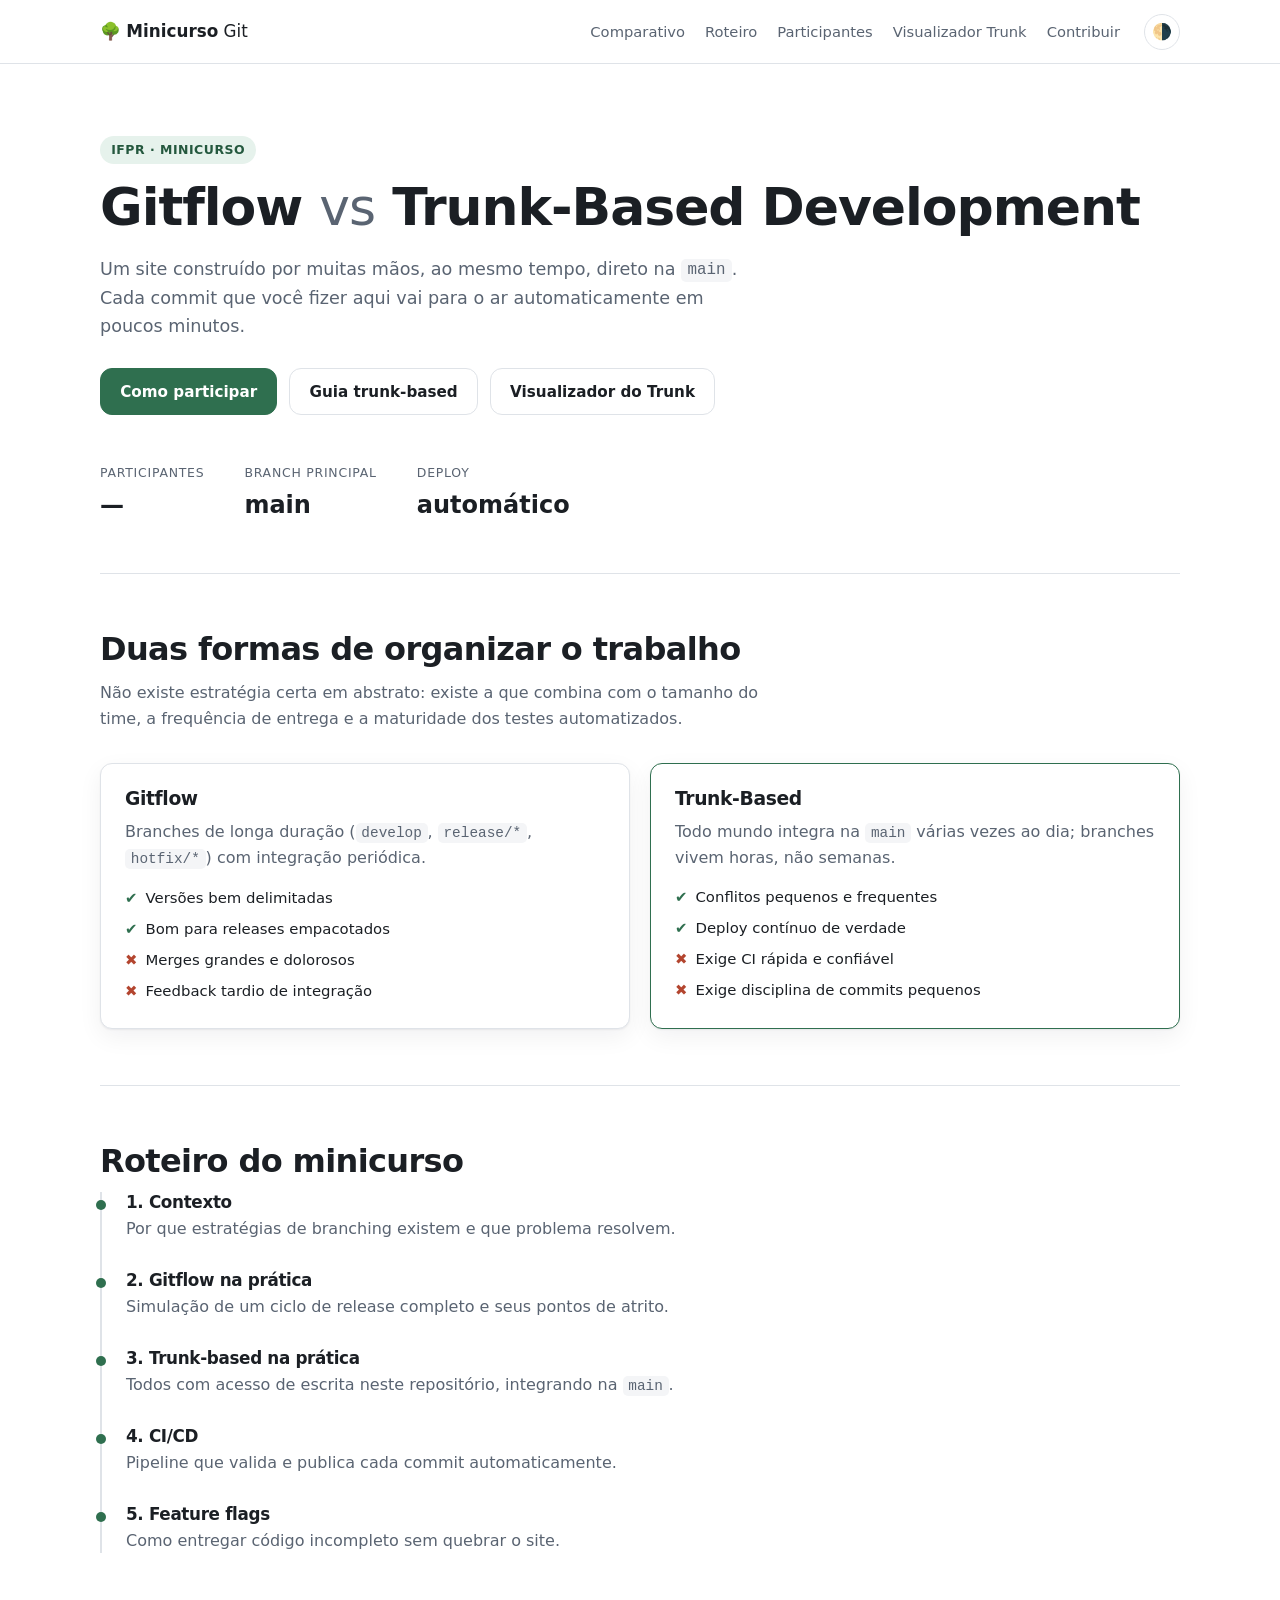
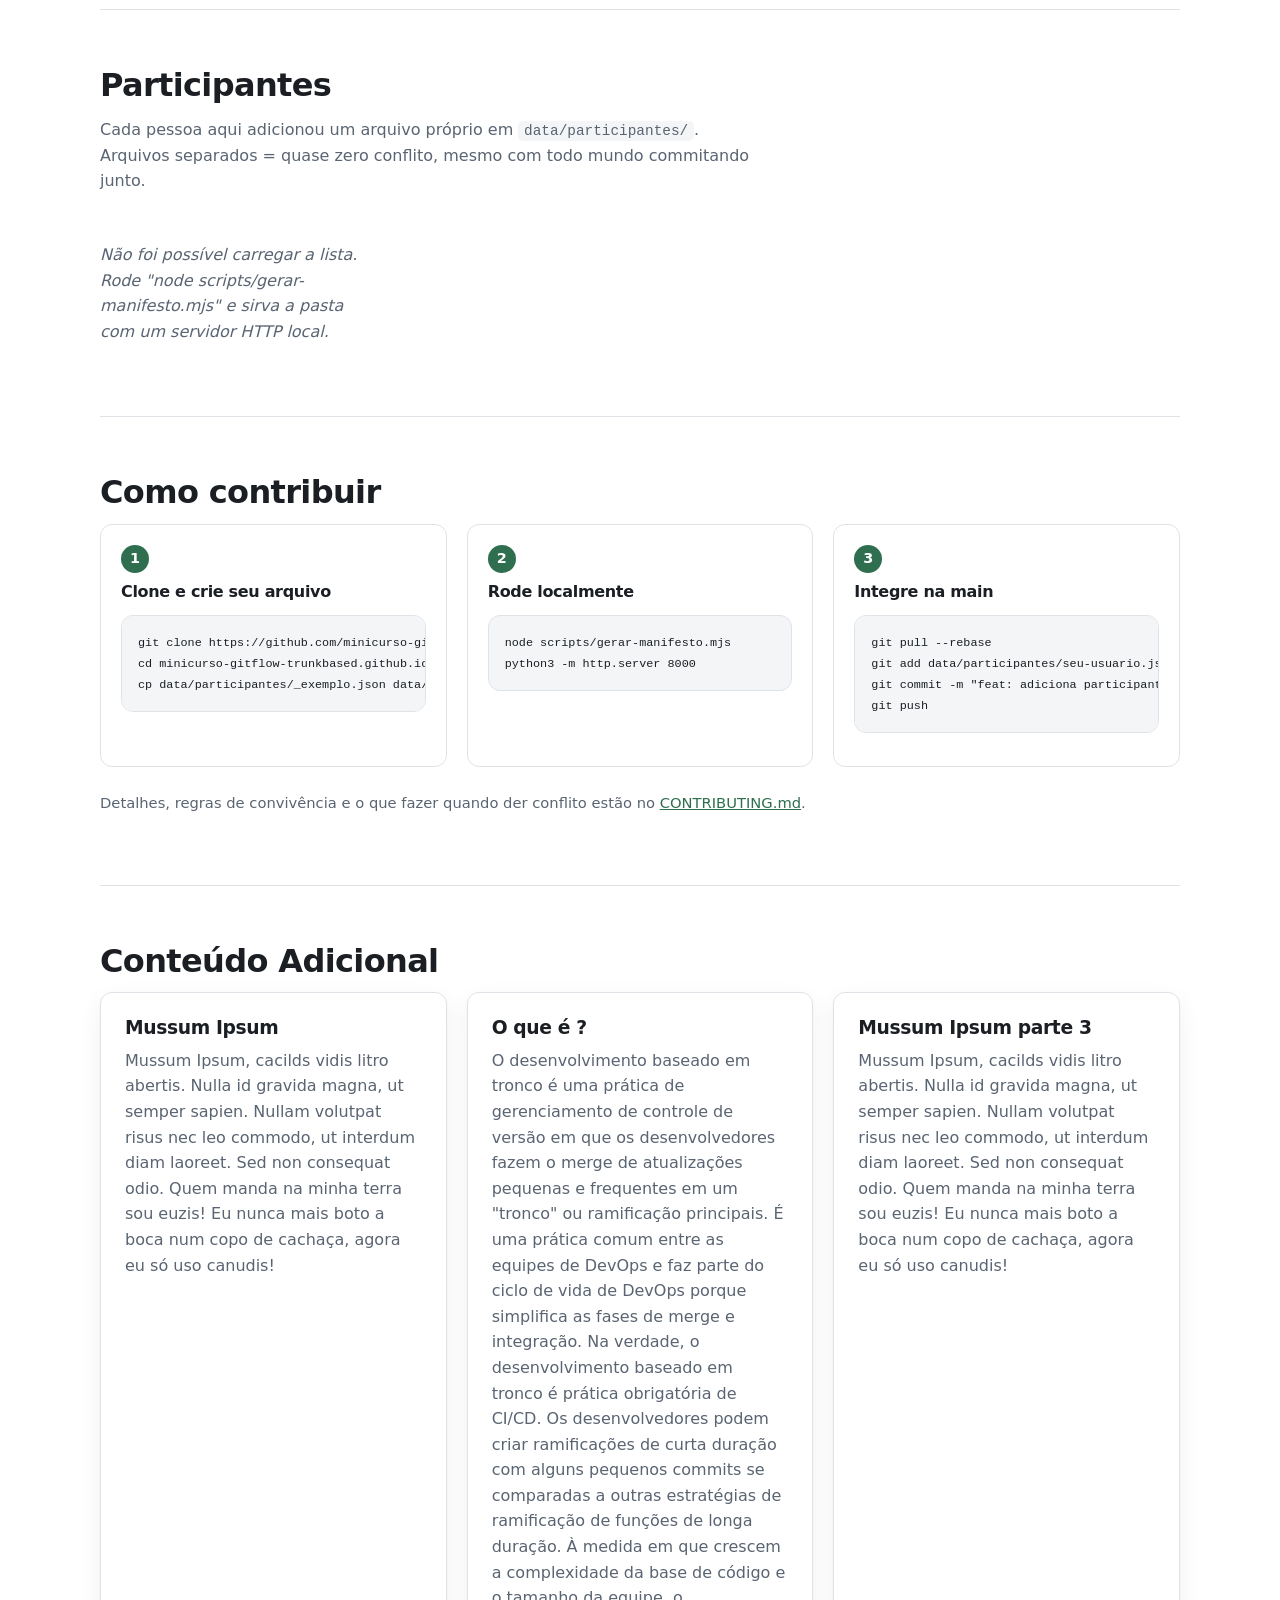
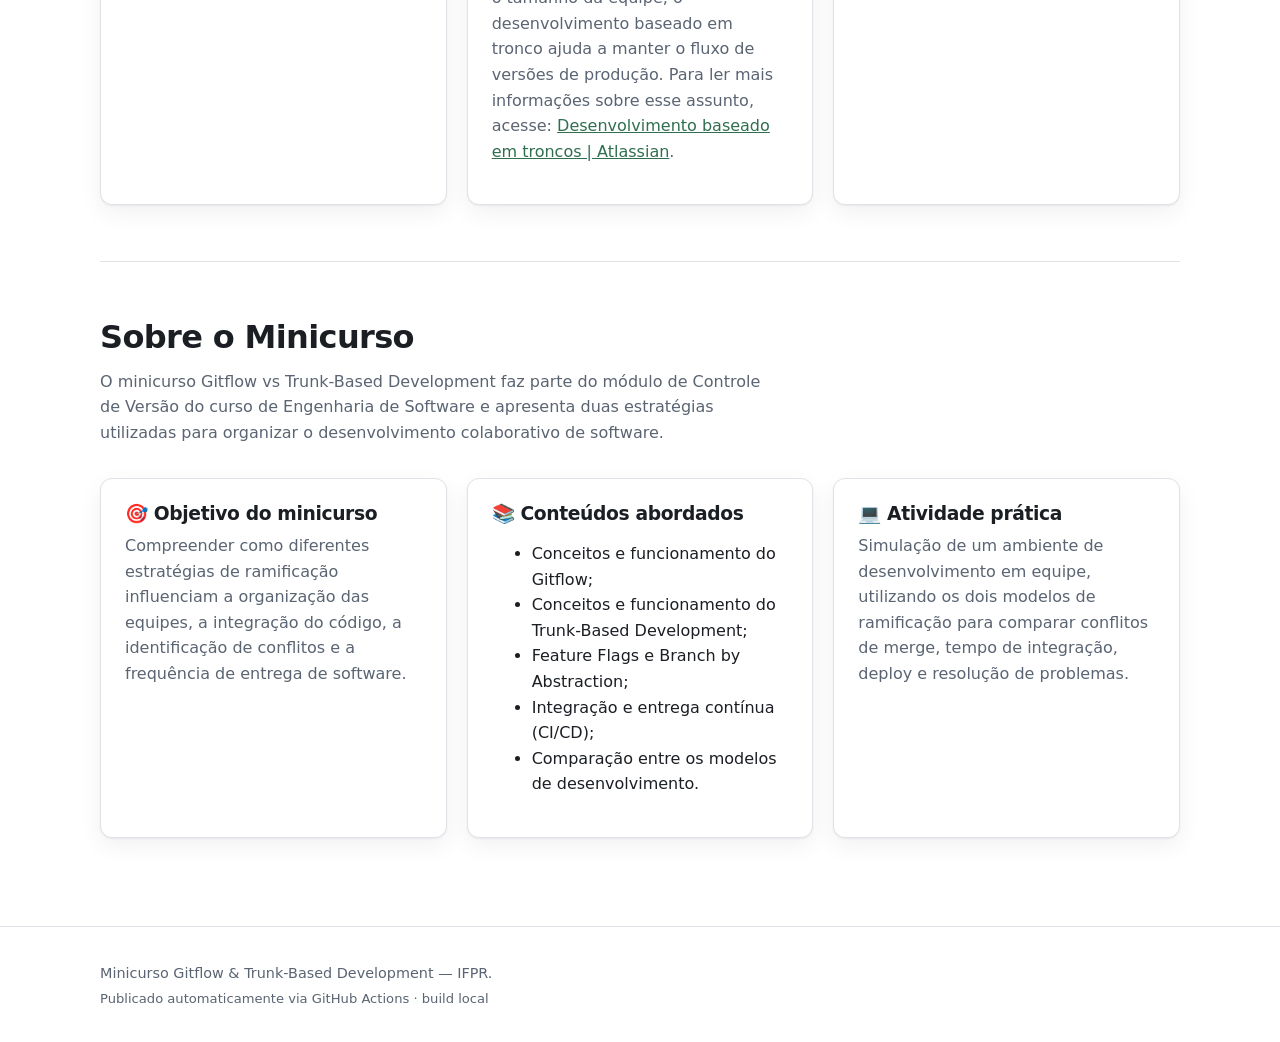
==== index.html @ 4f908fcd "Merge pull request #4 from minicurso-gitflow-trunkbased/feat/visualizador-trunk Feat/visualizador tr" ====
<!DOCTYPE html>
<html lang="pt-BR">
<head>
  <meta charset="UTF-8">
  <meta name="viewport" content="width=device-width, initial-scale=1.0">
  <title>Minicurso: Gitflow vs Trunk-Based Development</title>
  <meta name="description" content="Minicurso prático sobre estratégias de branching: Gitflow e Trunk-Based Development. Este site é construído colaborativamente pelos participantes.">
  <link rel="icon" href="data:image/svg+xml,<svg xmlns='http://www.w3.org/2000/svg' viewBox='0 0 100 100'><text y='.9em' font-size='90'>🌳</text></svg>">
  <link rel="stylesheet" href="assets/css/style.css">
</head>
<body>
  <a class="skip-link" href="#conteudo">Pular para o conteúdo</a>

  <header class="topo">
    <nav class="nav container" aria-label="Navegação principal">
      <a class="marca" href="#inicio">🌳 <strong>Minicurso</strong> Git</a>
      <ul class="nav-links">
        <li><a href="#comparativo">Comparativo</a></li>
        <li><a href="#roteiro">Roteiro</a></li>
        <li><a href="#participantes">Participantes</a></li>
        <li><a href="visualizador.html">Visualizador Trunk</a></li>
        <li><a href="#contribuir">Contribuir</a></li>
      </ul>
      <button id="alternar-tema" class="botao-tema" type="button" aria-label="Alternar tema claro/escuro">🌗</button>
    </nav>
  </header>

  <main id="conteudo">
    <section id="inicio" class="hero container">
      <p class="etiqueta">IFPR · Minicurso</p>
      <h1>Gitflow <span class="versus">vs</span> Trunk-Based Development</h1>
      <p class="subtitulo">
        Um site construído por muitas mãos, ao mesmo tempo, direto na <code>main</code>.
        Cada commit que você fizer aqui vai para o ar automaticamente em poucos minutos.
      </p>
      <div class="acoes">
        <a class="botao botao-primario" href="#contribuir">Como participar</a>
        <a class="botao" href="docs/trunk-based.html">Guia trunk-based</a>
        <a class="botao" href="visualizador.html">Visualizador do Trunk</a>
      </div>
      <dl class="metricas" id="metricas">
        <div><dt>Participantes</dt><dd data-metrica="participantes">—</dd></div>
        <div><dt>Branch principal</dt><dd>main</dd></div>
        <div><dt>Deploy</dt><dd>automático</dd></div>
      </dl>
    </section>

    <section id="comparativo" class="container secao">
      <h2>Duas formas de organizar o trabalho</h2>
      <p class="secao-intro">
        Não existe estratégia certa em abstrato: existe a que combina com o tamanho do time,
        a frequência de entrega e a maturidade dos testes automatizados.
      </p>
      <div class="cartoes">
        <article class="cartao">
          <h3>Gitflow</h3>
          <p>Branches de longa duração (<code>develop</code>, <code>release/*</code>, <code>hotfix/*</code>) com integração periódica.</p>
          <ul class="lista-marcada">
            <li class="ok">Versões bem delimitadas</li>
            <li class="ok">Bom para releases empacotados</li>
            <li class="nao">Merges grandes e dolorosos</li>
            <li class="nao">Feedback tardio de integração</li>
          </ul>
        </article>
        <article class="cartao destaque">
          <h3>Trunk-Based</h3>
          <p>Todo mundo integra na <code>main</code> várias vezes ao dia; branches vivem horas, não semanas.</p>
          <ul class="lista-marcada">
            <li class="ok">Conflitos pequenos e frequentes</li>
            <li class="ok">Deploy contínuo de verdade</li>
            <li class="nao">Exige CI rápida e confiável</li>
            <li class="nao">Exige disciplina de commits pequenos</li>
          </ul>
        </article>
      </div>
    </section>

    <section id="roteiro" class="container secao">
      <h2>Roteiro do minicurso</h2>
      <ol class="linha-tempo" id="roteiro-lista">
        <li><h3>1. Contexto</h3><p>Por que estratégias de branching existem e que problema resolvem.</p></li>
        <li><h3>2. Gitflow na prática</h3><p>Simulação de um ciclo de release completo e seus pontos de atrito.</p></li>
        <li><h3>3. Trunk-based na prática</h3><p>Todos com acesso de escrita neste repositório, integrando na <code>main</code>.</p></li>
        <li><h3>4. CI/CD</h3><p>Pipeline que valida e publica cada commit automaticamente.</p></li>
        <li><h3>5. Feature flags</h3><p>Como entregar código incompleto sem quebrar o site.</p></li>
      </ol>
    </section>

    <section id="participantes" class="container secao">
      <h2>Participantes</h2>
      <p class="secao-intro">
        Cada pessoa aqui adicionou um arquivo próprio em <code>data/participantes/</code>.
        Arquivos separados = quase zero conflito, mesmo com todo mundo commitando junto.
      </p>
      <div id="grade-participantes" class="grade-participantes" aria-live="polite">
        <p class="carregando">Carregando participantes…</p>
      </div>
    </section>

    <section id="contribuir" class="container secao">
      <h2>Como contribuir</h2>
      <div class="passos">
        <div class="passo">
          <span class="passo-num">1</span>
          <h3>Clone e crie seu arquivo</h3>
          <pre><code>git clone https://github.com/minicurso-gitflow-trunkbased/minicurso-gitflow-trunkbased.github.io.git
cd minicurso-gitflow-trunkbased.github.io
cp data/participantes/_exemplo.json data/participantes/seu-usuario.json</code></pre>
        </div>
        <div class="passo">
          <span class="passo-num">2</span>
          <h3>Rode localmente</h3>
          <pre><code>node scripts/gerar-manifesto.mjs
python3 -m http.server 8000</code></pre>
        </div>
        <div class="passo">
          <span class="passo-num">3</span>
          <h3>Integre na main</h3>
          <pre><code>git pull --rebase
git add data/participantes/seu-usuario.json
git commit -m "feat: adiciona participante seu-usuario"
git push</code></pre>
        </div>
      </div>
      <p class="nota">
        Detalhes, regras de convivência e o que fazer quando der conflito estão no
        <a href="https://github.com/minicurso-gitflow-trunkbased/minicurso-gitflow-trunkbased.github.io/blob/main/CONTRIBUTING.md">CONTRIBUTING.md</a>.
      </p>
    </section>

    <section id="cards-lorem" class="container secao">
      <h2>Conteúdo Adicional</h2>
      <div class="cartoes">
        <article class="cartao">
          <h3>Mussum Ipsum</h3>
          <p>
            Mussum Ipsum, cacilds vidis litro abertis. Nulla id gravida magna, ut semper sapien. Nullam volutpat risus nec leo
            commodo, ut interdum diam laoreet. Sed non consequat odio. Quem manda na minha terra sou euzis! Eu nunca mais boto a
            boca num copo de cachaça, agora eu só uso canudis!
          </p>
        </article>
        <article class="cartao">
          <h3>O que é ?</h3>
          <p>
            O desenvolvimento baseado em tronco é uma prática de gerenciamento de controle de versão em que os desenvolvedores
            fazem o merge de atualizações pequenas e frequentes em um "tronco" ou ramificação principais. É uma prática comum
            entre as equipes de DevOps e faz parte do ciclo de vida de DevOps porque simplifica as fases de merge e integração.
            Na verdade, o desenvolvimento baseado em tronco é prática obrigatória de CI/CD. Os desenvolvedores podem criar
            ramificações de curta duração com alguns pequenos commits se comparadas a outras estratégias de ramificação de
            funções de longa duração. À medida em que crescem a complexidade da base de código e o tamanho da equipe, o
            desenvolvimento baseado em tronco ajuda a manter o fluxo de versões de produção. Para ler mais informações sobre
            esse assunto, acesse: <a href="https://www.atlassian.com/br/continuous-delivery/continuous-integration/trunk-based-development" target="_blank" rel="noopener">Desenvolvimento baseado em troncos | Atlassian</a>.
          </p>
        </article>
        <article class="cartao">
          <h3>Mussum Ipsum parte 3</h3>
          <p>
            Mussum Ipsum, cacilds vidis litro abertis. Nulla id gravida magna, ut semper sapien. Nullam volutpat risus nec leo
            commodo, ut interdum diam laoreet. Sed non consequat odio. Quem manda na minha terra sou euzis! Eu nunca mais boto a
            boca num copo de cachaça, agora eu só uso canudis!
          </p>
        </article>
      </div>
    </section>
    
<section id="sobre-curso" class="container secao">
  <h2>Sobre o Minicurso</h2>

  <p class="secao-intro">
    O minicurso Gitflow vs Trunk-Based Development faz parte
    do módulo de Controle de Versão do curso de Engenharia de
    Software e apresenta duas estratégias utilizadas para
    organizar o desenvolvimento colaborativo de software.
  </p>

  <div class="cartoes">
    <article class="cartao">
      <h3>🎯 Objetivo do minicurso</h3>
      <p>
        Compreender como diferentes estratégias de ramificação
        influenciam a organização das equipes, a integração do
        código, a identificação de conflitos e a frequência
        de entrega de software.
      </p>
    </article>

    <article class="cartao">
      <h3>📚 Conteúdos abordados</h3>
      <ul>
        <li>Conceitos e funcionamento do Gitflow;</li>
        <li>Conceitos e funcionamento do Trunk-Based Development;</li>
        <li>Feature Flags e Branch by Abstraction;</li>
        <li>Integração e entrega contínua (CI/CD);</li>
        <li>Comparação entre os modelos de desenvolvimento.</li>
      </ul>
    </article>

    <article class="cartao">
      <h3>💻 Atividade prática</h3>
      <p>
        Simulação de um ambiente de desenvolvimento em equipe,
        utilizando os dois modelos de ramificação para comparar
        conflitos de merge, tempo de integração, deploy e
        resolução de problemas.
      </p>
    </article>
  </div>
</section>



  </main>

  <footer class="rodape">
    <div class="container">
      <p>Minicurso Gitflow &amp; Trunk-Based Development — IFPR.</p>
      <p class="rodape-meta">Publicado automaticamente via GitHub Actions · <span id="build-info">build local</span></p>
    </div>
  </footer>

  <script src="assets/js/main.js"></script>
</body>
</html>
---- assets/css/style.css ----
/* =========================================================
   Minicurso Gitflow x Trunk-Based — folha de estilo base
   Convenção: variáveis em :root, componentes em blocos
   comentados. Adicione seu componente no FIM do arquivo
   para reduzir conflitos de merge.
   ========================================================= */

:root {
  --fundo: #ffffff;
  --fundo-suave: #f4f5f7;
  --superficie: #ffffff;
  --borda: #dfe3e8;
  --texto: #1b1f24;
  --texto-suave: #5a6472;
  --acento: #2f6f4f;
  --acento-forte: #24583e;
  --acento-suave: #e6f2ec;
  --alerta: #b3452f;
  --raio: 12px;
  --sombra: 0 1px 2px rgba(16, 24, 40, .06), 0 8px 24px rgba(16, 24, 40, .06);
  --largura: 1080px;
}

[data-tema="escuro"] {
  --fundo: #0f1419;
  --fundo-suave: #151b22;
  --superficie: #161d25;
  --borda: #27313c;
  --texto: #e7edf3;
  --texto-suave: #97a3b2;
  --acento: #6cc79a;
  --acento-forte: #8fdcb4;
  --acento-suave: #16281f;
  --alerta: #e58b74;
  --sombra: 0 1px 2px rgba(0, 0, 0, .4), 0 8px 24px rgba(0, 0, 0, .3);
}

* { box-sizing: border-box; }

body {
  margin: 0;
  background: var(--fundo);
  color: var(--texto);
  font-family: system-ui, -apple-system, "Segoe UI", Roboto, "Helvetica Neue", sans-serif;
  line-height: 1.6;
  -webkit-font-smoothing: antialiased;
}

h1, h2, h3 { line-height: 1.2; letter-spacing: -.02em; }
a { color: var(--acento); }
code, pre { font-family: ui-monospace, SFMono-Regular, "SF Mono", Menlo, Consolas, monospace; }
code { font-size: .9em; background: var(--fundo-suave); padding: .15em .4em; border-radius: 5px; }
pre { background: var(--fundo-suave); border: 1px solid var(--borda); border-radius: var(--raio); padding: 1rem; overflow-x: auto; font-size: .82rem; }
pre code { background: none; padding: 0; }

.container { width: min(100% - 2.5rem, var(--largura)); margin-inline: auto; }

.skip-link {
  position: absolute; left: -9999px;
  background: var(--acento); color: #fff; padding: .6rem 1rem; border-radius: 0 0 var(--raio) 0;
}
.skip-link:focus { left: 0; top: 0; z-index: 10; }

/* ---------- topo / navegação ---------- */
.topo {
  position: sticky; top: 0; z-index: 5;
  background: color-mix(in srgb, var(--fundo) 88%, transparent);
  backdrop-filter: blur(8px);
  border-bottom: 1px solid var(--borda);
}
.nav { display: flex; align-items: center; gap: 1.5rem; padding: .85rem 0; }
.marca { text-decoration: none; color: var(--texto); font-size: 1.05rem; }
.nav-links { display: flex; gap: 1.25rem; list-style: none; margin: 0; padding: 0; margin-left: auto; flex-wrap: wrap; }
.nav-links a { text-decoration: none; color: var(--texto-suave); font-size: .92rem; }
.nav-links a:hover { color: var(--acento); }
.botao-tema {
  background: transparent; border: 1px solid var(--borda); color: inherit;
  border-radius: 999px; width: 2.25rem; height: 2.25rem; cursor: pointer; font-size: 1rem;
}
.botao-tema:hover { border-color: var(--acento); }

/* ---------- hero ---------- */
.hero { padding: 4.5rem 0 3rem; }
.etiqueta {
  display: inline-block; margin: 0 0 .75rem; padding: .25rem .7rem;
  background: var(--acento-suave); color: var(--acento-forte);
  border-radius: 999px; font-size: .78rem; font-weight: 600; letter-spacing: .04em; text-transform: uppercase;
}
.hero h1 { font-size: clamp(2rem, 5vw, 3.25rem); margin: 0 0 1rem; }
.versus { color: var(--texto-suave); font-weight: 400; }
.subtitulo { font-size: 1.1rem; color: var(--texto-suave); max-width: 60ch; margin: 0 0 1.75rem; }

.acoes { display: flex; gap: .75rem; flex-wrap: wrap; }
.botao {
  display: inline-block; padding: .65rem 1.2rem; border-radius: var(--raio);
  border: 1px solid var(--borda); background: var(--superficie);
  color: var(--texto); text-decoration: none; font-weight: 600; font-size: .95rem;
}
.botao:hover { border-color: var(--acento); }
.botao-primario { background: var(--acento); border-color: var(--acento); color: #fff; }
.botao-primario:hover { background: var(--acento-forte); border-color: var(--acento-forte); }

.metricas { display: flex; gap: 2.5rem; margin: 3rem 0 0; flex-wrap: wrap; }
.metricas dt { font-size: .78rem; text-transform: uppercase; letter-spacing: .06em; color: var(--texto-suave); }
.metricas dd { margin: .2rem 0 0; font-size: 1.5rem; font-weight: 700; }

/* ---------- seções ---------- */
.secao { padding: 3.5rem 0; border-top: 1px solid var(--borda); }
.secao h2 { font-size: clamp(1.5rem, 3vw, 2rem); margin: 0 0 .75rem; }
.secao-intro { color: var(--texto-suave); max-width: 65ch; margin: 0 0 2rem; }

/* ---------- cartões de comparação ---------- */
.cartoes { display: grid; gap: 1.25rem; grid-template-columns: repeat(auto-fit, minmax(280px, 1fr)); }
.cartao {
  background: var(--superficie); border: 1px solid var(--borda);
  border-radius: var(--raio); padding: 1.5rem; box-shadow: var(--sombra);
}
.cartao.destaque { border-color: var(--acento); }
.cartao h3 { margin: 0 0 .5rem; }
.cartao p { color: var(--texto-suave); margin: 0 0 1rem; }
.lista-marcada { list-style: none; margin: 0; padding: 0; display: grid; gap: .45rem; font-size: .93rem; }
.lista-marcada li::before { margin-right: .5rem; }
.lista-marcada .ok::before { content: "✔"; color: var(--acento); }
.lista-marcada .nao::before { content: "✖"; color: var(--alerta); }

/* ---------- linha do tempo ---------- */
.linha-tempo { list-style: none; margin: 0; padding: 0 0 0 1.5rem; border-left: 2px solid var(--borda); display: grid; gap: 1.75rem; }
.linha-tempo li { position: relative; }
.linha-tempo li::before {
  content: ""; position: absolute; left: calc(-1.5rem - 6px); top: .5rem;
  width: 10px; height: 10px; border-radius: 50%; background: var(--acento);
}
.linha-tempo h3 { margin: 0 0 .25rem; font-size: 1.05rem; }
.linha-tempo p { margin: 0; color: var(--texto-suave); }

/* ---------- participantes ---------- */
.grade-participantes { display: grid; gap: 1rem; grid-template-columns: repeat(auto-fill, minmax(220px, 1fr)); }
.participante {
  background: var(--superficie); border: 1px solid var(--borda);
  border-radius: var(--raio); padding: 1.1rem; box-shadow: var(--sombra);
}
.participante h3 { margin: 0 0 .15rem; font-size: 1rem; }
.participante .usuario { font-size: .85rem; color: var(--texto-suave); text-decoration: none; }
.participante .usuario:hover { color: var(--acento); }
.participante .curiosidade { margin: .7rem 0 0; font-size: .9rem; color: var(--texto-suave); }
.avatar {
  width: 40px; height: 40px; border-radius: 50%; display: grid; place-items: center;
  background: var(--acento-suave); color: var(--acento-forte); font-weight: 700; margin-bottom: .75rem;
}
.carregando, .vazio { color: var(--texto-suave); font-style: italic; }

/* ---------- passos ---------- */
.passos { display: grid; gap: 1.25rem; grid-template-columns: repeat(auto-fit, minmax(300px, 1fr)); }
.passo { background: var(--superficie); border: 1px solid var(--borda); border-radius: var(--raio); padding: 1.25rem; }
.passo-num {
  display: grid; place-items: center; width: 1.75rem; height: 1.75rem; border-radius: 50%;
  background: var(--acento); color: #fff; font-weight: 700; font-size: .9rem; margin-bottom: .6rem;
}
.passo h3 { margin: 0 0 .75rem; font-size: 1rem; }
.nota { margin-top: 1.5rem; color: var(--texto-suave); font-size: .92rem; }

/* ---------- rodapé ---------- */
.rodape { border-top: 1px solid var(--borda); padding: 2rem 0; margin-top: 2rem; color: var(--texto-suave); font-size: .9rem; }
.rodape p { margin: .2rem 0; }
.rodape-meta { font-size: .82rem; }

@media (prefers-reduced-motion: no-preference) {
  html { scroll-behavior: smooth; }
}

/* =========================================================
   ↓↓↓ ADICIONE SEUS ESTILOS ABAIXO DESTA LINHA ↓↓↓
   ========================================================= */

/* ---------- visualizador do trunk ---------- */
.link-ativo {
  color: var(--acento) !important;
  font-weight: 600;
}

.status-verde {
  color: var(--acento);
}

.secao-visualizador {
  padding-bottom: 3.5rem;
}

/* painel de controles e filtros */
.painel-controles {
  background: var(--superficie);
  border: 1px solid var(--borda);
  border-radius: var(--raio);
  padding: 1.25rem;
  box-shadow: var(--sombra);
  margin-bottom: 2rem;
  display: flex;
  flex-direction: column;
  gap: 1.25rem;
}

.linha-controles {
  display: flex;
  gap: 1rem;
  flex-wrap: wrap;
  align-items: center;
  justify-content: space-between;
}

.grupo-busca {
  flex: 1 1 280px;
}

.rotulo-invisivel {
  position: absolute;
  width: 1px;
  height: 1px;
  padding: 0;
  margin: -1px;
  overflow: hidden;
  clip: rect(0, 0, 0, 0);
  border: 0;
}

.campo-busca {
  width: 100%;
  padding: .65rem 1rem;
  border-radius: var(--raio);
  border: 1px solid var(--borda);
  background: var(--fundo);
  color: var(--texto);
  font-family: inherit;
  font-size: .95rem;
  transition: border-color .15s ease;
}

.campo-busca:focus {
  outline: none;
  border-color: var(--acento);
}

.grupo-filtros {
  display: flex;
  align-items: center;
  gap: .6rem;
  flex-wrap: wrap;
}

.rotulo-filtro {
  font-size: .85rem;
  color: var(--texto-suave);
  font-weight: 600;
}

.seletor-filtro {
  padding: .6rem .8rem;
  border-radius: var(--raio);
  border: 1px solid var(--borda);
  background: var(--fundo);
  color: var(--texto);
  font-family: inherit;
  font-size: .9rem;
  cursor: pointer;
}

.seletor-filtro:focus {
  outline: none;
  border-color: var(--acento);
}

.botao-pequeno {
  padding: .5rem .9rem;
  font-size: .88rem;
  cursor: pointer;
}

/* simulador laboratório trunk */
.simulador-trunk {
  border-top: 1px dashed var(--borda);
  padding-top: 1rem;
  display: flex;
  flex-direction: column;
  gap: .75rem;
}

.simulador-cabecalho {
  display: flex;
  justify-content: space-between;
  align-items: center;
  flex-wrap: wrap;
  gap: .5rem;
}

.simulador-titulo {
  font-size: .92rem;
  color: var(--texto);
}

.simulador-dica {
  font-size: .82rem;
  color: var(--texto-suave);
}

.simulador-botoes {
  display: flex;
  gap: .6rem;
  flex-wrap: wrap;
}

.botao-simulador {
  font-size: .85rem;
  padding: .5rem .85rem;
  cursor: pointer;
}

.botao-simulador:disabled {
  opacity: .5;
  cursor: not-allowed;
  pointer-events: none;
}

.botao-alerta-suave {
  border-color: var(--alerta);
  color: var(--alerta);
}
.botao-alerta-suave:hover {
  background: color-mix(in srgb, var(--alerta) 12%, transparent);
  border-color: var(--alerta);
}

.botao-neutro {
  color: var(--texto-suave);
}

.simulador-feedback {
  font-size: .88rem;
  min-height: 1.4rem;
  transition: all .2s ease;
  font-weight: 500;
}
.simulador-feedback.sucesso { color: var(--acento); }
.simulador-feedback.alerta { color: var(--alerta); }
.simulador-feedback.info { color: var(--texto-suave); }

/* layout de duas colunas (timeline + detalhes) */
.layout-visualizador {
  display: grid;
  grid-template-columns: 1fr 340px;
  gap: 1.5rem;
  align-items: start;
}

@media (max-width: 900px) {
  .layout-visualizador {
    grid-template-columns: 1fr;
  }
}

/* cabeçalho da área de grafo */
.cabecalho-grafo {
  display: flex;
  justify-content: space-between;
  align-items: center;
  flex-wrap: wrap;
  gap: 1rem;
  margin-bottom: 1rem;
  padding: 0 .5rem;
}

.legenda-trilhas {
  display: flex;
  gap: 1.25rem;
  flex-wrap: wrap;
  font-size: .85rem;
  color: var(--texto-suave);
}

.legenda-item {
  display: flex;
  align-items: center;
  gap: .45rem;
}

.ponto-legenda {
  width: 12px;
  height: 12px;
  border-radius: 50%;
  display: inline-block;
}

.contador-exibidos {
  font-size: .85rem;
  color: var(--texto-suave);
}

/* timeline e grafo visual */
.area-timeline-trunk {
  display: flex;
  flex-direction: column;
}

.timeline-grafo {
  display: flex;
  flex-direction: column;
  gap: .75rem;
}

.timeline-item {
  display: grid;
  grid-template-columns: 50px 1fr;
  gap: .75rem;
  background: var(--superficie);
  border: 1px solid var(--borda);
  border-radius: var(--raio);
  padding: .9rem 1rem;
  cursor: pointer;
  transition: transform .15s ease, border-color .15s ease, box-shadow .15s ease;
  position: relative;
}

.timeline-item:hover {
  border-color: var(--acento);
  box-shadow: var(--sombra);
}

.timeline-item.selecionado {
  border-color: var(--acento);
  outline: 2px solid var(--acento-suave);
  background: color-mix(in srgb, var(--acento-suave) 30%, var(--superficie));
}

.timeline-item:focus-visible {
  outline: 2px solid var(--acento);
  outline-offset: 2px;
}

/* trilha visual com os trilhos paralelos */
.trilha-visual {
  position: relative;
  width: 50px;
  min-height: 100%;
  display: flex;
  justify-content: center;
}

.linha-rail {
  position: absolute;
  top: -1rem;
  bottom: -1rem;
  width: 3px;
  opacity: .4;
}

.linha-trunk {
  left: 12px;
  background: var(--acento);
  opacity: .8;
}

.linha-branch {
  left: 36px;
  background: #3b82f6;
  border-left: 2px dashed #3b82f6;
  opacity: .5;
}

.ponto-commit {
  position: relative;
  z-index: 2;
  width: 26px;
  height: 26px;
  border-radius: 50%;
  display: grid;
  place-items: center;
  font-size: .75rem;
  font-weight: 700;
  box-shadow: 0 0 0 3px var(--superficie);
  align-self: center;
}

.ponto-trunk {
  background: var(--acento);
  color: #fff;
  transform: translateX(-12px);
}

.ponto-branch {
  background: #3b82f6;
  color: #fff;
  transform: translateX(12px);
}

.ponto-merge {
  background: #8b5cf6;
  color: #fff;
  transform: translateX(-12px);
}

.conector-svg {
  position: absolute;
  width: 24px;
  height: 36px;
  left: 12px;
  top: 50%;
  transform: translateY(-50%);
  color: #8b5cf6;
  pointer-events: none;
  z-index: 1;
}

.conector-saida {
  color: #3b82f6;
}

/* corpo informativo do item */
.timeline-corpo {
  display: flex;
  flex-direction: column;
  gap: .4rem;
  min-width: 0;
}

.timeline-topo-card {
  display: flex;
  align-items: center;
  gap: .6rem;
  flex-wrap: wrap;
}

.hash-commit {
  font-family: ui-monospace, monospace;
  font-size: .8rem;
  color: var(--texto-suave);
}

.badge-head {
  background: var(--acento-suave);
  color: var(--acento-forte);
  border-radius: 999px;
  font-size: .72rem;
  font-weight: 700;
  padding: .15rem .5rem;
  letter-spacing: .02em;
}

.timeline-mensagem {
  font-size: .95rem;
  font-weight: 600;
  color: var(--texto);
  overflow: hidden;
  text-overflow: ellipsis;
  white-space: nowrap;
}

.timeline-rodape-card {
  display: flex;
  align-items: center;
  gap: 1rem;
  flex-wrap: wrap;
  font-size: .8rem;
  color: var(--texto-suave);
}

.timeline-trilha-tag {
  font-family: ui-monospace, monospace;
  font-size: .75rem;
  padding: .1rem .4rem;
  border-radius: 4px;
}

.tag-trunk {
  background: var(--acento-suave);
  color: var(--acento-forte);
}

.tag-branch {
  background: rgba(59, 130, 246, .12);
  color: #2563eb;
}

[data-tema="escuro"] .tag-branch {
  color: #60a5fa;
  background: rgba(59, 130, 246, .2);
}

/* badges de tipo de commit (conventional commits) */
.badge-tipo {
  display: inline-block;
  padding: .15rem .5rem;
  border-radius: 6px;
  font-size: .75rem;
  font-weight: 700;
  text-transform: uppercase;
  letter-spacing: .03em;
}

.badge-feat {
  background: rgba(16, 185, 129, .15);
  color: #059669;
}
[data-tema="escuro"] .badge-feat {
  background: rgba(16, 185, 129, .25);
  color: #34d399;
}

.badge-fix {
  background: rgba(239, 68, 68, .15);
  color: #dc2626;
}
[data-tema="escuro"] .badge-fix {
  background: rgba(239, 68, 68, .25);
  color: #f87171;
}

.badge-chore {
  background: rgba(107, 114, 128, .15);
  color: #4b5563;
}
[data-tema="escuro"] .badge-chore {
  background: rgba(156, 163, 175, .2);
  color: #9ca3af;
}

.badge-merge {
  background: rgba(139, 92, 246, .15);
  color: #7c3aed;
}
[data-tema="escuro"] .badge-merge {
  background: rgba(139, 92, 246, .25);
  color: #a78bfa;
}

.badge-docs {
  background: rgba(245, 158, 11, .15);
  color: #d97706;
}
[data-tema="escuro"] .badge-docs {
  background: rgba(245, 158, 11, .25);
  color: #fbbf24;
}

.badge-outro {
  background: var(--fundo-suave);
  color: var(--texto-suave);
}

/* coluna e painel de detalhes fixo */
.cartao-detalhe-fixo {
  position: sticky;
  top: 5rem;
  padding: 1.4rem;
}

.detalhe-placeholder {
  text-align: center;
  padding: 2.5rem 1rem;
  color: var(--texto-suave);
}

.detalhe-placeholder .icone-destaque {
  font-size: 2.5rem;
  display: block;
  margin-bottom: .8rem;
}

.detalhe-placeholder h3 {
  margin: 0 0 .5rem;
  color: var(--texto);
}

.detalhe-ativo {
  display: flex;
  flex-direction: column;
  gap: 1rem;
}

.detalhe-cabecalho {
  display: flex;
  align-items: center;
  justify-content: space-between;
  gap: .5rem;
}

.detalhe-sha {
  font-family: ui-monospace, monospace;
  font-size: .88rem;
  color: var(--texto-suave);
}

.botao-copiar {
  background: var(--fundo-suave);
  border: 1px solid var(--borda);
  color: var(--texto);
  border-radius: 6px;
  padding: .25rem .55rem;
  font-size: .78rem;
  cursor: pointer;
}
.botao-copiar:hover {
  border-color: var(--acento);
}

.detalhe-titulo {
  font-size: 1.05rem;
  margin: 0;
  word-break: break-word;
  line-height: 1.4;
}

.detalhe-autor {
  display: flex;
  align-items: center;
  gap: .75rem;
  border-top: 1px solid var(--borda);
  border-bottom: 1px solid var(--borda);
  padding: .75rem 0;
}

.avatar-pequeno {
  width: 34px;
  height: 34px;
  font-size: .85rem;
  margin-bottom: 0;
}

.detalhe-autor-info {
  display: flex;
  flex-direction: column;
  font-size: .85rem;
}

.detalhe-data {
  font-size: .78rem;
  color: var(--texto-suave);
}

.detalhe-meta {
  display: grid;
  gap: .4rem;
  font-size: .85rem;
}

.detalhe-rotulo {
  color: var(--texto-suave);
  margin-right: .3rem;
}

.tag-status {
  display: inline-block;
  padding: .1rem .45rem;
  border-radius: 4px;
  font-size: .78rem;
  font-weight: 600;
  background: var(--fundo-suave);
}

.tag-sucesso {
  background: var(--acento-suave);
  color: var(--acento-forte);
}

.tag-deploy {
  background: rgba(59, 130, 246, .15);
  color: #2563eb;
}
[data-tema="escuro"] .tag-deploy {
  color: #60a5fa;
  background: rgba(59, 130, 246, .25);
}

.detalhe-caixa-principio {
  background: var(--fundo-suave);
  border-left: 3px solid var(--acento);
  border-radius: 0 var(--raio) var(--raio) 0;
  padding: .85rem;
  font-size: .86rem;
  line-height: 1.5;
}

.detalhe-secao {
  font-size: .85rem;
}

.lista-arquivos {
  list-style: none;
  padding: 0;
  margin: .4rem 0 0;
  display: flex;
  flex-direction: column;
  gap: .3rem;
  max-height: 140px;
  overflow-y: auto;
}

.lista-arquivos li {
  font-size: .82rem;
  color: var(--texto-suave);
}

.lista-arquivos code {
  font-size: .8rem;
}

.vazio-timeline {
  padding: 2.5rem 1rem;
  text-align: center;
  color: var(--texto-suave);
  font-style: italic;
  background: var(--superficie);
  border: 1px dashed var(--borda);
  border-radius: var(--raio);
}
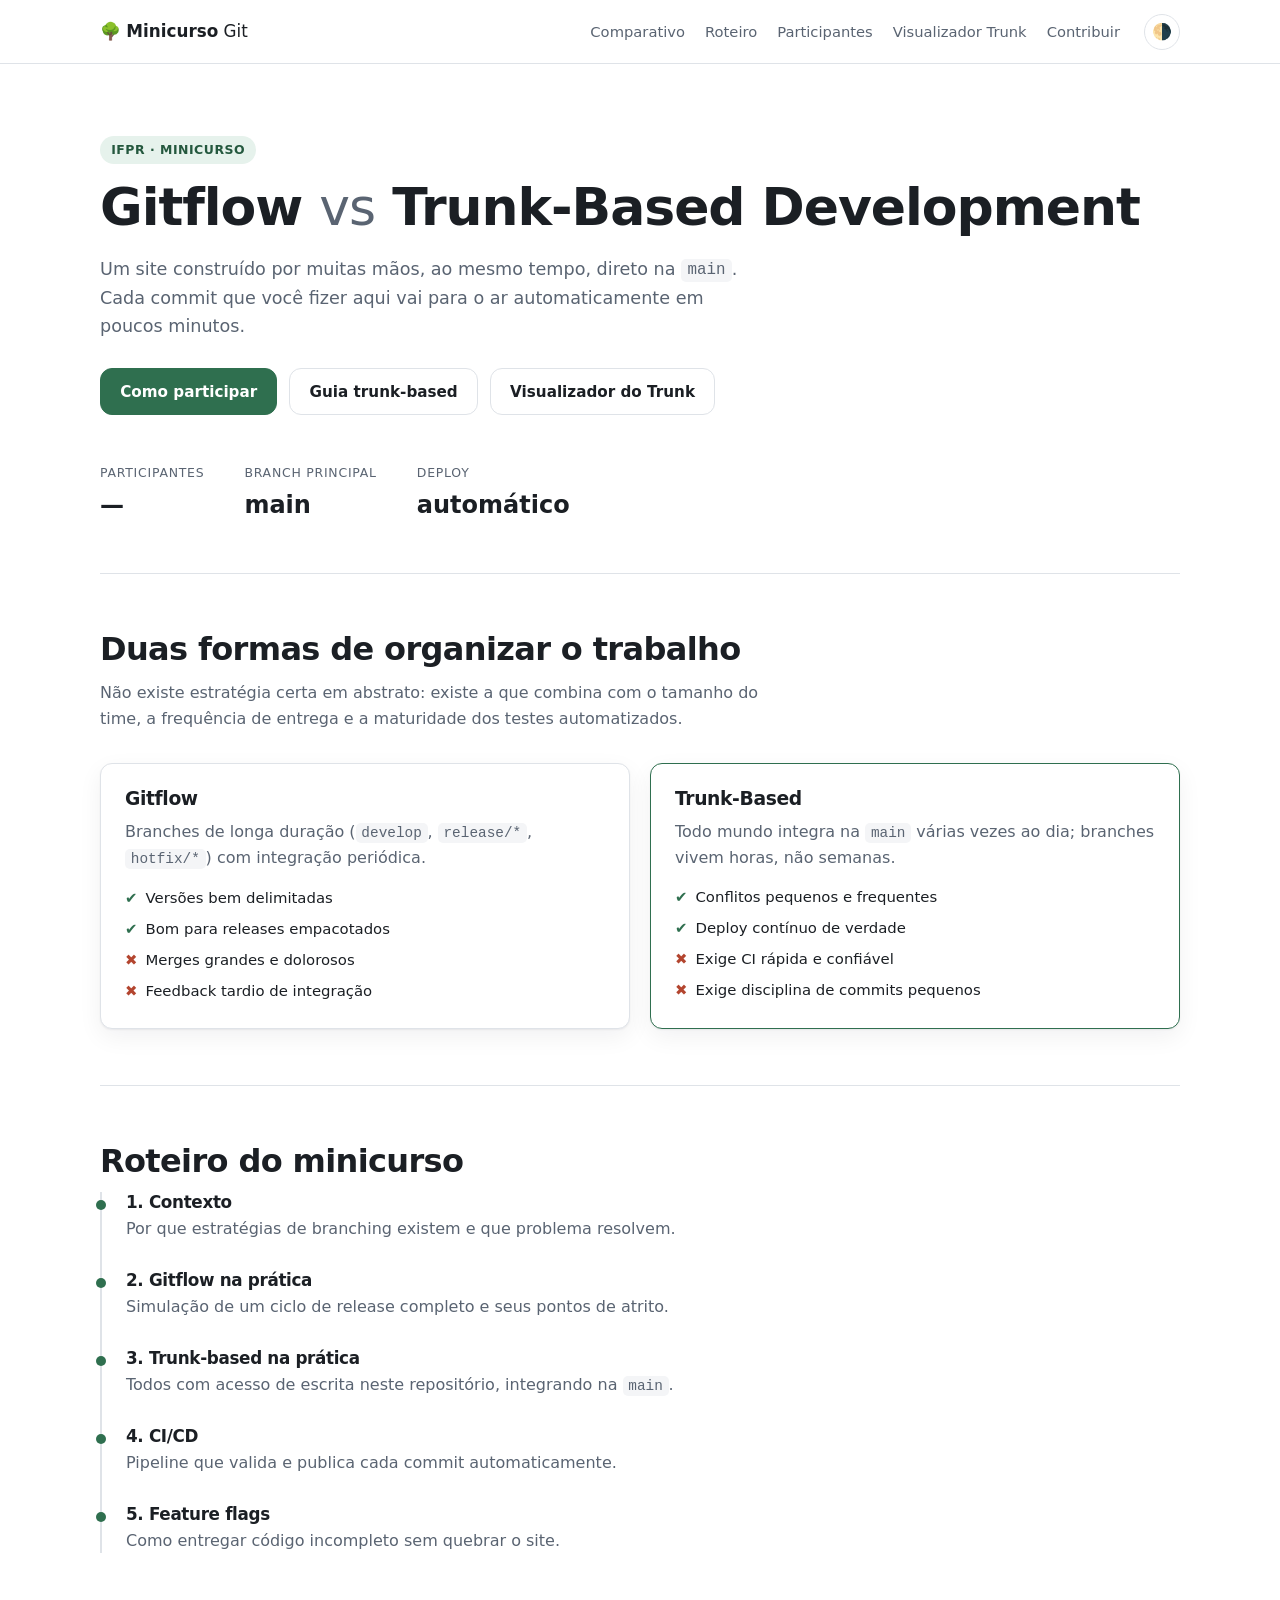
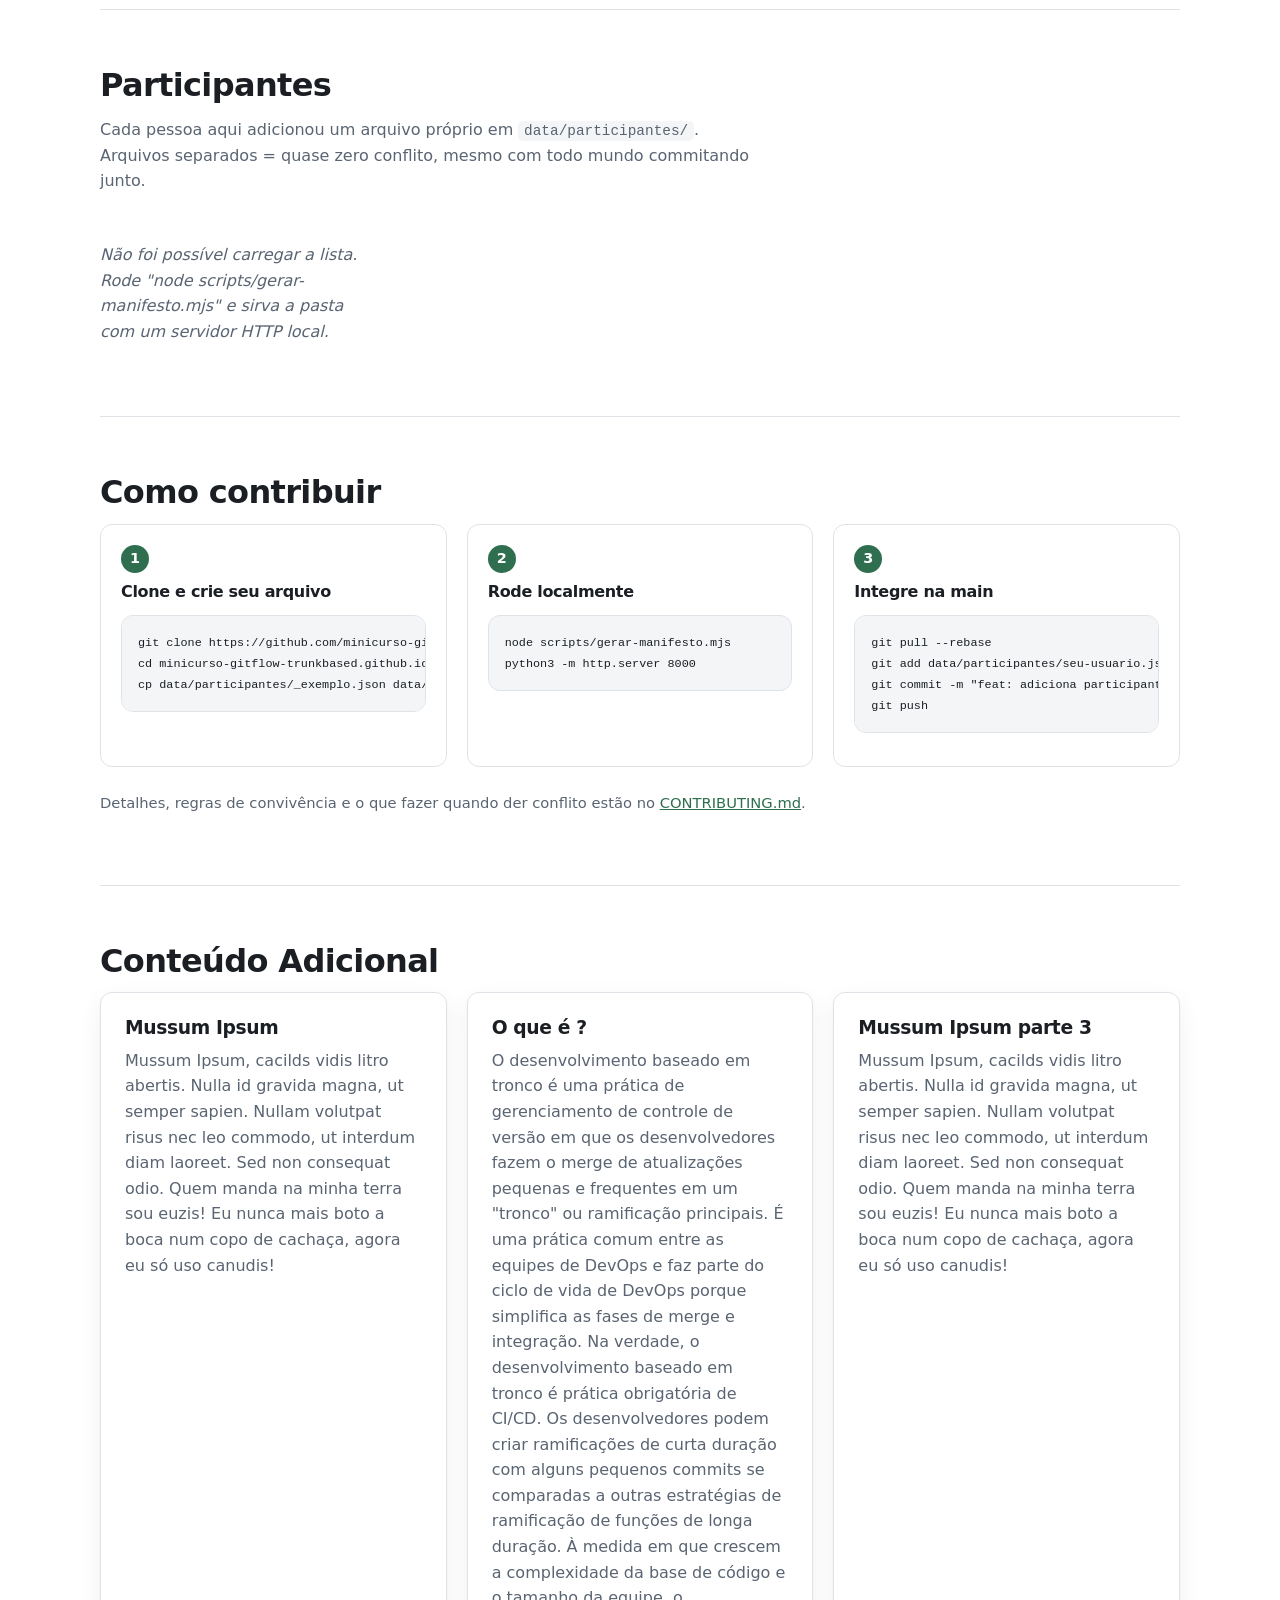
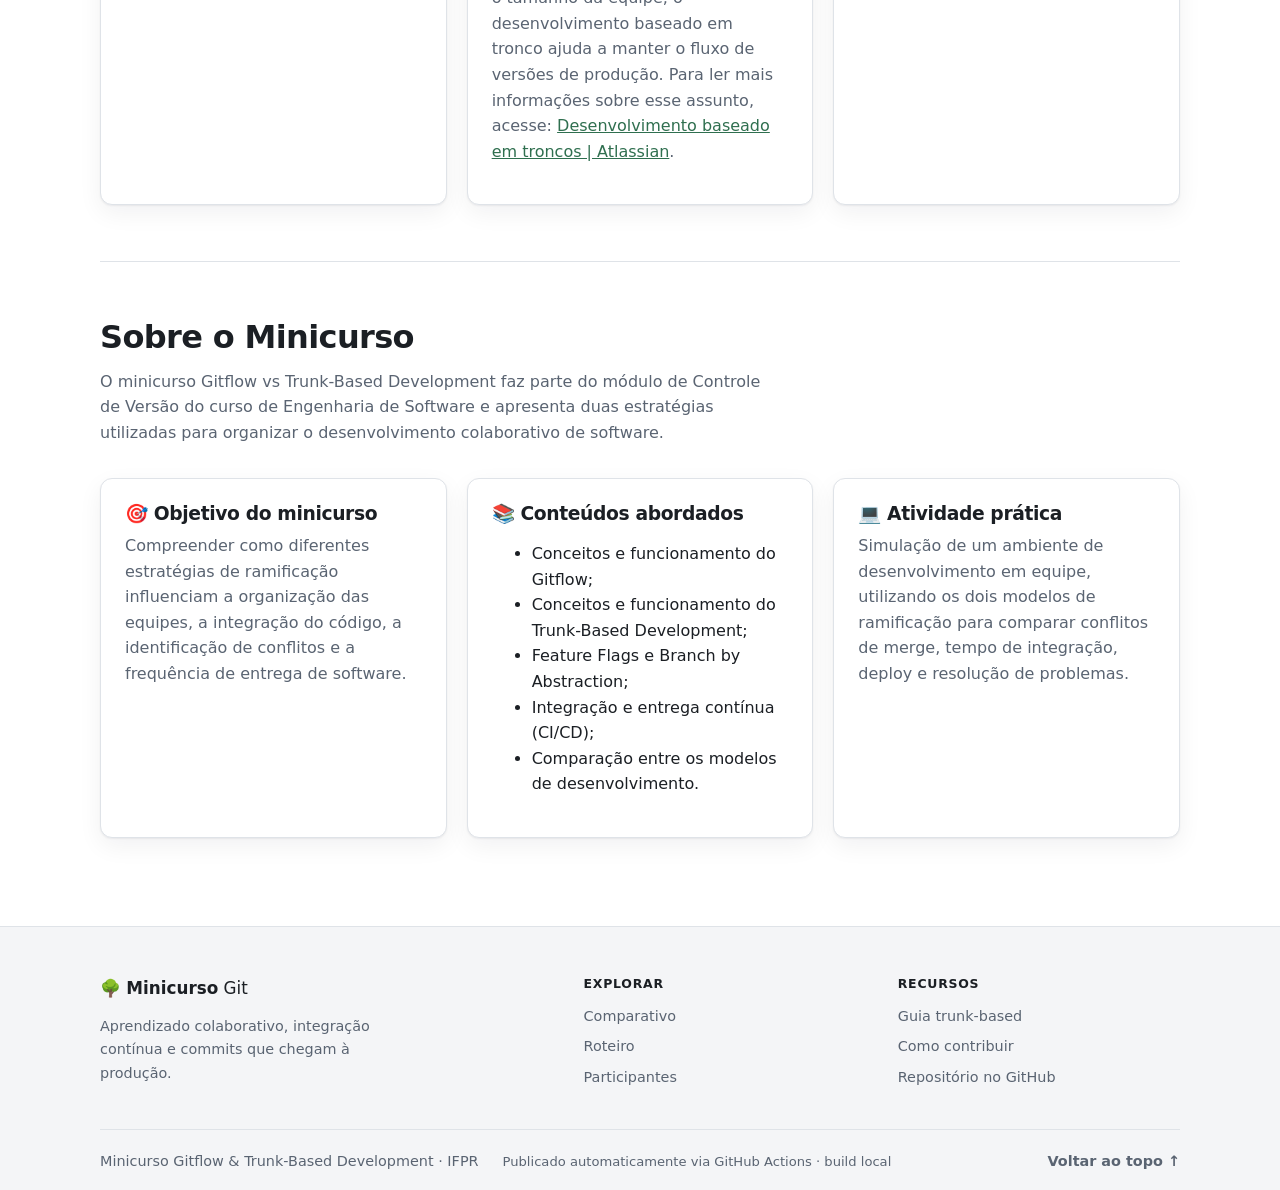
==== commit 96f7121b: "Merge branch 'main' of https://github.com/minicurso-gitflow-trunkbased/trunk" ====
--- a/index.html
+++ b/index.html
@@ -212,9 +212,28 @@
   </main>
 
   <footer class="rodape">
-    <div class="container">
-      <p>Minicurso Gitflow &amp; Trunk-Based Development — IFPR.</p>
+    <div class="container rodape-grid">
+      <div class="rodape-identidade">
+        <a class="rodape-marca" href="#inicio">🌳 <strong>Minicurso</strong> Git</a>
+        <p>Aprendizado colaborativo, integração contínua e commits que chegam à produção.</p>
+      </div>
+      <nav class="rodape-nav" aria-label="Navegação do rodapé">
+        <h2>Explorar</h2>
+        <a href="#comparativo">Comparativo</a>
+        <a href="#roteiro">Roteiro</a>
+        <a href="#participantes">Participantes</a>
+      </nav>
+      <nav class="rodape-nav" aria-label="Links úteis">
+        <h2>Recursos</h2>
+        <a href="docs/trunk-based.html">Guia trunk-based</a>
+        <a href="#contribuir">Como contribuir</a>
+        <a href="https://github.com/minicurso-gitflow-trunkbased/minicurso-gitflow-trunkbased.github.io" rel="noopener">Repositório no GitHub</a>
+      </nav>
+    </div>
+    <div class="container rodape-base">
+      <p>Minicurso Gitflow &amp; Trunk-Based Development · IFPR</p>
       <p class="rodape-meta">Publicado automaticamente via GitHub Actions · <span id="build-info">build local</span></p>
+      <a class="voltar-topo" href="#inicio">Voltar ao topo <span aria-hidden="true">↑</span></a>
     </div>
   </footer>
 
--- a/assets/css/style.css
+++ b/assets/css/style.css
@@ -160,9 +160,28 @@
 .nota { margin-top: 1.5rem; color: var(--texto-suave); font-size: .92rem; }
 
 /* ---------- rodapé ---------- */
-.rodape { border-top: 1px solid var(--borda); padding: 2rem 0; margin-top: 2rem; color: var(--texto-suave); font-size: .9rem; }
-.rodape p { margin: .2rem 0; }
+.rodape {
+  border-top: 1px solid var(--borda); margin-top: 2rem; padding: 3rem 0 1.25rem;
+  background: var(--fundo-suave); color: var(--texto-suave); font-size: .9rem;
+}
+.rodape-grid { display: grid; grid-template-columns: minmax(240px, 1.6fr) repeat(2, minmax(140px, 1fr)); gap: 2rem; padding-bottom: 2.5rem; }
+.rodape-identidade { max-width: 32ch; }
+.rodape-marca { color: var(--texto); text-decoration: none; font-size: 1.05rem; }
+.rodape-identidade p { margin: .85rem 0 0; }
+.rodape-nav { display: grid; align-content: start; gap: .45rem; }
+.rodape-nav h2 { color: var(--texto); font-size: .78rem; letter-spacing: .06em; margin: .15rem 0 .35rem; text-transform: uppercase; }
+.rodape-nav a { color: var(--texto-suave); text-decoration: none; }
+.rodape-nav a:hover, .voltar-topo:hover { color: var(--acento); }
+.rodape-base { display: flex; align-items: center; gap: .75rem 1.5rem; flex-wrap: wrap; border-top: 1px solid var(--borda); padding-top: 1.25rem; }
+.rodape-base p { margin: 0; }
 .rodape-meta { font-size: .82rem; }
+.voltar-topo { margin-left: auto; color: var(--texto-suave); text-decoration: none; font-weight: 600; }
+
+@media (max-width: 620px) {
+  .rodape-grid { grid-template-columns: 1fr 1fr; gap: 1.75rem 1.25rem; }
+  .rodape-identidade { grid-column: 1 / -1; }
+  .voltar-topo { margin-left: 0; width: 100%; }
+}
 
 @media (prefers-reduced-motion: no-preference) {
   html { scroll-behavior: smooth; }
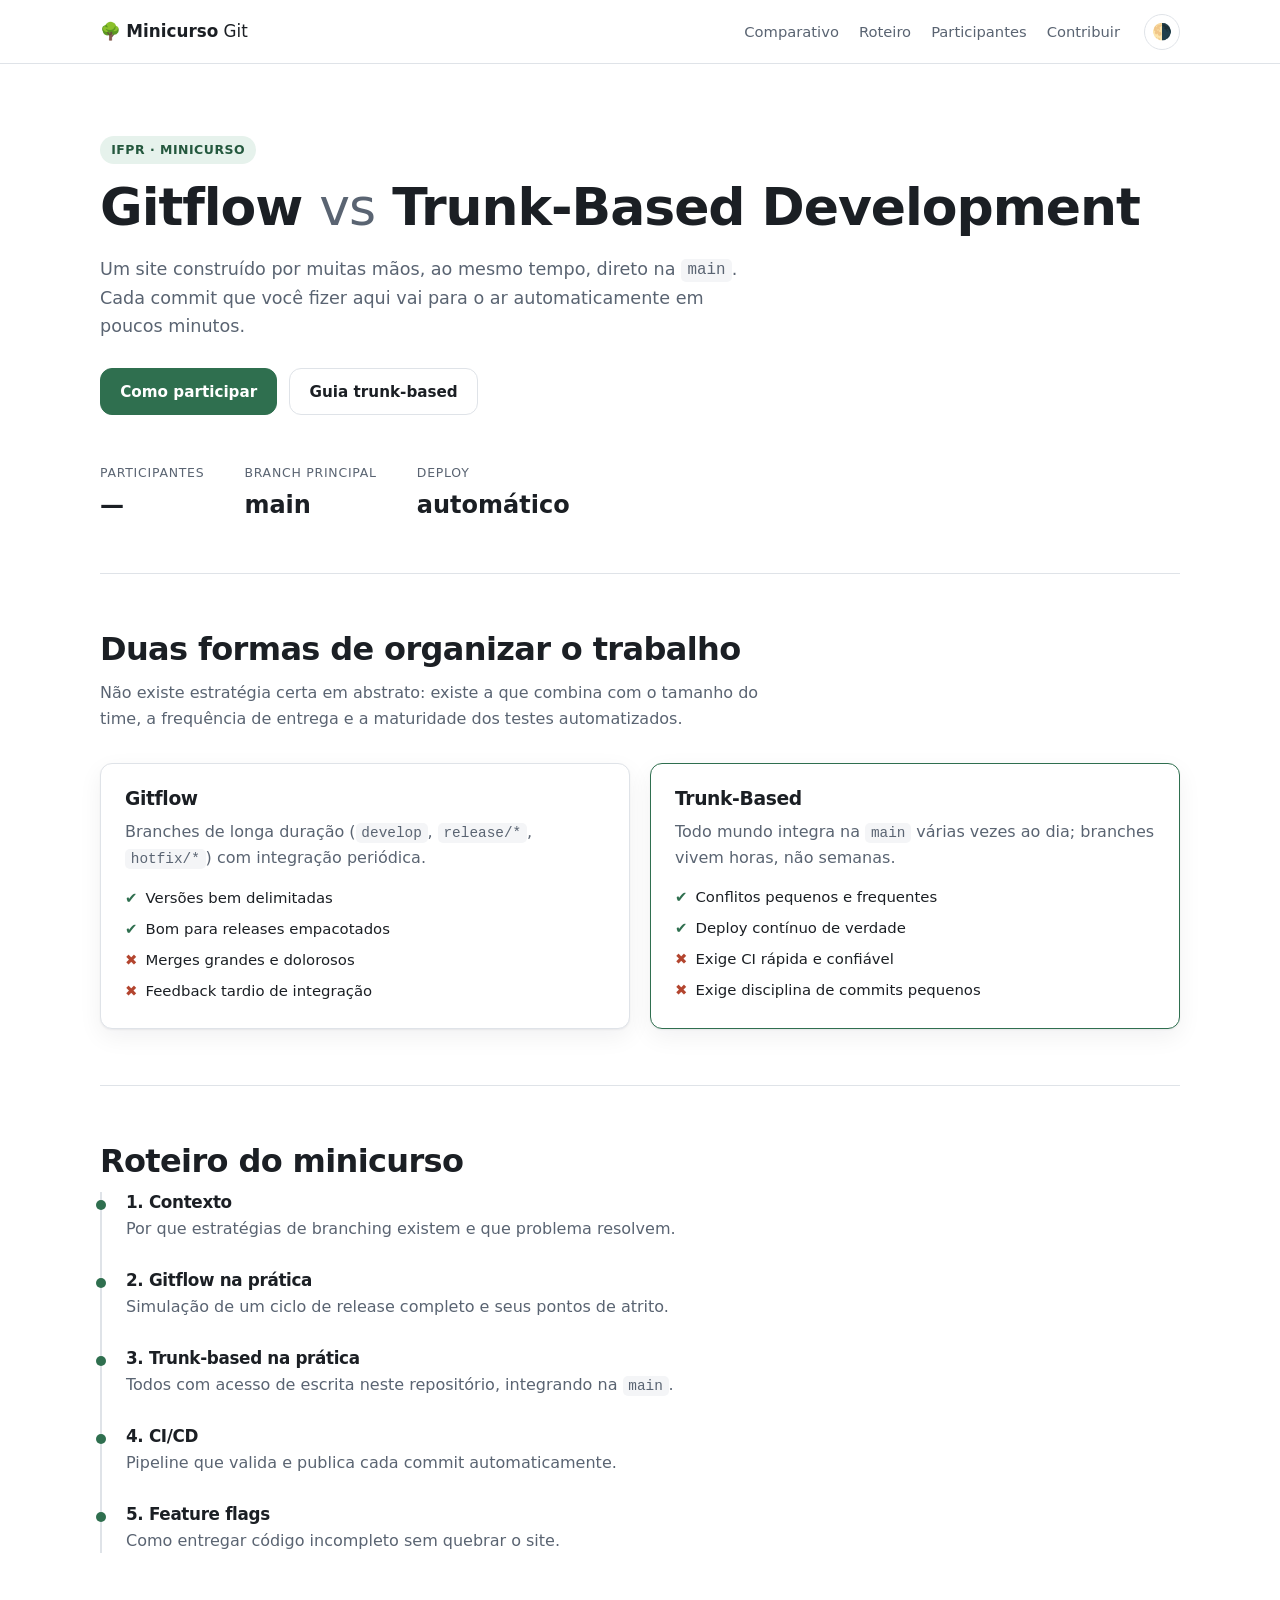
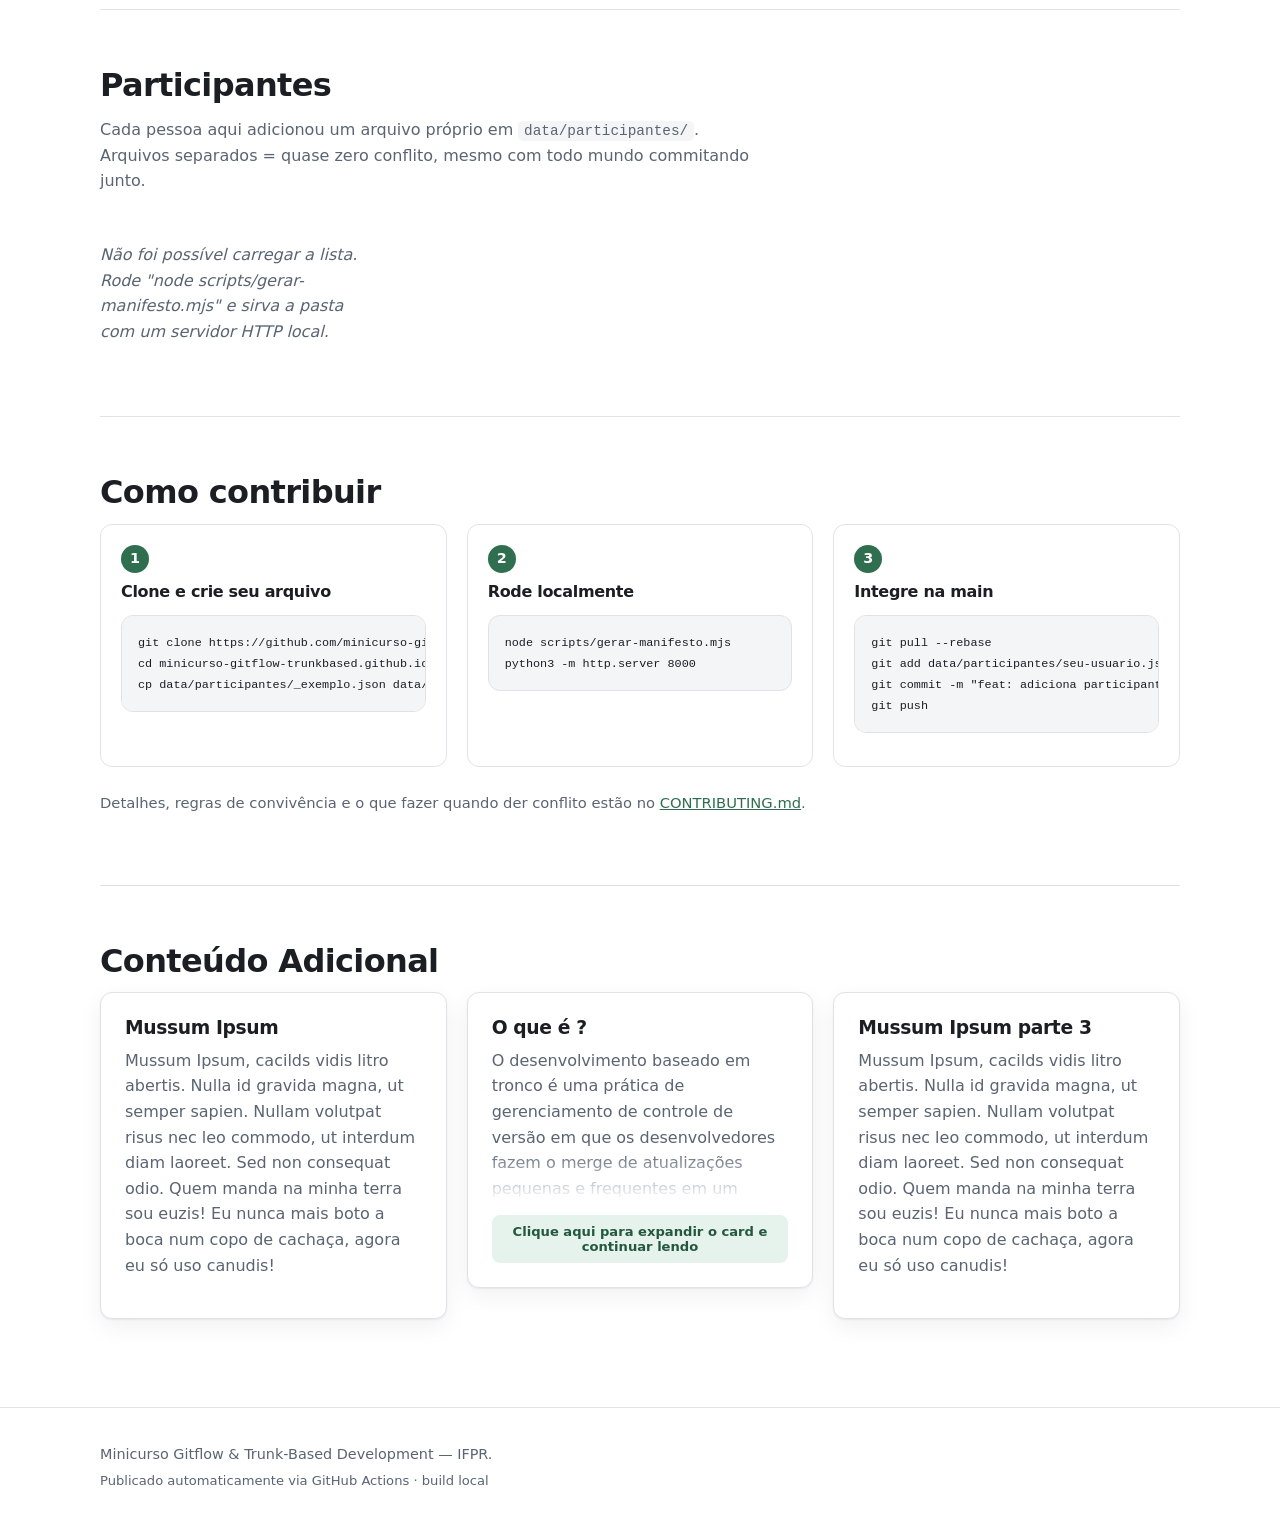
==== commit 6a7a3330: "fix: adicionado estilização de dropbox para os cards;" ====
--- a/index.html
+++ b/index.html
@@ -18,7 +18,6 @@
         <li><a href="#comparativo">Comparativo</a></li>
         <li><a href="#roteiro">Roteiro</a></li>
         <li><a href="#participantes">Participantes</a></li>
-        <li><a href="visualizador.html">Visualizador Trunk</a></li>
         <li><a href="#contribuir">Contribuir</a></li>
       </ul>
       <button id="alternar-tema" class="botao-tema" type="button" aria-label="Alternar tema claro/escuro">🌗</button>
@@ -36,7 +35,6 @@
       <div class="acoes">
         <a class="botao botao-primario" href="#contribuir">Como participar</a>
         <a class="botao" href="docs/trunk-based.html">Guia trunk-based</a>
-        <a class="botao" href="visualizador.html">Visualizador do Trunk</a>
       </div>
       <dl class="metricas" id="metricas">
         <div><dt>Participantes</dt><dd data-metrica="participantes">—</dd></div>
@@ -139,18 +137,23 @@
             boca num copo de cachaça, agora eu só uso canudis!
           </p>
         </article>
-        <article class="cartao">
+        <article class="cartao cartao-expansivel">
           <h3>O que é ?</h3>
-          <p>
-            O desenvolvimento baseado em tronco é uma prática de gerenciamento de controle de versão em que os desenvolvedores
-            fazem o merge de atualizações pequenas e frequentes em um "tronco" ou ramificação principais. É uma prática comum
-            entre as equipes de DevOps e faz parte do ciclo de vida de DevOps porque simplifica as fases de merge e integração.
-            Na verdade, o desenvolvimento baseado em tronco é prática obrigatória de CI/CD. Os desenvolvedores podem criar
-            ramificações de curta duração com alguns pequenos commits se comparadas a outras estratégias de ramificação de
-            funções de longa duração. À medida em que crescem a complexidade da base de código e o tamanho da equipe, o
-            desenvolvimento baseado em tronco ajuda a manter o fluxo de versões de produção. Para ler mais informações sobre
-            esse assunto, acesse: <a href="https://www.atlassian.com/br/continuous-delivery/continuous-integration/trunk-based-development" target="_blank" rel="noopener">Desenvolvimento baseado em troncos | Atlassian</a>.
-          </p>
+          <div class="cartao-conteudo">
+            <p>
+              O desenvolvimento baseado em tronco é uma prática de gerenciamento de controle de versão em que os desenvolvedores
+              fazem o merge de atualizações pequenas e frequentes em um "tronco" ou ramificação principais. É uma prática comum
+              entre as equipes de DevOps e faz parte do ciclo de vida de DevOps porque simplifica as fases de merge e integração.
+              Na verdade, o desenvolvimento baseado em tronco é prática obrigatória de CI/CD. Os desenvolvedores podem criar
+              ramificações de curta duração com alguns pequenos commits se comparadas a outras estratégias de ramificação de
+              funções de longa duração. À medida em que crescem a complexidade da base de código e o tamanho da equipe, o
+              desenvolvimento baseado em tronco ajuda a manter o fluxo de versões de produção. Para ler mais informações sobre
+              esse assunto, acesse: <a href="https://www.atlassian.com/br/continuous-delivery/continuous-integration/trunk-based-development" target="_blank" rel="noopener">Desenvolvimento baseado em troncos | Atlassian</a>.
+            </p>
+          </div>
+          <button type="button" class="botao-expandir" aria-expanded="false">
+            Clique aqui para expandir o card e continuar lendo
+          </button>
         </article>
         <article class="cartao">
           <h3>Mussum Ipsum parte 3</h3>
@@ -162,78 +165,12 @@
         </article>
       </div>
     </section>
-    
-<section id="sobre-curso" class="container secao">
-  <h2>Sobre o Minicurso</h2>
-
-  <p class="secao-intro">
-    O minicurso Gitflow vs Trunk-Based Development faz parte
-    do módulo de Controle de Versão do curso de Engenharia de
-    Software e apresenta duas estratégias utilizadas para
-    organizar o desenvolvimento colaborativo de software.
-  </p>
-
-  <div class="cartoes">
-    <article class="cartao">
-      <h3>🎯 Objetivo do minicurso</h3>
-      <p>
-        Compreender como diferentes estratégias de ramificação
-        influenciam a organização das equipes, a integração do
-        código, a identificação de conflitos e a frequência
-        de entrega de software.
-      </p>
-    </article>
-
-    <article class="cartao">
-      <h3>📚 Conteúdos abordados</h3>
-      <ul>
-        <li>Conceitos e funcionamento do Gitflow;</li>
-        <li>Conceitos e funcionamento do Trunk-Based Development;</li>
-        <li>Feature Flags e Branch by Abstraction;</li>
-        <li>Integração e entrega contínua (CI/CD);</li>
-        <li>Comparação entre os modelos de desenvolvimento.</li>
-      </ul>
-    </article>
-
-    <article class="cartao">
-      <h3>💻 Atividade prática</h3>
-      <p>
-        Simulação de um ambiente de desenvolvimento em equipe,
-        utilizando os dois modelos de ramificação para comparar
-        conflitos de merge, tempo de integração, deploy e
-        resolução de problemas.
-      </p>
-    </article>
-  </div>
-</section>
-
-
-
   </main>
 
   <footer class="rodape">
-    <div class="container rodape-grid">
-      <div class="rodape-identidade">
-        <a class="rodape-marca" href="#inicio">🌳 <strong>Minicurso</strong> Git</a>
-        <p>Aprendizado colaborativo, integração contínua e commits que chegam à produção.</p>
-      </div>
-      <nav class="rodape-nav" aria-label="Navegação do rodapé">
-        <h2>Explorar</h2>
-        <a href="#comparativo">Comparativo</a>
-        <a href="#roteiro">Roteiro</a>
-        <a href="#participantes">Participantes</a>
-      </nav>
-      <nav class="rodape-nav" aria-label="Links úteis">
-        <h2>Recursos</h2>
-        <a href="docs/trunk-based.html">Guia trunk-based</a>
-        <a href="#contribuir">Como contribuir</a>
-        <a href="https://github.com/minicurso-gitflow-trunkbased/minicurso-gitflow-trunkbased.github.io" rel="noopener">Repositório no GitHub</a>
-      </nav>
-    </div>
-    <div class="container rodape-base">
-      <p>Minicurso Gitflow &amp; Trunk-Based Development · IFPR</p>
+    <div class="container">
+      <p>Minicurso Gitflow &amp; Trunk-Based Development — IFPR.</p>
       <p class="rodape-meta">Publicado automaticamente via GitHub Actions · <span id="build-info">build local</span></p>
-      <a class="voltar-topo" href="#inicio">Voltar ao topo <span aria-hidden="true">↑</span></a>
     </div>
   </footer>
 
--- a/assets/css/style.css
+++ b/assets/css/style.css
@@ -160,28 +160,9 @@
 .nota { margin-top: 1.5rem; color: var(--texto-suave); font-size: .92rem; }
 
 /* ---------- rodapé ---------- */
-.rodape {
-  border-top: 1px solid var(--borda); margin-top: 2rem; padding: 3rem 0 1.25rem;
-  background: var(--fundo-suave); color: var(--texto-suave); font-size: .9rem;
-}
-.rodape-grid { display: grid; grid-template-columns: minmax(240px, 1.6fr) repeat(2, minmax(140px, 1fr)); gap: 2rem; padding-bottom: 2.5rem; }
-.rodape-identidade { max-width: 32ch; }
-.rodape-marca { color: var(--texto); text-decoration: none; font-size: 1.05rem; }
-.rodape-identidade p { margin: .85rem 0 0; }
-.rodape-nav { display: grid; align-content: start; gap: .45rem; }
-.rodape-nav h2 { color: var(--texto); font-size: .78rem; letter-spacing: .06em; margin: .15rem 0 .35rem; text-transform: uppercase; }
-.rodape-nav a { color: var(--texto-suave); text-decoration: none; }
-.rodape-nav a:hover, .voltar-topo:hover { color: var(--acento); }
-.rodape-base { display: flex; align-items: center; gap: .75rem 1.5rem; flex-wrap: wrap; border-top: 1px solid var(--borda); padding-top: 1.25rem; }
-.rodape-base p { margin: 0; }
+.rodape { border-top: 1px solid var(--borda); padding: 2rem 0; margin-top: 2rem; color: var(--texto-suave); font-size: .9rem; }
+.rodape p { margin: .2rem 0; }
 .rodape-meta { font-size: .82rem; }
-.voltar-topo { margin-left: auto; color: var(--texto-suave); text-decoration: none; font-weight: 600; }
-
-@media (max-width: 620px) {
-  .rodape-grid { grid-template-columns: 1fr 1fr; gap: 1.75rem 1.25rem; }
-  .rodape-identidade { grid-column: 1 / -1; }
-  .voltar-topo { margin-left: 0; width: 100%; }
-}
 
 @media (prefers-reduced-motion: no-preference) {
   html { scroll-behavior: smooth; }
@@ -191,641 +172,62 @@
    ↓↓↓ ADICIONE SEUS ESTILOS ABAIXO DESTA LINHA ↓↓↓
    ========================================================= */
 
-/* ---------- visualizador do trunk ---------- */
-.link-ativo {
-  color: var(--acento) !important;
-  font-weight: 600;
-}
-
-.status-verde {
-  color: var(--acento);
-}
-
-.secao-visualizador {
-  padding-bottom: 3.5rem;
-}
-
-/* painel de controles e filtros */
-.painel-controles {
-  background: var(--superficie);
-  border: 1px solid var(--borda);
-  border-radius: var(--raio);
-  padding: 1.25rem;
-  box-shadow: var(--sombra);
-  margin-bottom: 2rem;
+/* ---------- seção cards-lorem (cards expansíveis) ---------- */
+#cards-lorem .cartoes {
+  align-items: start;
+}
+
+#cards-lorem .cartao {
   display: flex;
   flex-direction: column;
-  gap: 1.25rem;
-}
-
-.linha-controles {
-  display: flex;
-  gap: 1rem;
-  flex-wrap: wrap;
-  align-items: center;
-  justify-content: space-between;
-}
-
-.grupo-busca {
-  flex: 1 1 280px;
-}
-
-.rotulo-invisivel {
+  transition: border-color .2s ease, box-shadow .2s ease;
+}
+
+#cards-lorem .cartao:hover {
+  border-color: var(--acento);
+}
+
+#cards-lorem .cartao-conteudo {
+  position: relative;
+  max-height: 9.6rem; /* equivale a ~6 linhas, alinhado aos cards vizinhos */
+  overflow: hidden;
+  transition: max-height .35s ease;
+}
+
+#cards-lorem .cartao-conteudo p {
+  margin-bottom: 0;
+}
+
+#cards-lorem .cartao-expansivel:not(.expandido) .cartao-conteudo::after {
+  content: "";
   position: absolute;
-  width: 1px;
-  height: 1px;
-  padding: 0;
-  margin: -1px;
-  overflow: hidden;
-  clip: rect(0, 0, 0, 0);
-  border: 0;
-}
-
-.campo-busca {
-  width: 100%;
-  padding: .65rem 1rem;
-  border-radius: var(--raio);
-  border: 1px solid var(--borda);
-  background: var(--fundo);
-  color: var(--texto);
-  font-family: inherit;
-  font-size: .95rem;
-  transition: border-color .15s ease;
-}
-
-.campo-busca:focus {
-  outline: none;
-  border-color: var(--acento);
-}
-
-.grupo-filtros {
-  display: flex;
-  align-items: center;
-  gap: .6rem;
-  flex-wrap: wrap;
-}
-
-.rotulo-filtro {
-  font-size: .85rem;
-  color: var(--texto-suave);
-  font-weight: 600;
-}
-
-.seletor-filtro {
-  padding: .6rem .8rem;
-  border-radius: var(--raio);
-  border: 1px solid var(--borda);
-  background: var(--fundo);
-  color: var(--texto);
-  font-family: inherit;
-  font-size: .9rem;
-  cursor: pointer;
-}
-
-.seletor-filtro:focus {
-  outline: none;
-  border-color: var(--acento);
-}
-
-.botao-pequeno {
-  padding: .5rem .9rem;
-  font-size: .88rem;
-  cursor: pointer;
-}
-
-/* simulador laboratório trunk */
-.simulador-trunk {
-  border-top: 1px dashed var(--borda);
-  padding-top: 1rem;
-  display: flex;
-  flex-direction: column;
-  gap: .75rem;
-}
-
-.simulador-cabecalho {
-  display: flex;
-  justify-content: space-between;
-  align-items: center;
-  flex-wrap: wrap;
-  gap: .5rem;
-}
-
-.simulador-titulo {
-  font-size: .92rem;
-  color: var(--texto);
-}
-
-.simulador-dica {
-  font-size: .82rem;
-  color: var(--texto-suave);
-}
-
-.simulador-botoes {
-  display: flex;
-  gap: .6rem;
-  flex-wrap: wrap;
-}
-
-.botao-simulador {
-  font-size: .85rem;
+  bottom: 0;
+  left: 0;
+  right: 0;
+  height: 3.2rem;
+  background: linear-gradient(to bottom, transparent, var(--superficie));
+  pointer-events: none;
+}
+
+#cards-lorem .cartao-expansivel.expandido .cartao-conteudo {
+  max-height: 40rem;
+}
+
+#cards-lorem .botao-expandir {
+  margin-top: .85rem;
   padding: .5rem .85rem;
-  cursor: pointer;
-}
-
-.botao-simulador:disabled {
-  opacity: .5;
-  cursor: not-allowed;
-  pointer-events: none;
-}
-
-.botao-alerta-suave {
-  border-color: var(--alerta);
-  color: var(--alerta);
-}
-.botao-alerta-suave:hover {
-  background: color-mix(in srgb, var(--alerta) 12%, transparent);
-  border-color: var(--alerta);
-}
-
-.botao-neutro {
-  color: var(--texto-suave);
-}
-
-.simulador-feedback {
-  font-size: .88rem;
-  min-height: 1.4rem;
-  transition: all .2s ease;
-  font-weight: 500;
-}
-.simulador-feedback.sucesso { color: var(--acento); }
-.simulador-feedback.alerta { color: var(--alerta); }
-.simulador-feedback.info { color: var(--texto-suave); }
-
-/* layout de duas colunas (timeline + detalhes) */
-.layout-visualizador {
-  display: grid;
-  grid-template-columns: 1fr 340px;
-  gap: 1.5rem;
-  align-items: start;
-}
-
-@media (max-width: 900px) {
-  .layout-visualizador {
-    grid-template-columns: 1fr;
-  }
-}
-
-/* cabeçalho da área de grafo */
-.cabecalho-grafo {
-  display: flex;
-  justify-content: space-between;
-  align-items: center;
-  flex-wrap: wrap;
-  gap: 1rem;
-  margin-bottom: 1rem;
-  padding: 0 .5rem;
-}
-
-.legenda-trilhas {
-  display: flex;
-  gap: 1.25rem;
-  flex-wrap: wrap;
-  font-size: .85rem;
-  color: var(--texto-suave);
-}
-
-.legenda-item {
-  display: flex;
-  align-items: center;
-  gap: .45rem;
-}
-
-.ponto-legenda {
-  width: 12px;
-  height: 12px;
-  border-radius: 50%;
-  display: inline-block;
-}
-
-.contador-exibidos {
-  font-size: .85rem;
-  color: var(--texto-suave);
-}
-
-/* timeline e grafo visual */
-.area-timeline-trunk {
-  display: flex;
-  flex-direction: column;
-}
-
-.timeline-grafo {
-  display: flex;
-  flex-direction: column;
-  gap: .75rem;
-}
-
-.timeline-item {
-  display: grid;
-  grid-template-columns: 50px 1fr;
-  gap: .75rem;
-  background: var(--superficie);
-  border: 1px solid var(--borda);
-  border-radius: var(--raio);
-  padding: .9rem 1rem;
-  cursor: pointer;
-  transition: transform .15s ease, border-color .15s ease, box-shadow .15s ease;
-  position: relative;
-}
-
-.timeline-item:hover {
-  border-color: var(--acento);
-  box-shadow: var(--sombra);
-}
-
-.timeline-item.selecionado {
-  border-color: var(--acento);
-  outline: 2px solid var(--acento-suave);
-  background: color-mix(in srgb, var(--acento-suave) 30%, var(--superficie));
-}
-
-.timeline-item:focus-visible {
-  outline: 2px solid var(--acento);
-  outline-offset: 2px;
-}
-
-/* trilha visual com os trilhos paralelos */
-.trilha-visual {
-  position: relative;
-  width: 50px;
-  min-height: 100%;
-  display: flex;
-  justify-content: center;
-}
-
-.linha-rail {
-  position: absolute;
-  top: -1rem;
-  bottom: -1rem;
-  width: 3px;
-  opacity: .4;
-}
-
-.linha-trunk {
-  left: 12px;
-  background: var(--acento);
-  opacity: .8;
-}
-
-.linha-branch {
-  left: 36px;
-  background: #3b82f6;
-  border-left: 2px dashed #3b82f6;
-  opacity: .5;
-}
-
-.ponto-commit {
-  position: relative;
-  z-index: 2;
-  width: 26px;
-  height: 26px;
-  border-radius: 50%;
-  display: grid;
-  place-items: center;
-  font-size: .75rem;
-  font-weight: 700;
-  box-shadow: 0 0 0 3px var(--superficie);
-  align-self: center;
-}
-
-.ponto-trunk {
-  background: var(--acento);
-  color: #fff;
-  transform: translateX(-12px);
-}
-
-.ponto-branch {
-  background: #3b82f6;
-  color: #fff;
-  transform: translateX(12px);
-}
-
-.ponto-merge {
-  background: #8b5cf6;
-  color: #fff;
-  transform: translateX(-12px);
-}
-
-.conector-svg {
-  position: absolute;
-  width: 24px;
-  height: 36px;
-  left: 12px;
-  top: 50%;
-  transform: translateY(-50%);
-  color: #8b5cf6;
-  pointer-events: none;
-  z-index: 1;
-}
-
-.conector-saida {
-  color: #3b82f6;
-}
-
-/* corpo informativo do item */
-.timeline-corpo {
-  display: flex;
-  flex-direction: column;
-  gap: .4rem;
-  min-width: 0;
-}
-
-.timeline-topo-card {
-  display: flex;
-  align-items: center;
-  gap: .6rem;
-  flex-wrap: wrap;
-}
-
-.hash-commit {
-  font-family: ui-monospace, monospace;
-  font-size: .8rem;
-  color: var(--texto-suave);
-}
-
-.badge-head {
   background: var(--acento-suave);
   color: var(--acento-forte);
-  border-radius: 999px;
-  font-size: .72rem;
-  font-weight: 700;
-  padding: .15rem .5rem;
-  letter-spacing: .02em;
-}
-
-.timeline-mensagem {
-  font-size: .95rem;
+  border: 1px solid transparent;
+  border-radius: calc(var(--raio) - 4px);
+  font-family: inherit;
+  font-size: .82rem;
   font-weight: 600;
-  color: var(--texto);
-  overflow: hidden;
-  text-overflow: ellipsis;
-  white-space: nowrap;
-}
-
-.timeline-rodape-card {
-  display: flex;
-  align-items: center;
-  gap: 1rem;
-  flex-wrap: wrap;
-  font-size: .8rem;
-  color: var(--texto-suave);
-}
-
-.timeline-trilha-tag {
-  font-family: ui-monospace, monospace;
-  font-size: .75rem;
-  padding: .1rem .4rem;
-  border-radius: 4px;
-}
-
-.tag-trunk {
-  background: var(--acento-suave);
-  color: var(--acento-forte);
-}
-
-.tag-branch {
-  background: rgba(59, 130, 246, .12);
-  color: #2563eb;
-}
-
-[data-tema="escuro"] .tag-branch {
-  color: #60a5fa;
-  background: rgba(59, 130, 246, .2);
-}
-
-/* badges de tipo de commit (conventional commits) */
-.badge-tipo {
-  display: inline-block;
-  padding: .15rem .5rem;
-  border-radius: 6px;
-  font-size: .75rem;
-  font-weight: 700;
-  text-transform: uppercase;
-  letter-spacing: .03em;
-}
-
-.badge-feat {
-  background: rgba(16, 185, 129, .15);
-  color: #059669;
-}
-[data-tema="escuro"] .badge-feat {
-  background: rgba(16, 185, 129, .25);
-  color: #34d399;
-}
-
-.badge-fix {
-  background: rgba(239, 68, 68, .15);
-  color: #dc2626;
-}
-[data-tema="escuro"] .badge-fix {
-  background: rgba(239, 68, 68, .25);
-  color: #f87171;
-}
-
-.badge-chore {
-  background: rgba(107, 114, 128, .15);
-  color: #4b5563;
-}
-[data-tema="escuro"] .badge-chore {
-  background: rgba(156, 163, 175, .2);
-  color: #9ca3af;
-}
-
-.badge-merge {
-  background: rgba(139, 92, 246, .15);
-  color: #7c3aed;
-}
-[data-tema="escuro"] .badge-merge {
-  background: rgba(139, 92, 246, .25);
-  color: #a78bfa;
-}
-
-.badge-docs {
-  background: rgba(245, 158, 11, .15);
-  color: #d97706;
-}
-[data-tema="escuro"] .badge-docs {
-  background: rgba(245, 158, 11, .25);
-  color: #fbbf24;
-}
-
-.badge-outro {
-  background: var(--fundo-suave);
-  color: var(--texto-suave);
-}
-
-/* coluna e painel de detalhes fixo */
-.cartao-detalhe-fixo {
-  position: sticky;
-  top: 5rem;
-  padding: 1.4rem;
-}
-
-.detalhe-placeholder {
   text-align: center;
-  padding: 2.5rem 1rem;
-  color: var(--texto-suave);
-}
-
-.detalhe-placeholder .icone-destaque {
-  font-size: 2.5rem;
-  display: block;
-  margin-bottom: .8rem;
-}
-
-.detalhe-placeholder h3 {
-  margin: 0 0 .5rem;
-  color: var(--texto);
-}
-
-.detalhe-ativo {
-  display: flex;
-  flex-direction: column;
-  gap: 1rem;
-}
-
-.detalhe-cabecalho {
-  display: flex;
-  align-items: center;
-  justify-content: space-between;
-  gap: .5rem;
-}
-
-.detalhe-sha {
-  font-family: ui-monospace, monospace;
-  font-size: .88rem;
-  color: var(--texto-suave);
-}
-
-.botao-copiar {
-  background: var(--fundo-suave);
-  border: 1px solid var(--borda);
-  color: var(--texto);
-  border-radius: 6px;
-  padding: .25rem .55rem;
-  font-size: .78rem;
   cursor: pointer;
-}
-.botao-copiar:hover {
+  transition: background .2s ease, border-color .2s ease;
+}
+
+#cards-lorem .botao-expandir:hover {
   border-color: var(--acento);
 }
-
-.detalhe-titulo {
-  font-size: 1.05rem;
-  margin: 0;
-  word-break: break-word;
-  line-height: 1.4;
-}
-
-.detalhe-autor {
-  display: flex;
-  align-items: center;
-  gap: .75rem;
-  border-top: 1px solid var(--borda);
-  border-bottom: 1px solid var(--borda);
-  padding: .75rem 0;
-}
-
-.avatar-pequeno {
-  width: 34px;
-  height: 34px;
-  font-size: .85rem;
-  margin-bottom: 0;
-}
-
-.detalhe-autor-info {
-  display: flex;
-  flex-direction: column;
-  font-size: .85rem;
-}
-
-.detalhe-data {
-  font-size: .78rem;
-  color: var(--texto-suave);
-}
-
-.detalhe-meta {
-  display: grid;
-  gap: .4rem;
-  font-size: .85rem;
-}
-
-.detalhe-rotulo {
-  color: var(--texto-suave);
-  margin-right: .3rem;
-}
-
-.tag-status {
-  display: inline-block;
-  padding: .1rem .45rem;
-  border-radius: 4px;
-  font-size: .78rem;
-  font-weight: 600;
-  background: var(--fundo-suave);
-}
-
-.tag-sucesso {
-  background: var(--acento-suave);
-  color: var(--acento-forte);
-}
-
-.tag-deploy {
-  background: rgba(59, 130, 246, .15);
-  color: #2563eb;
-}
-[data-tema="escuro"] .tag-deploy {
-  color: #60a5fa;
-  background: rgba(59, 130, 246, .25);
-}
-
-.detalhe-caixa-principio {
-  background: var(--fundo-suave);
-  border-left: 3px solid var(--acento);
-  border-radius: 0 var(--raio) var(--raio) 0;
-  padding: .85rem;
-  font-size: .86rem;
-  line-height: 1.5;
-}
-
-.detalhe-secao {
-  font-size: .85rem;
-}
-
-.lista-arquivos {
-  list-style: none;
-  padding: 0;
-  margin: .4rem 0 0;
-  display: flex;
-  flex-direction: column;
-  gap: .3rem;
-  max-height: 140px;
-  overflow-y: auto;
-}
-
-.lista-arquivos li {
-  font-size: .82rem;
-  color: var(--texto-suave);
-}
-
-.lista-arquivos code {
-  font-size: .8rem;
-}
-
-.vazio-timeline {
-  padding: 2.5rem 1rem;
-  text-align: center;
-  color: var(--texto-suave);
-  font-style: italic;
-  background: var(--superficie);
-  border: 1px dashed var(--borda);
-  border-radius: var(--raio);
-}
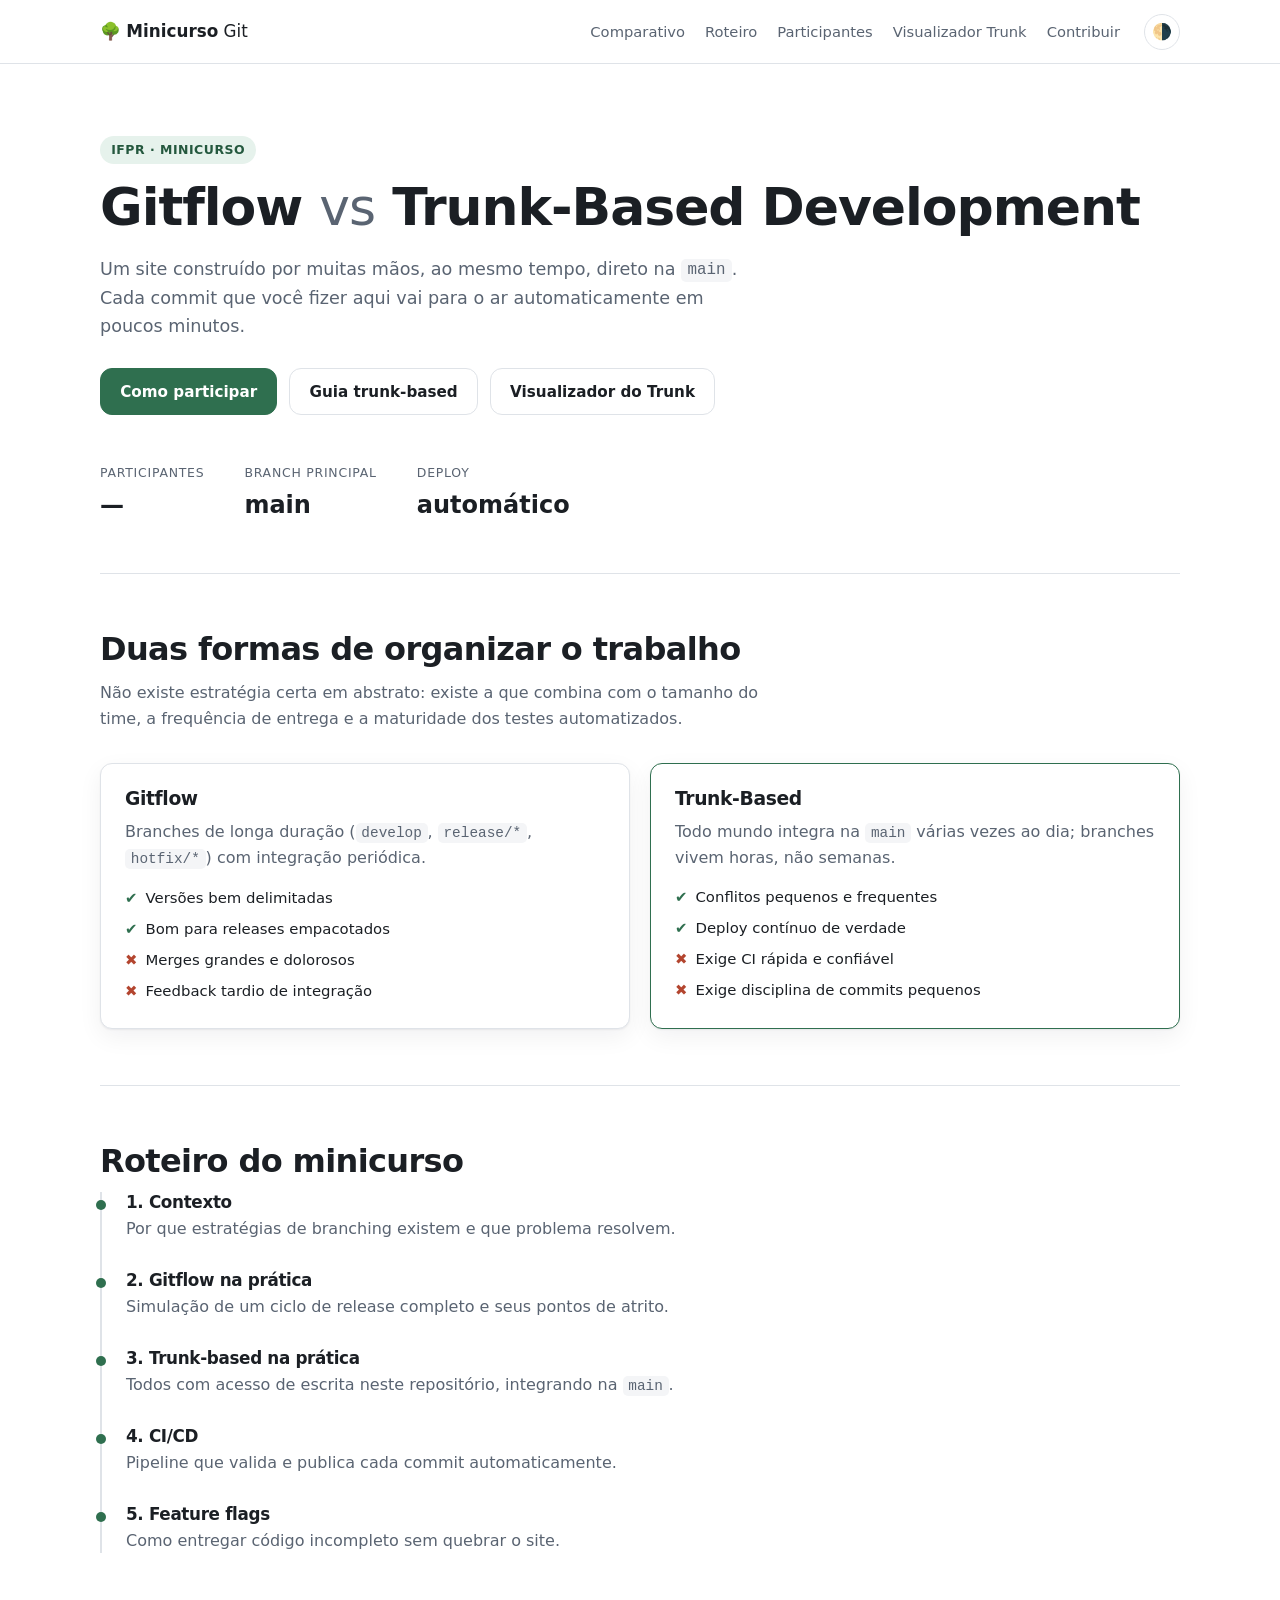
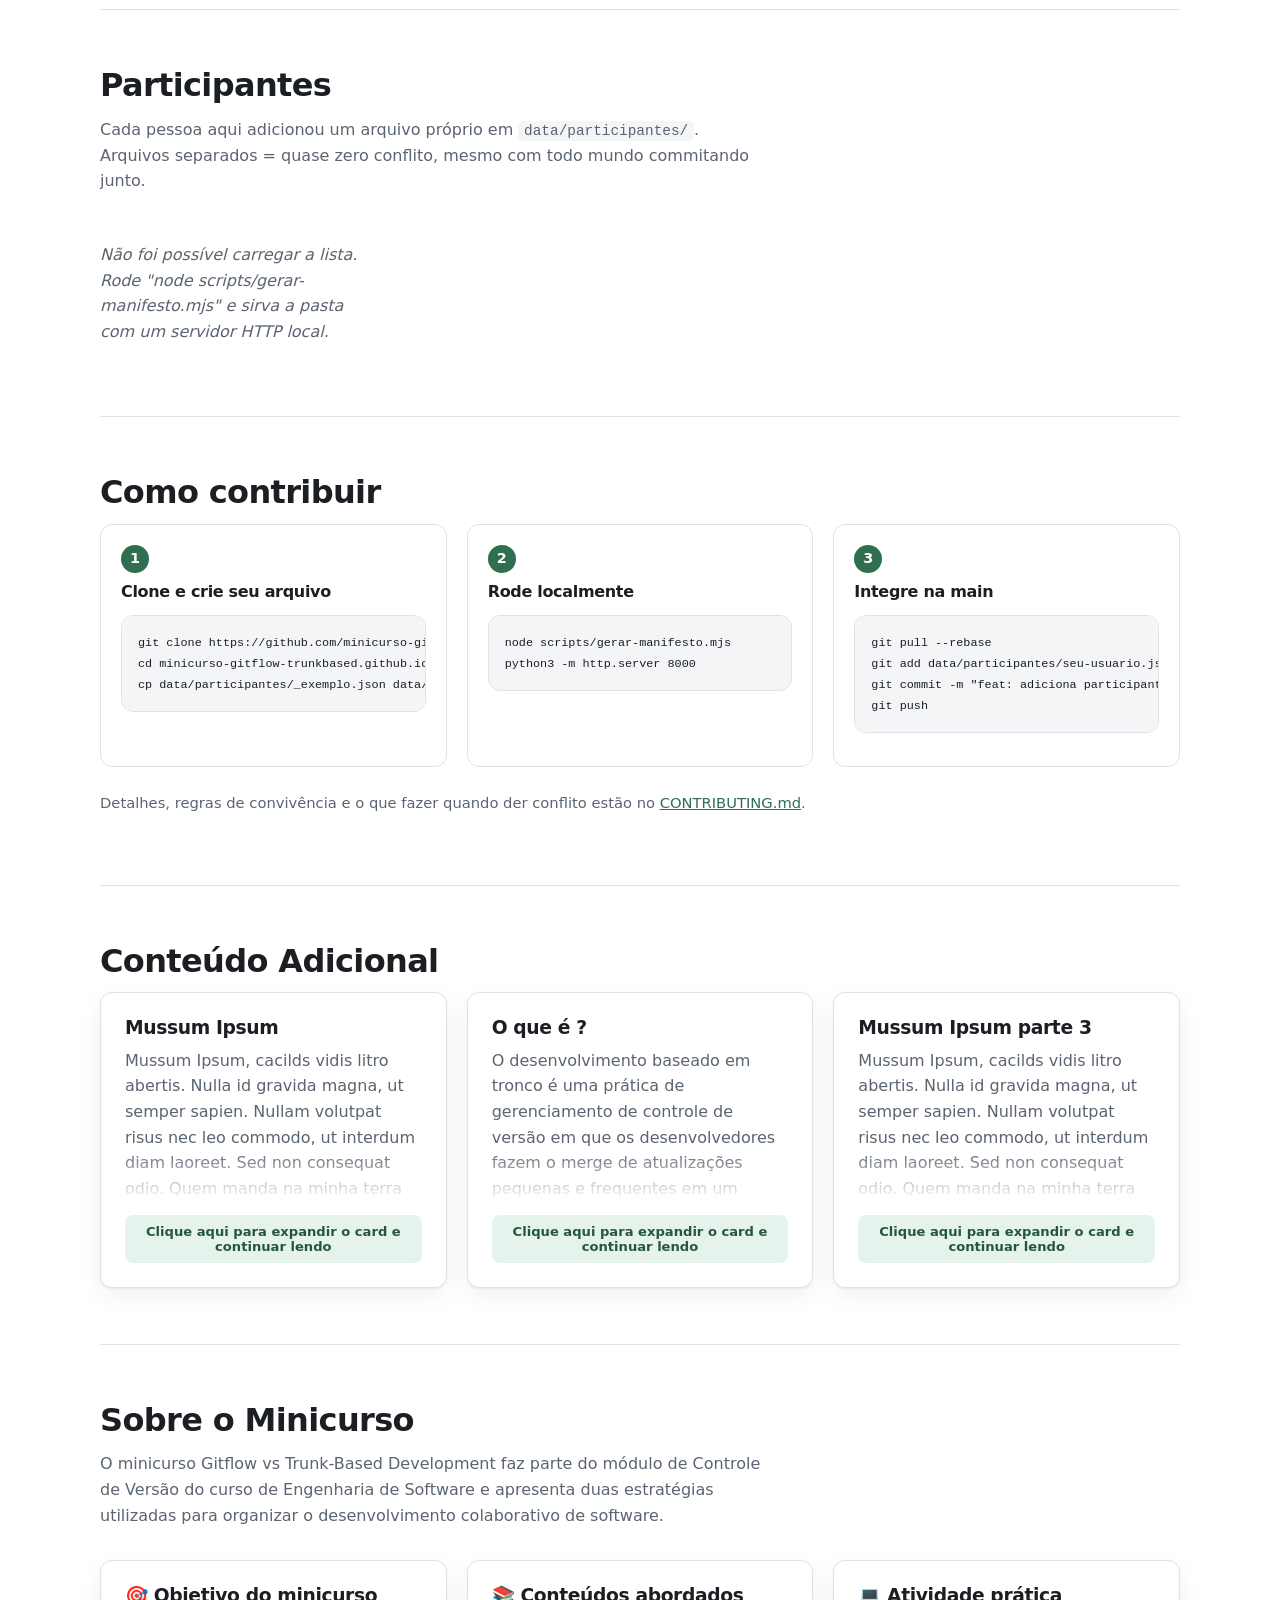
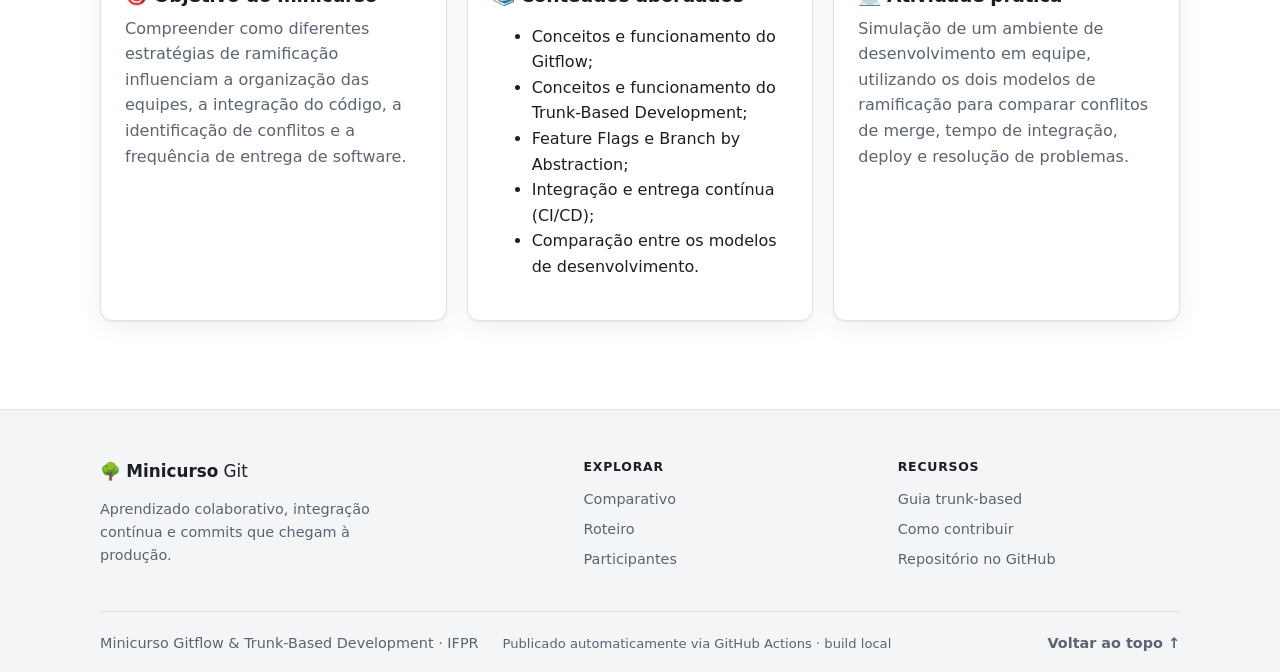
==== commit 3d0b7c7f: "Merge branch 'main' into fix/editar-estilizacao-segundo-card" ====
--- a/index.html
+++ b/index.html
@@ -18,6 +18,7 @@
         <li><a href="#comparativo">Comparativo</a></li>
         <li><a href="#roteiro">Roteiro</a></li>
         <li><a href="#participantes">Participantes</a></li>
+        <li><a href="visualizador.html">Visualizador Trunk</a></li>
         <li><a href="#contribuir">Contribuir</a></li>
       </ul>
       <button id="alternar-tema" class="botao-tema" type="button" aria-label="Alternar tema claro/escuro">🌗</button>
@@ -35,6 +36,7 @@
       <div class="acoes">
         <a class="botao botao-primario" href="#contribuir">Como participar</a>
         <a class="botao" href="docs/trunk-based.html">Guia trunk-based</a>
+        <a class="botao" href="visualizador.html">Visualizador do Trunk</a>
       </div>
       <dl class="metricas" id="metricas">
         <div><dt>Participantes</dt><dd data-metrica="participantes">—</dd></div>
@@ -165,12 +167,78 @@
         </article>
       </div>
     </section>
+    
+<section id="sobre-curso" class="container secao">
+  <h2>Sobre o Minicurso</h2>
+
+  <p class="secao-intro">
+    O minicurso Gitflow vs Trunk-Based Development faz parte
+    do módulo de Controle de Versão do curso de Engenharia de
+    Software e apresenta duas estratégias utilizadas para
+    organizar o desenvolvimento colaborativo de software.
+  </p>
+
+  <div class="cartoes">
+    <article class="cartao">
+      <h3>🎯 Objetivo do minicurso</h3>
+      <p>
+        Compreender como diferentes estratégias de ramificação
+        influenciam a organização das equipes, a integração do
+        código, a identificação de conflitos e a frequência
+        de entrega de software.
+      </p>
+    </article>
+
+    <article class="cartao">
+      <h3>📚 Conteúdos abordados</h3>
+      <ul>
+        <li>Conceitos e funcionamento do Gitflow;</li>
+        <li>Conceitos e funcionamento do Trunk-Based Development;</li>
+        <li>Feature Flags e Branch by Abstraction;</li>
+        <li>Integração e entrega contínua (CI/CD);</li>
+        <li>Comparação entre os modelos de desenvolvimento.</li>
+      </ul>
+    </article>
+
+    <article class="cartao">
+      <h3>💻 Atividade prática</h3>
+      <p>
+        Simulação de um ambiente de desenvolvimento em equipe,
+        utilizando os dois modelos de ramificação para comparar
+        conflitos de merge, tempo de integração, deploy e
+        resolução de problemas.
+      </p>
+    </article>
+  </div>
+</section>
+
+
+
   </main>
 
   <footer class="rodape">
-    <div class="container">
-      <p>Minicurso Gitflow &amp; Trunk-Based Development — IFPR.</p>
+    <div class="container rodape-grid">
+      <div class="rodape-identidade">
+        <a class="rodape-marca" href="#inicio">🌳 <strong>Minicurso</strong> Git</a>
+        <p>Aprendizado colaborativo, integração contínua e commits que chegam à produção.</p>
+      </div>
+      <nav class="rodape-nav" aria-label="Navegação do rodapé">
+        <h2>Explorar</h2>
+        <a href="#comparativo">Comparativo</a>
+        <a href="#roteiro">Roteiro</a>
+        <a href="#participantes">Participantes</a>
+      </nav>
+      <nav class="rodape-nav" aria-label="Links úteis">
+        <h2>Recursos</h2>
+        <a href="docs/trunk-based.html">Guia trunk-based</a>
+        <a href="#contribuir">Como contribuir</a>
+        <a href="https://github.com/minicurso-gitflow-trunkbased/minicurso-gitflow-trunkbased.github.io" rel="noopener">Repositório no GitHub</a>
+      </nav>
+    </div>
+    <div class="container rodape-base">
+      <p>Minicurso Gitflow &amp; Trunk-Based Development · IFPR</p>
       <p class="rodape-meta">Publicado automaticamente via GitHub Actions · <span id="build-info">build local</span></p>
+      <a class="voltar-topo" href="#inicio">Voltar ao topo <span aria-hidden="true">↑</span></a>
     </div>
   </footer>
 
--- a/assets/css/style.css
+++ b/assets/css/style.css
@@ -160,9 +160,28 @@
 .nota { margin-top: 1.5rem; color: var(--texto-suave); font-size: .92rem; }
 
 /* ---------- rodapé ---------- */
-.rodape { border-top: 1px solid var(--borda); padding: 2rem 0; margin-top: 2rem; color: var(--texto-suave); font-size: .9rem; }
-.rodape p { margin: .2rem 0; }
+.rodape {
+  border-top: 1px solid var(--borda); margin-top: 2rem; padding: 3rem 0 1.25rem;
+  background: var(--fundo-suave); color: var(--texto-suave); font-size: .9rem;
+}
+.rodape-grid { display: grid; grid-template-columns: minmax(240px, 1.6fr) repeat(2, minmax(140px, 1fr)); gap: 2rem; padding-bottom: 2.5rem; }
+.rodape-identidade { max-width: 32ch; }
+.rodape-marca { color: var(--texto); text-decoration: none; font-size: 1.05rem; }
+.rodape-identidade p { margin: .85rem 0 0; }
+.rodape-nav { display: grid; align-content: start; gap: .45rem; }
+.rodape-nav h2 { color: var(--texto); font-size: .78rem; letter-spacing: .06em; margin: .15rem 0 .35rem; text-transform: uppercase; }
+.rodape-nav a { color: var(--texto-suave); text-decoration: none; }
+.rodape-nav a:hover, .voltar-topo:hover { color: var(--acento); }
+.rodape-base { display: flex; align-items: center; gap: .75rem 1.5rem; flex-wrap: wrap; border-top: 1px solid var(--borda); padding-top: 1.25rem; }
+.rodape-base p { margin: 0; }
 .rodape-meta { font-size: .82rem; }
+.voltar-topo { margin-left: auto; color: var(--texto-suave); text-decoration: none; font-weight: 600; }
+
+@media (max-width: 620px) {
+  .rodape-grid { grid-template-columns: 1fr 1fr; gap: 1.75rem 1.25rem; }
+  .rodape-identidade { grid-column: 1 / -1; }
+  .voltar-topo { margin-left: 0; width: 100%; }
+}
 
 @media (prefers-reduced-motion: no-preference) {
   html { scroll-behavior: smooth; }
@@ -171,6 +190,645 @@
 /* =========================================================
    ↓↓↓ ADICIONE SEUS ESTILOS ABAIXO DESTA LINHA ↓↓↓
    ========================================================= */
+
+/* ---------- visualizador do trunk ---------- */
+.link-ativo {
+  color: var(--acento) !important;
+  font-weight: 600;
+}
+
+.status-verde {
+  color: var(--acento);
+}
+
+.secao-visualizador {
+  padding-bottom: 3.5rem;
+}
+
+/* painel de controles e filtros */
+.painel-controles {
+  background: var(--superficie);
+  border: 1px solid var(--borda);
+  border-radius: var(--raio);
+  padding: 1.25rem;
+  box-shadow: var(--sombra);
+  margin-bottom: 2rem;
+  display: flex;
+  flex-direction: column;
+  gap: 1.25rem;
+}
+
+.linha-controles {
+  display: flex;
+  gap: 1rem;
+  flex-wrap: wrap;
+  align-items: center;
+  justify-content: space-between;
+}
+
+.grupo-busca {
+  flex: 1 1 280px;
+}
+
+.rotulo-invisivel {
+  position: absolute;
+  width: 1px;
+  height: 1px;
+  padding: 0;
+  margin: -1px;
+  overflow: hidden;
+  clip: rect(0, 0, 0, 0);
+  border: 0;
+}
+
+.campo-busca {
+  width: 100%;
+  padding: .65rem 1rem;
+  border-radius: var(--raio);
+  border: 1px solid var(--borda);
+  background: var(--fundo);
+  color: var(--texto);
+  font-family: inherit;
+  font-size: .95rem;
+  transition: border-color .15s ease;
+}
+
+.campo-busca:focus {
+  outline: none;
+  border-color: var(--acento);
+}
+
+.grupo-filtros {
+  display: flex;
+  align-items: center;
+  gap: .6rem;
+  flex-wrap: wrap;
+}
+
+.rotulo-filtro {
+  font-size: .85rem;
+  color: var(--texto-suave);
+  font-weight: 600;
+}
+
+.seletor-filtro {
+  padding: .6rem .8rem;
+  border-radius: var(--raio);
+  border: 1px solid var(--borda);
+  background: var(--fundo);
+  color: var(--texto);
+  font-family: inherit;
+  font-size: .9rem;
+  cursor: pointer;
+}
+
+.seletor-filtro:focus {
+  outline: none;
+  border-color: var(--acento);
+}
+
+.botao-pequeno {
+  padding: .5rem .9rem;
+  font-size: .88rem;
+  cursor: pointer;
+}
+
+/* simulador laboratório trunk */
+.simulador-trunk {
+  border-top: 1px dashed var(--borda);
+  padding-top: 1rem;
+  display: flex;
+  flex-direction: column;
+  gap: .75rem;
+}
+
+.simulador-cabecalho {
+  display: flex;
+  justify-content: space-between;
+  align-items: center;
+  flex-wrap: wrap;
+  gap: .5rem;
+}
+
+.simulador-titulo {
+  font-size: .92rem;
+  color: var(--texto);
+}
+
+.simulador-dica {
+  font-size: .82rem;
+  color: var(--texto-suave);
+}
+
+.simulador-botoes {
+  display: flex;
+  gap: .6rem;
+  flex-wrap: wrap;
+}
+
+.botao-simulador {
+  font-size: .85rem;
+  padding: .5rem .85rem;
+  cursor: pointer;
+}
+
+.botao-simulador:disabled {
+  opacity: .5;
+  cursor: not-allowed;
+  pointer-events: none;
+}
+
+.botao-alerta-suave {
+  border-color: var(--alerta);
+  color: var(--alerta);
+}
+.botao-alerta-suave:hover {
+  background: color-mix(in srgb, var(--alerta) 12%, transparent);
+  border-color: var(--alerta);
+}
+
+.botao-neutro {
+  color: var(--texto-suave);
+}
+
+.simulador-feedback {
+  font-size: .88rem;
+  min-height: 1.4rem;
+  transition: all .2s ease;
+  font-weight: 500;
+}
+.simulador-feedback.sucesso { color: var(--acento); }
+.simulador-feedback.alerta { color: var(--alerta); }
+.simulador-feedback.info { color: var(--texto-suave); }
+
+/* layout de duas colunas (timeline + detalhes) */
+.layout-visualizador {
+  display: grid;
+  grid-template-columns: 1fr 340px;
+  gap: 1.5rem;
+  align-items: start;
+}
+
+@media (max-width: 900px) {
+  .layout-visualizador {
+    grid-template-columns: 1fr;
+  }
+}
+
+/* cabeçalho da área de grafo */
+.cabecalho-grafo {
+  display: flex;
+  justify-content: space-between;
+  align-items: center;
+  flex-wrap: wrap;
+  gap: 1rem;
+  margin-bottom: 1rem;
+  padding: 0 .5rem;
+}
+
+.legenda-trilhas {
+  display: flex;
+  gap: 1.25rem;
+  flex-wrap: wrap;
+  font-size: .85rem;
+  color: var(--texto-suave);
+}
+
+.legenda-item {
+  display: flex;
+  align-items: center;
+  gap: .45rem;
+}
+
+.ponto-legenda {
+  width: 12px;
+  height: 12px;
+  border-radius: 50%;
+  display: inline-block;
+}
+
+.contador-exibidos {
+  font-size: .85rem;
+  color: var(--texto-suave);
+}
+
+/* timeline e grafo visual */
+.area-timeline-trunk {
+  display: flex;
+  flex-direction: column;
+}
+
+.timeline-grafo {
+  display: flex;
+  flex-direction: column;
+  gap: .75rem;
+}
+
+.timeline-item {
+  display: grid;
+  grid-template-columns: 50px 1fr;
+  gap: .75rem;
+  background: var(--superficie);
+  border: 1px solid var(--borda);
+  border-radius: var(--raio);
+  padding: .9rem 1rem;
+  cursor: pointer;
+  transition: transform .15s ease, border-color .15s ease, box-shadow .15s ease;
+  position: relative;
+}
+
+.timeline-item:hover {
+  border-color: var(--acento);
+  box-shadow: var(--sombra);
+}
+
+.timeline-item.selecionado {
+  border-color: var(--acento);
+  outline: 2px solid var(--acento-suave);
+  background: color-mix(in srgb, var(--acento-suave) 30%, var(--superficie));
+}
+
+.timeline-item:focus-visible {
+  outline: 2px solid var(--acento);
+  outline-offset: 2px;
+}
+
+/* trilha visual com os trilhos paralelos */
+.trilha-visual {
+  position: relative;
+  width: 50px;
+  min-height: 100%;
+  display: flex;
+  justify-content: center;
+}
+
+.linha-rail {
+  position: absolute;
+  top: -1rem;
+  bottom: -1rem;
+  width: 3px;
+  opacity: .4;
+}
+
+.linha-trunk {
+  left: 12px;
+  background: var(--acento);
+  opacity: .8;
+}
+
+.linha-branch {
+  left: 36px;
+  background: #3b82f6;
+  border-left: 2px dashed #3b82f6;
+  opacity: .5;
+}
+
+.ponto-commit {
+  position: relative;
+  z-index: 2;
+  width: 26px;
+  height: 26px;
+  border-radius: 50%;
+  display: grid;
+  place-items: center;
+  font-size: .75rem;
+  font-weight: 700;
+  box-shadow: 0 0 0 3px var(--superficie);
+  align-self: center;
+}
+
+.ponto-trunk {
+  background: var(--acento);
+  color: #fff;
+  transform: translateX(-12px);
+}
+
+.ponto-branch {
+  background: #3b82f6;
+  color: #fff;
+  transform: translateX(12px);
+}
+
+.ponto-merge {
+  background: #8b5cf6;
+  color: #fff;
+  transform: translateX(-12px);
+}
+
+.conector-svg {
+  position: absolute;
+  width: 24px;
+  height: 36px;
+  left: 12px;
+  top: 50%;
+  transform: translateY(-50%);
+  color: #8b5cf6;
+  pointer-events: none;
+  z-index: 1;
+}
+
+.conector-saida {
+  color: #3b82f6;
+}
+
+/* corpo informativo do item */
+.timeline-corpo {
+  display: flex;
+  flex-direction: column;
+  gap: .4rem;
+  min-width: 0;
+}
+
+.timeline-topo-card {
+  display: flex;
+  align-items: center;
+  gap: .6rem;
+  flex-wrap: wrap;
+}
+
+.hash-commit {
+  font-family: ui-monospace, monospace;
+  font-size: .8rem;
+  color: var(--texto-suave);
+}
+
+.badge-head {
+  background: var(--acento-suave);
+  color: var(--acento-forte);
+  border-radius: 999px;
+  font-size: .72rem;
+  font-weight: 700;
+  padding: .15rem .5rem;
+  letter-spacing: .02em;
+}
+
+.timeline-mensagem {
+  font-size: .95rem;
+  font-weight: 600;
+  color: var(--texto);
+  overflow: hidden;
+  text-overflow: ellipsis;
+  white-space: nowrap;
+}
+
+.timeline-rodape-card {
+  display: flex;
+  align-items: center;
+  gap: 1rem;
+  flex-wrap: wrap;
+  font-size: .8rem;
+  color: var(--texto-suave);
+}
+
+.timeline-trilha-tag {
+  font-family: ui-monospace, monospace;
+  font-size: .75rem;
+  padding: .1rem .4rem;
+  border-radius: 4px;
+}
+
+.tag-trunk {
+  background: var(--acento-suave);
+  color: var(--acento-forte);
+}
+
+.tag-branch {
+  background: rgba(59, 130, 246, .12);
+  color: #2563eb;
+}
+
+[data-tema="escuro"] .tag-branch {
+  color: #60a5fa;
+  background: rgba(59, 130, 246, .2);
+}
+
+/* badges de tipo de commit (conventional commits) */
+.badge-tipo {
+  display: inline-block;
+  padding: .15rem .5rem;
+  border-radius: 6px;
+  font-size: .75rem;
+  font-weight: 700;
+  text-transform: uppercase;
+  letter-spacing: .03em;
+}
+
+.badge-feat {
+  background: rgba(16, 185, 129, .15);
+  color: #059669;
+}
+[data-tema="escuro"] .badge-feat {
+  background: rgba(16, 185, 129, .25);
+  color: #34d399;
+}
+
+.badge-fix {
+  background: rgba(239, 68, 68, .15);
+  color: #dc2626;
+}
+[data-tema="escuro"] .badge-fix {
+  background: rgba(239, 68, 68, .25);
+  color: #f87171;
+}
+
+.badge-chore {
+  background: rgba(107, 114, 128, .15);
+  color: #4b5563;
+}
+[data-tema="escuro"] .badge-chore {
+  background: rgba(156, 163, 175, .2);
+  color: #9ca3af;
+}
+
+.badge-merge {
+  background: rgba(139, 92, 246, .15);
+  color: #7c3aed;
+}
+[data-tema="escuro"] .badge-merge {
+  background: rgba(139, 92, 246, .25);
+  color: #a78bfa;
+}
+
+.badge-docs {
+  background: rgba(245, 158, 11, .15);
+  color: #d97706;
+}
+[data-tema="escuro"] .badge-docs {
+  background: rgba(245, 158, 11, .25);
+  color: #fbbf24;
+}
+
+.badge-outro {
+  background: var(--fundo-suave);
+  color: var(--texto-suave);
+}
+
+/* coluna e painel de detalhes fixo */
+.cartao-detalhe-fixo {
+  position: sticky;
+  top: 5rem;
+  padding: 1.4rem;
+}
+
+.detalhe-placeholder {
+  text-align: center;
+  padding: 2.5rem 1rem;
+  color: var(--texto-suave);
+}
+
+.detalhe-placeholder .icone-destaque {
+  font-size: 2.5rem;
+  display: block;
+  margin-bottom: .8rem;
+}
+
+.detalhe-placeholder h3 {
+  margin: 0 0 .5rem;
+  color: var(--texto);
+}
+
+.detalhe-ativo {
+  display: flex;
+  flex-direction: column;
+  gap: 1rem;
+}
+
+.detalhe-cabecalho {
+  display: flex;
+  align-items: center;
+  justify-content: space-between;
+  gap: .5rem;
+}
+
+.detalhe-sha {
+  font-family: ui-monospace, monospace;
+  font-size: .88rem;
+  color: var(--texto-suave);
+}
+
+.botao-copiar {
+  background: var(--fundo-suave);
+  border: 1px solid var(--borda);
+  color: var(--texto);
+  border-radius: 6px;
+  padding: .25rem .55rem;
+  font-size: .78rem;
+  cursor: pointer;
+}
+.botao-copiar:hover {
+  border-color: var(--acento);
+}
+
+.detalhe-titulo {
+  font-size: 1.05rem;
+  margin: 0;
+  word-break: break-word;
+  line-height: 1.4;
+}
+
+.detalhe-autor {
+  display: flex;
+  align-items: center;
+  gap: .75rem;
+  border-top: 1px solid var(--borda);
+  border-bottom: 1px solid var(--borda);
+  padding: .75rem 0;
+}
+
+.avatar-pequeno {
+  width: 34px;
+  height: 34px;
+  font-size: .85rem;
+  margin-bottom: 0;
+}
+
+.detalhe-autor-info {
+  display: flex;
+  flex-direction: column;
+  font-size: .85rem;
+}
+
+.detalhe-data {
+  font-size: .78rem;
+  color: var(--texto-suave);
+}
+
+.detalhe-meta {
+  display: grid;
+  gap: .4rem;
+  font-size: .85rem;
+}
+
+.detalhe-rotulo {
+  color: var(--texto-suave);
+  margin-right: .3rem;
+}
+
+.tag-status {
+  display: inline-block;
+  padding: .1rem .45rem;
+  border-radius: 4px;
+  font-size: .78rem;
+  font-weight: 600;
+  background: var(--fundo-suave);
+}
+
+.tag-sucesso {
+  background: var(--acento-suave);
+  color: var(--acento-forte);
+}
+
+.tag-deploy {
+  background: rgba(59, 130, 246, .15);
+  color: #2563eb;
+}
+[data-tema="escuro"] .tag-deploy {
+  color: #60a5fa;
+  background: rgba(59, 130, 246, .25);
+}
+
+.detalhe-caixa-principio {
+  background: var(--fundo-suave);
+  border-left: 3px solid var(--acento);
+  border-radius: 0 var(--raio) var(--raio) 0;
+  padding: .85rem;
+  font-size: .86rem;
+  line-height: 1.5;
+}
+
+.detalhe-secao {
+  font-size: .85rem;
+}
+
+.lista-arquivos {
+  list-style: none;
+  padding: 0;
+  margin: .4rem 0 0;
+  display: flex;
+  flex-direction: column;
+  gap: .3rem;
+  max-height: 140px;
+  overflow-y: auto;
+}
+
+.lista-arquivos li {
+  font-size: .82rem;
+  color: var(--texto-suave);
+}
+
+.lista-arquivos code {
+  font-size: .8rem;
+}
+
+.vazio-timeline {
+  padding: 2.5rem 1rem;
+  text-align: center;
+  color: var(--texto-suave);
+  font-style: italic;
+  background: var(--superficie);
+  border: 1px dashed var(--borda);
+  border-radius: var(--raio);
+}
 
 /* ---------- seção cards-lorem (cards expansíveis) ---------- */
 #cards-lorem .cartoes {
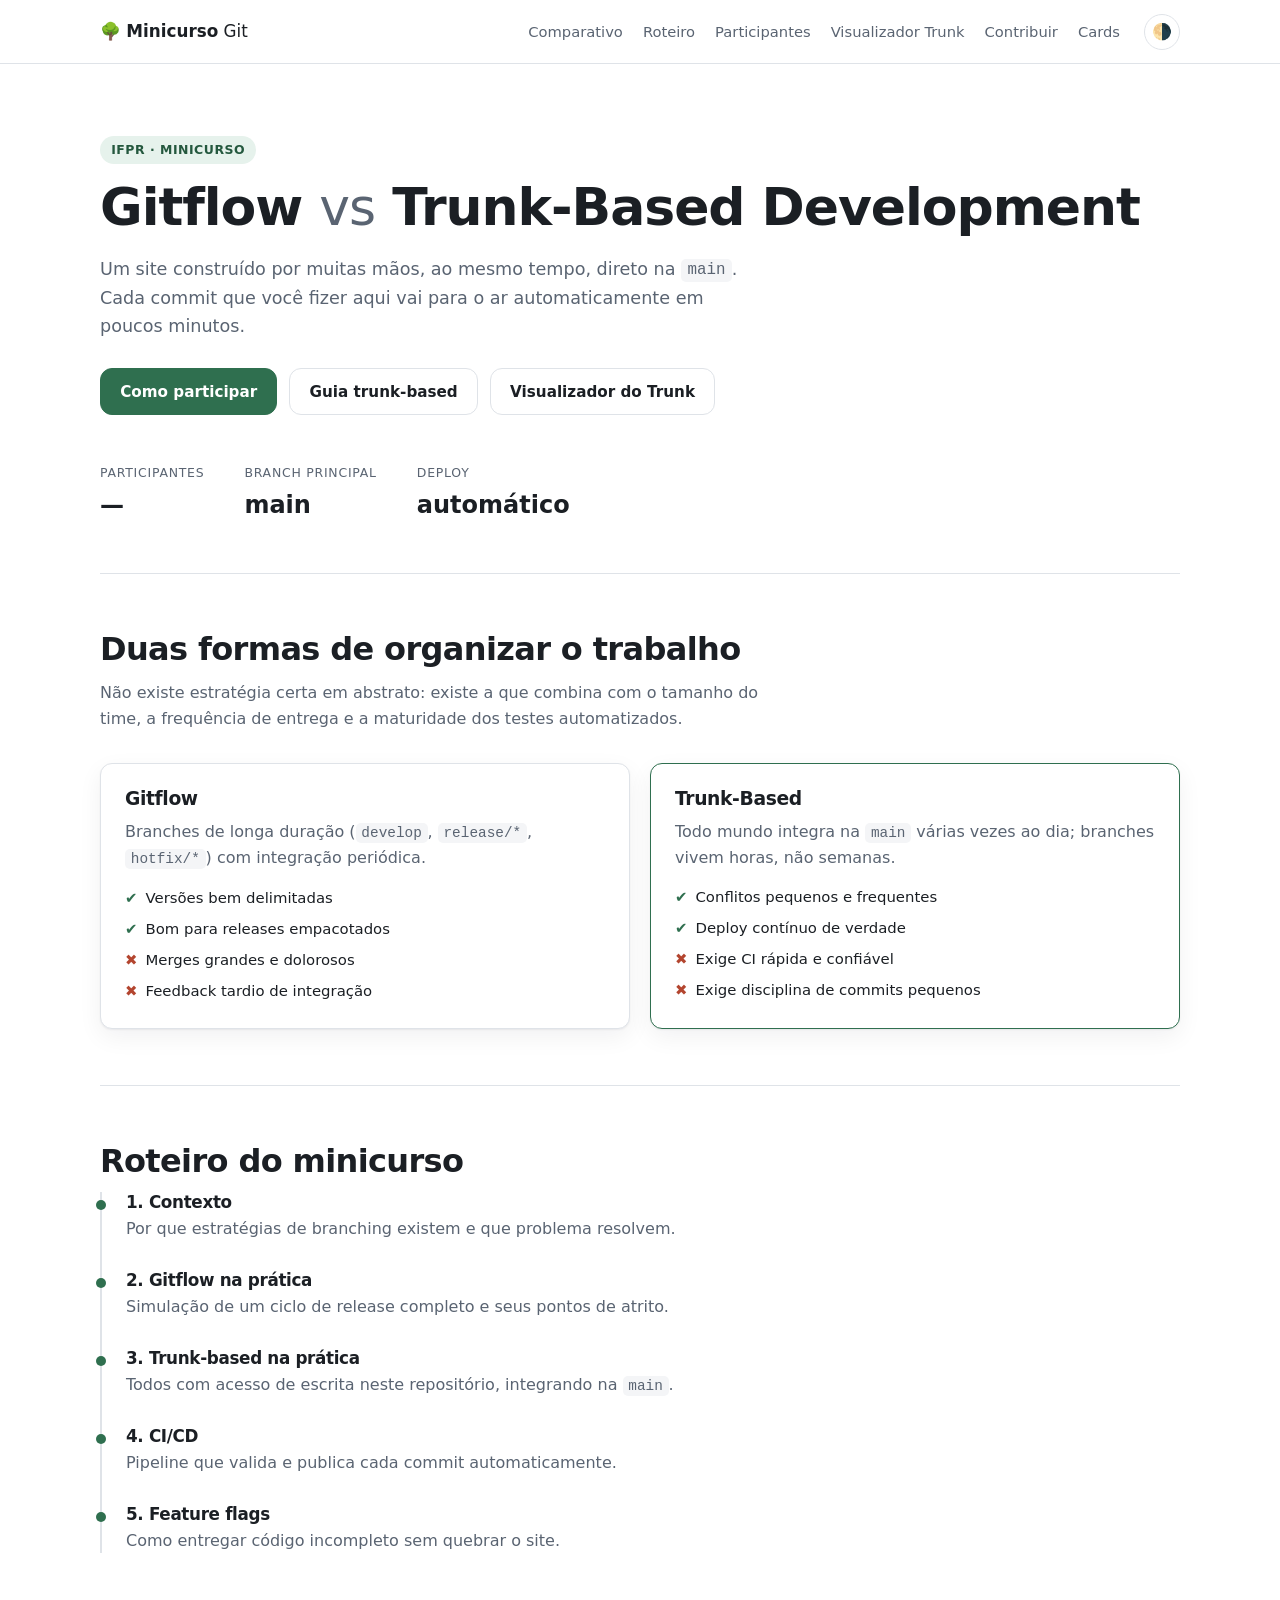
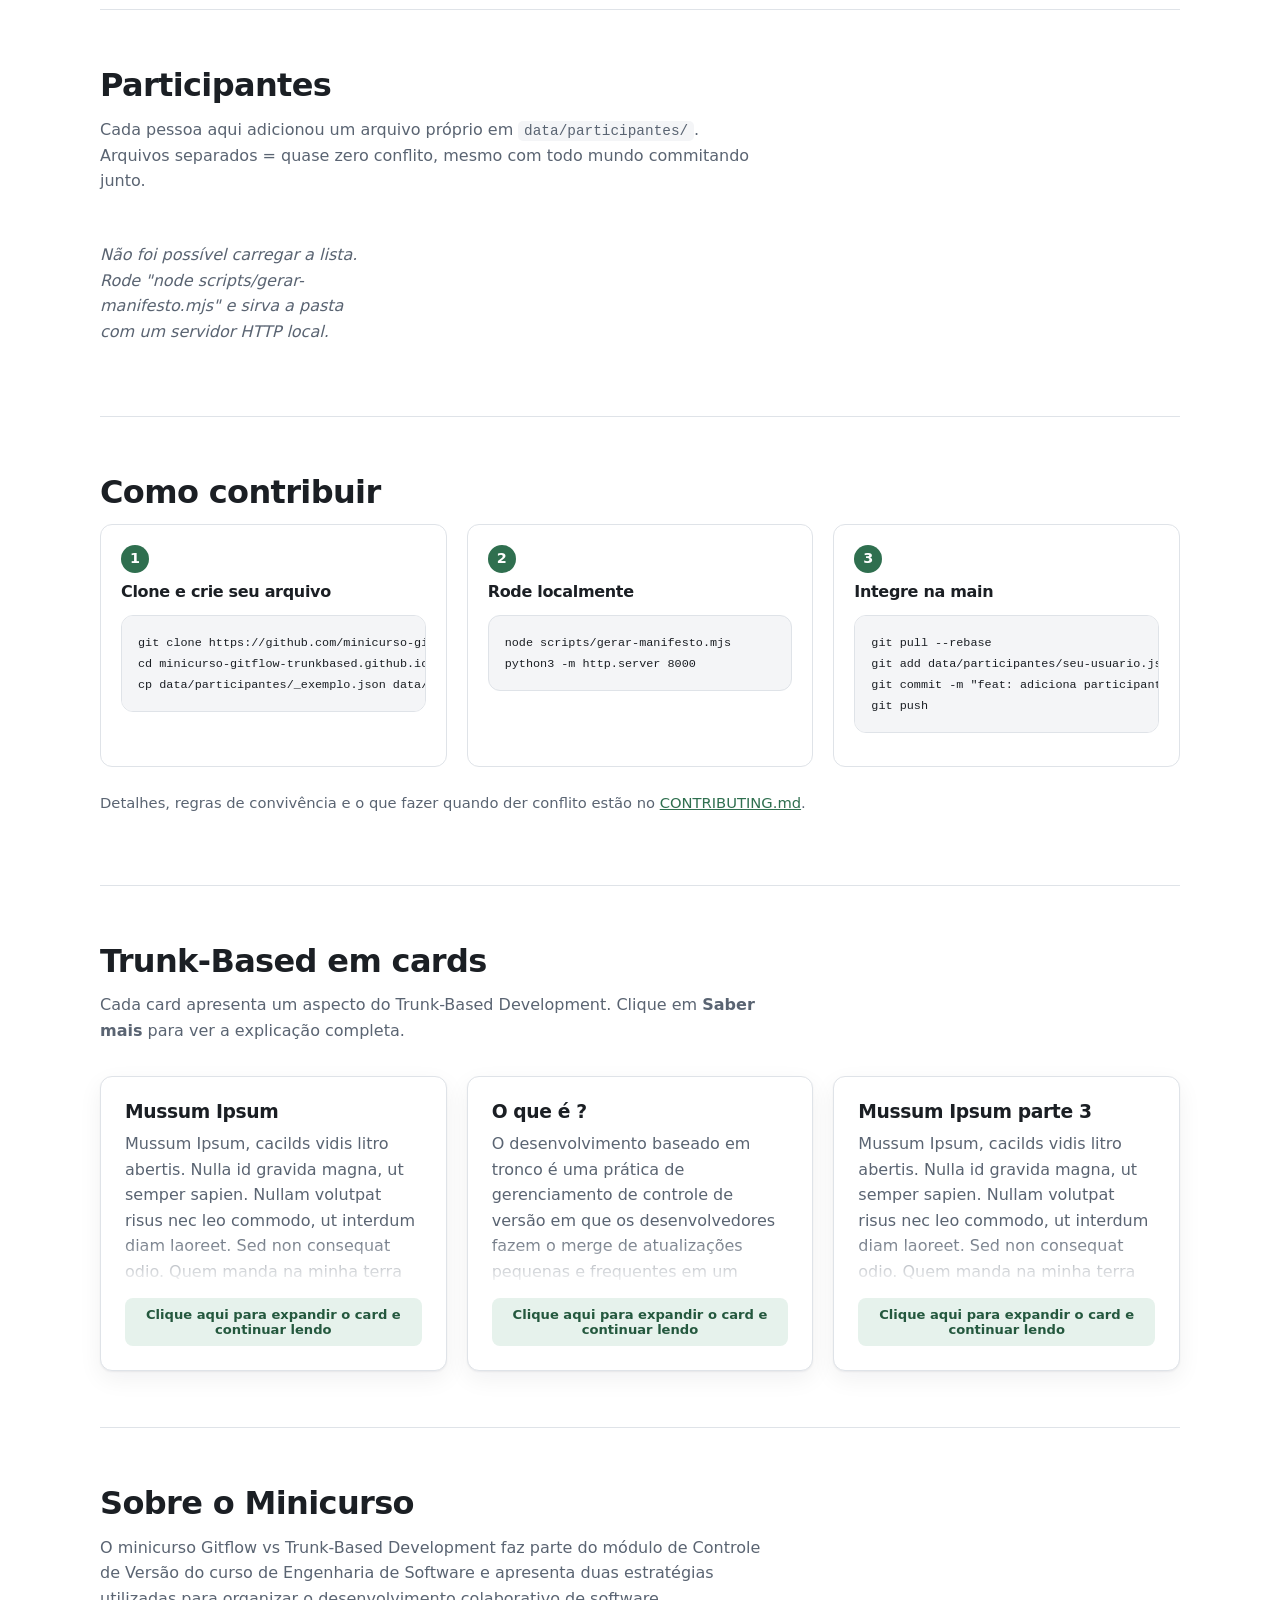
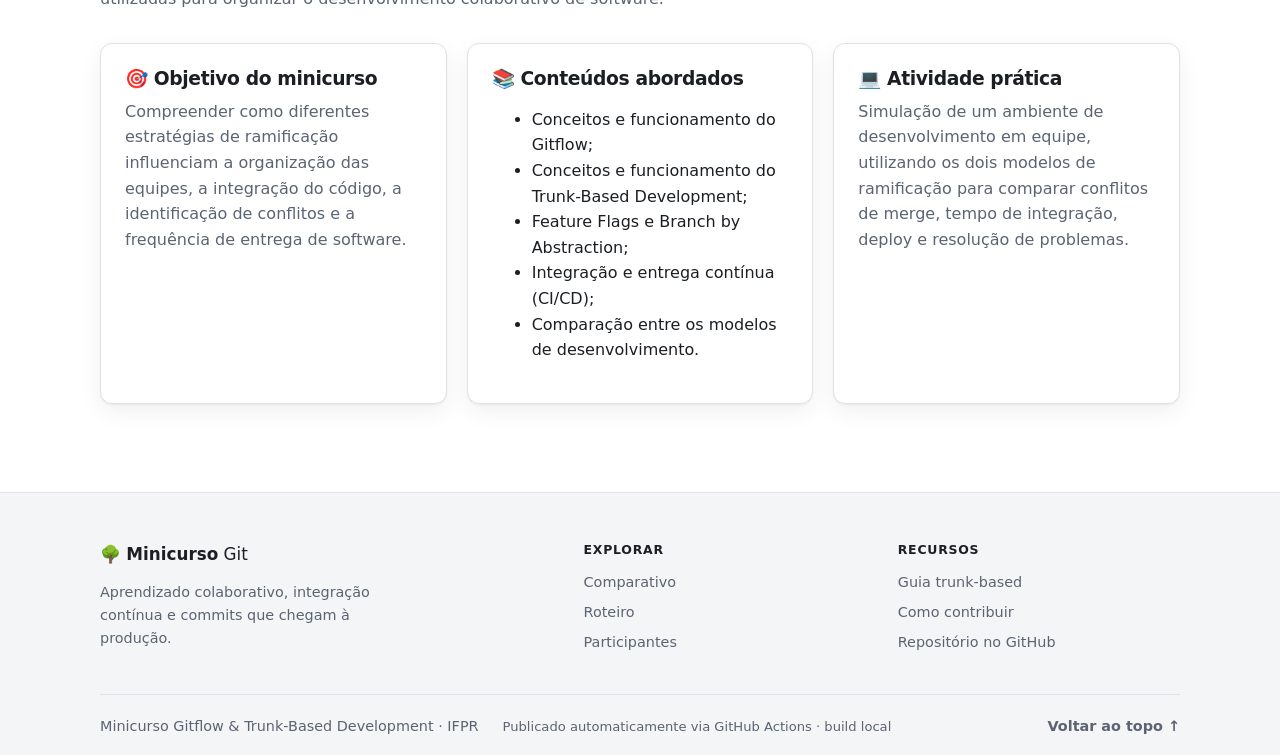
==== commit d24e7f61: "Merge branch 'main' into fix/editar-estilizacao-segundo-card" ====
--- a/index.html
+++ b/index.html
@@ -20,6 +20,7 @@
         <li><a href="#participantes">Participantes</a></li>
         <li><a href="visualizador.html">Visualizador Trunk</a></li>
         <li><a href="#contribuir">Contribuir</a></li>
+        <li><a href="#cards-lorem">Cards</a></li>
       </ul>
       <button id="alternar-tema" class="botao-tema" type="button" aria-label="Alternar tema claro/escuro">🌗</button>
     </nav>
@@ -129,7 +130,11 @@
     </section>
 
     <section id="cards-lorem" class="container secao">
-      <h2>Conteúdo Adicional</h2>
+      <h2>Trunk-Based em cards</h2>
+      <p class="secao-intro">
+        Cada card apresenta um aspecto do Trunk-Based Development. Clique em
+        <strong>Saber mais</strong> para ver a explicação completa.
+      </p>
       <div class="cartoes">
         <article class="cartao">
           <h3>Mussum Ipsum</h3>
--- a/assets/css/style.css
+++ b/assets/css/style.css
@@ -1,4 +1,4 @@
-/* =========================================================
+/* ==================================================
    Minicurso Gitflow x Trunk-Based — folha de estilo base
    Convenção: variáveis em :root, componentes em blocos
    comentados. Adicione seu componente no FIM do arquivo
@@ -889,3 +889,16 @@
 #cards-lorem .botao-expandir:hover {
   border-color: var(--acento);
 }
+/* ---------- cards de conceito (Trunk-Based) ---------- */
+.cartao-conceito { display: flex; flex-direction: column; align-items: flex-start; }
+.cartao-icone { font-size: 1.75rem; line-height: 1; margin-bottom: .75rem; }
+.botao-saber-mais { cursor: pointer; font-family: inherit; }
+.botao-saber-mais[aria-expanded="true"] { border-color: var(--acento); color: var(--acento); }
+.cartao-detalhe {
+  margin-top: 1rem; padding-top: 1rem; border-top: 1px solid var(--borda);
+  animation: aparecer .2s ease-out;
+}
+.cartao-detalhe p { color: var(--texto); font-size: .95rem; }
+.cartao-detalhe p:last-child { margin-bottom: 0; }
+@keyframes aparecer { from { opacity: 0; transform: translateY(-4px); } to { opacity: 1; transform: none; } }
+@media (prefers-reduced-motion: reduce) { .cartao-detalhe { animation: none; } }
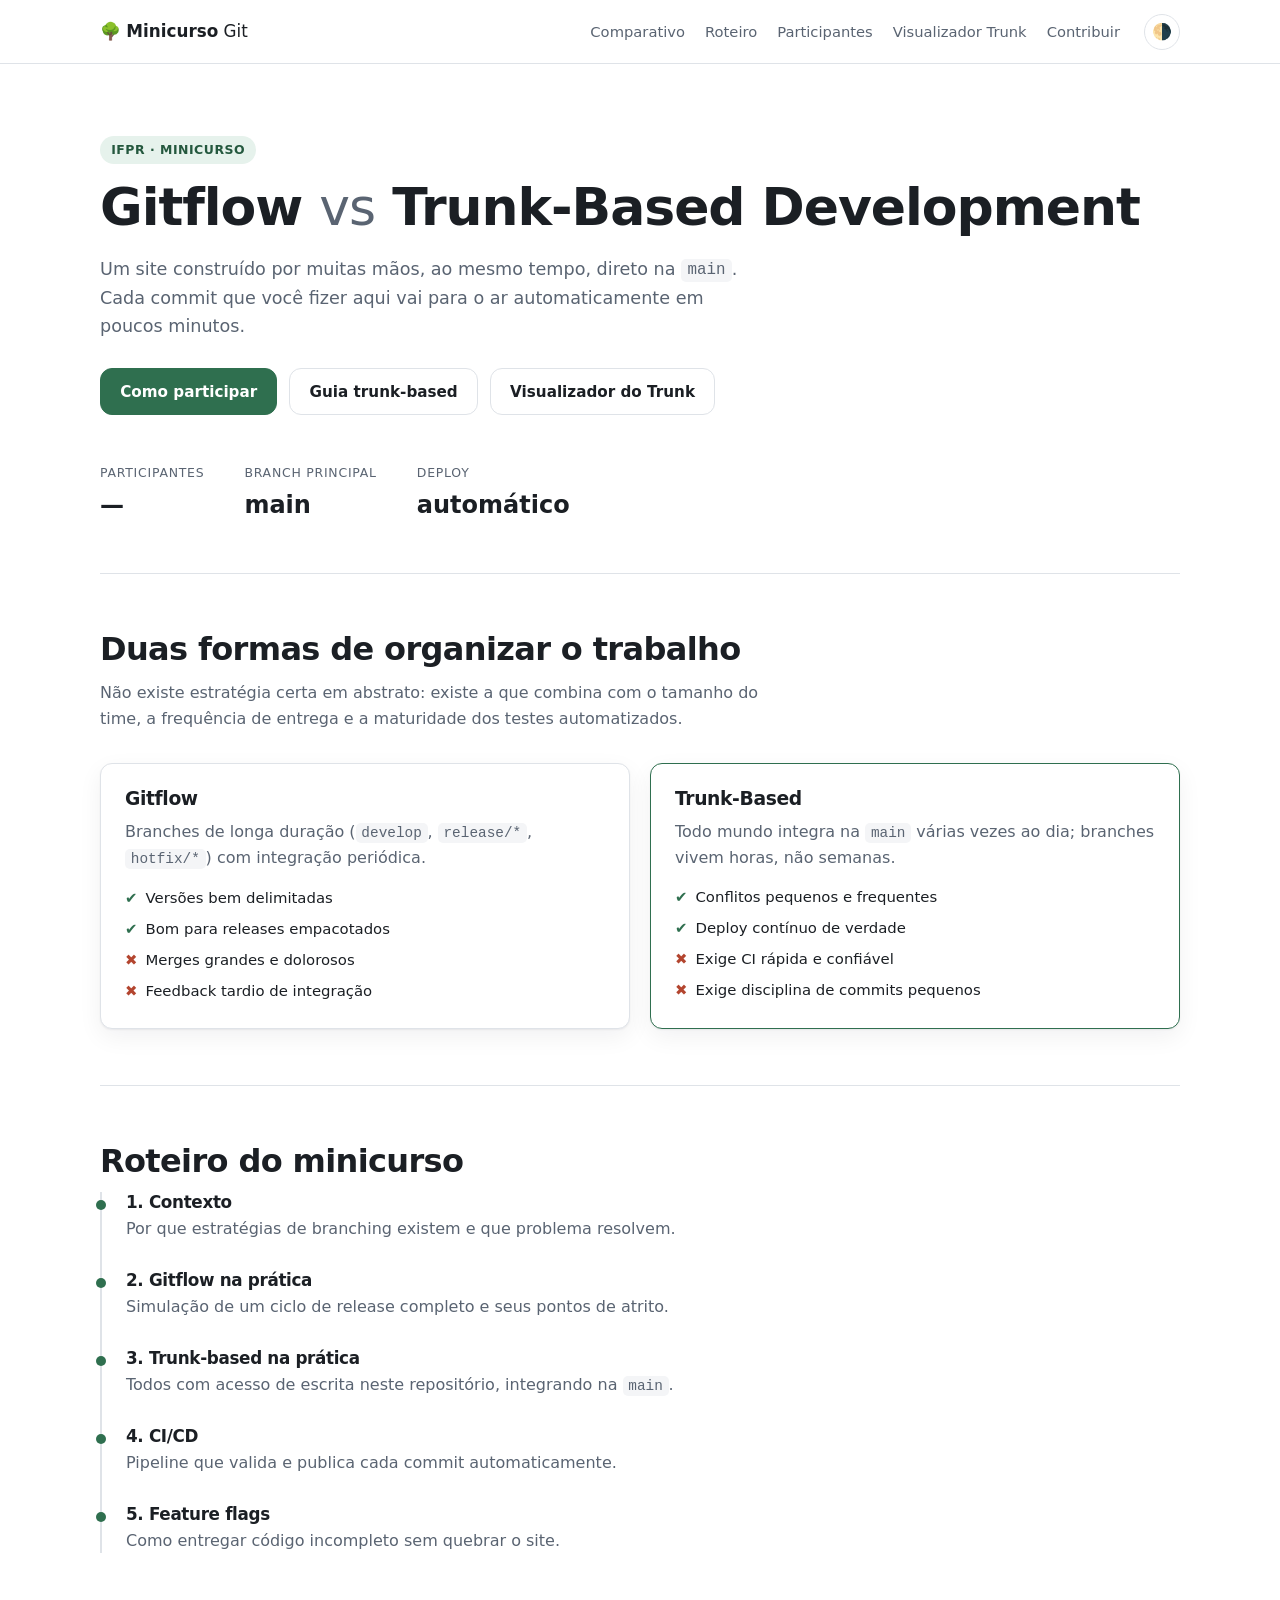
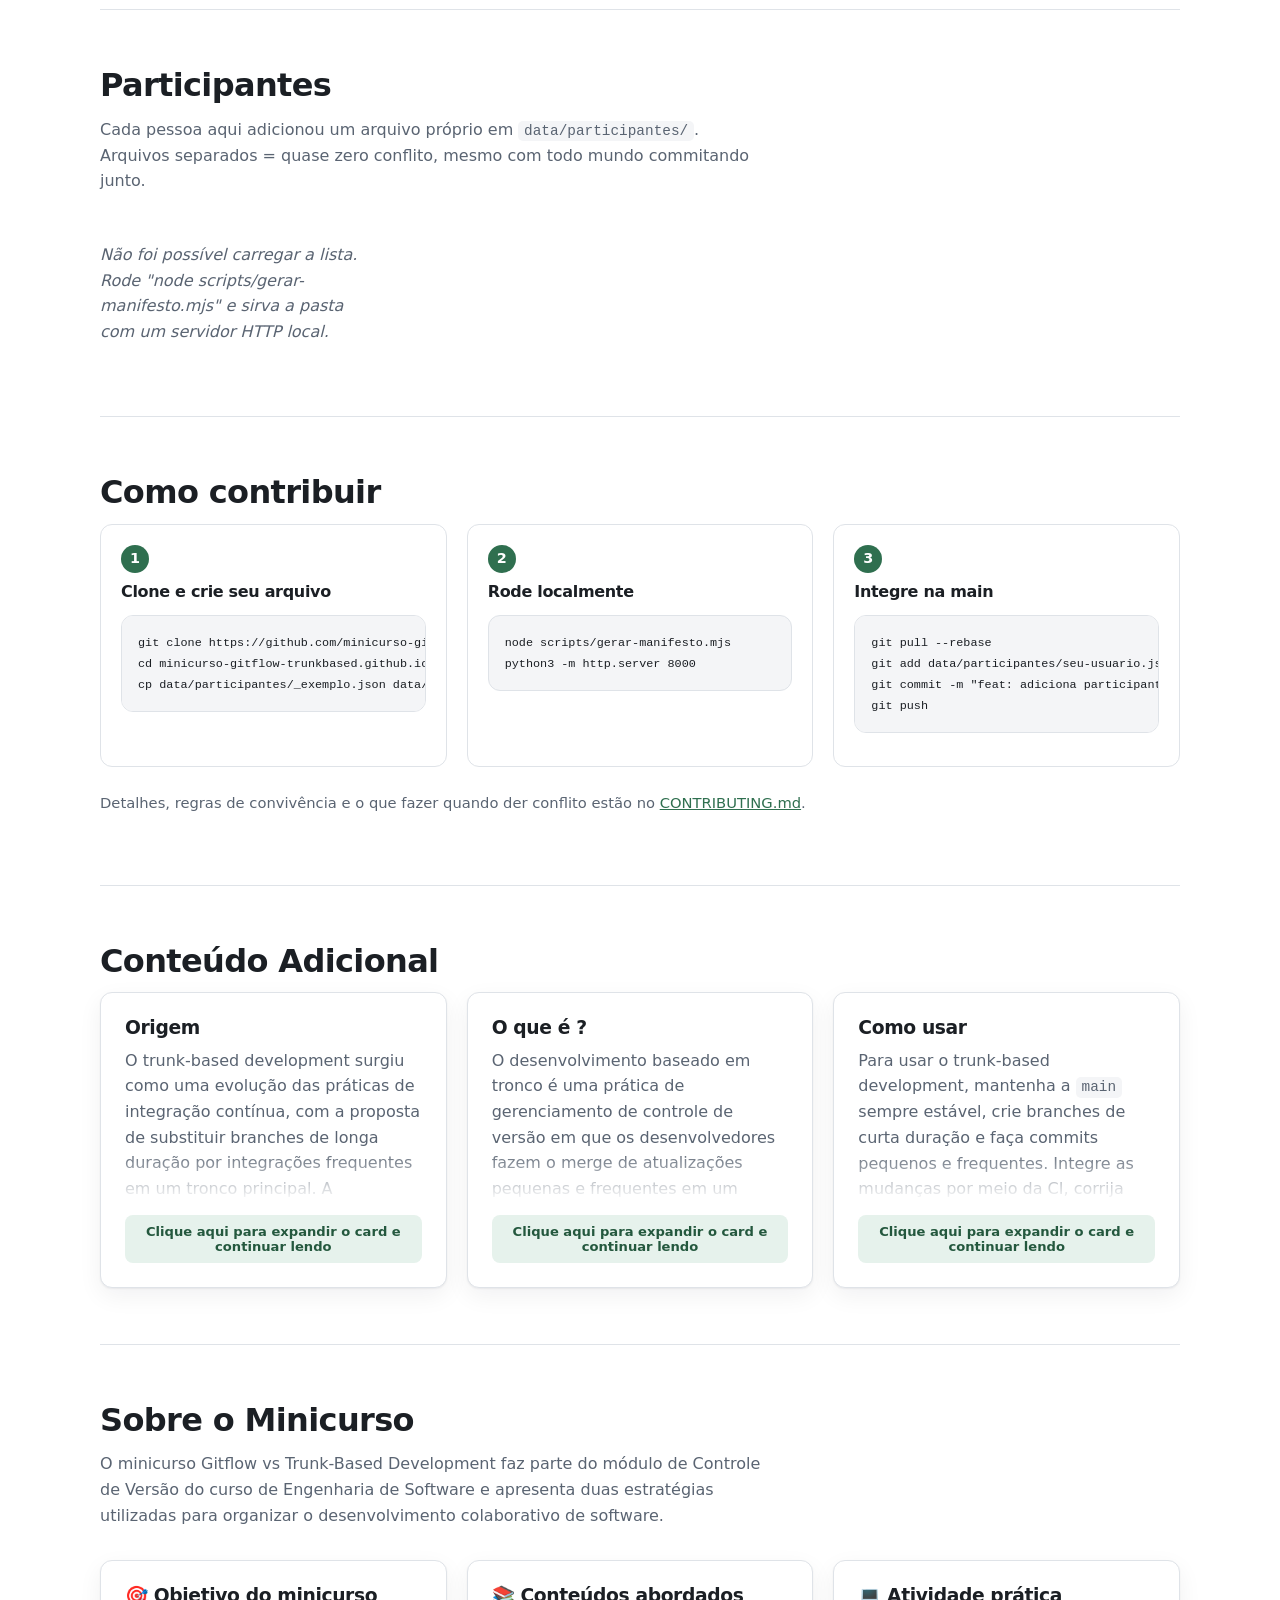
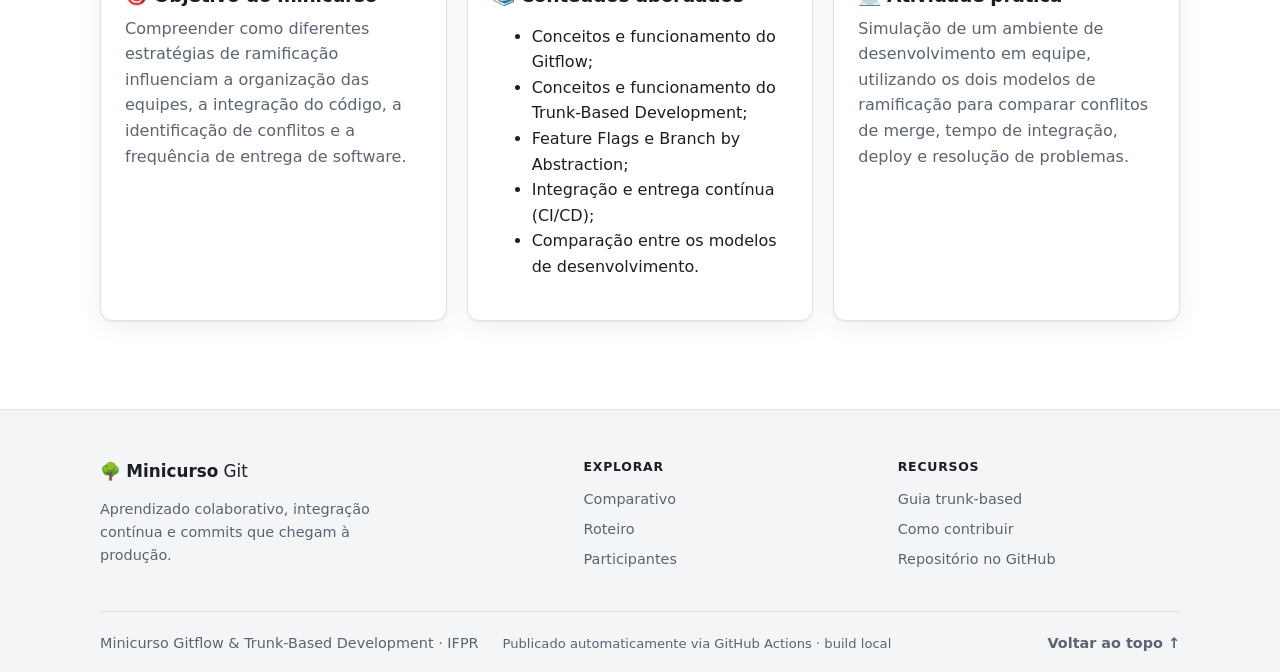
==== commit ac4adb74: "modified:   index.html" ====
--- a/index.html
+++ b/index.html
@@ -20,7 +20,6 @@
         <li><a href="#participantes">Participantes</a></li>
         <li><a href="visualizador.html">Visualizador Trunk</a></li>
         <li><a href="#contribuir">Contribuir</a></li>
-        <li><a href="#cards-lorem">Cards</a></li>
       </ul>
       <button id="alternar-tema" class="botao-tema" type="button" aria-label="Alternar tema claro/escuro">🌗</button>
     </nav>
@@ -130,44 +129,37 @@
     </section>
 
     <section id="cards-lorem" class="container secao">
-      <h2>Trunk-Based em cards</h2>
-      <p class="secao-intro">
-        Cada card apresenta um aspecto do Trunk-Based Development. Clique em
-        <strong>Saber mais</strong> para ver a explicação completa.
-      </p>
+      <h2>Conteúdo Adicional</h2>
       <div class="cartoes">
         <article class="cartao">
-          <h3>Mussum Ipsum</h3>
+          <h3>Origem</h3>
           <p>
-            Mussum Ipsum, cacilds vidis litro abertis. Nulla id gravida magna, ut semper sapien. Nullam volutpat risus nec leo
-            commodo, ut interdum diam laoreet. Sed non consequat odio. Quem manda na minha terra sou euzis! Eu nunca mais boto a
-            boca num copo de cachaça, agora eu só uso canudis!
+            O trunk-based development surgiu como uma evolução das práticas de integração contínua, com a proposta de substituir
+            branches de longa duração por integrações frequentes em um tronco principal. A abordagem busca reduzir conflitos,
+            acelerar o feedback e manter o código sempre pronto para ser entregue. Para ler mais informações sobre sua origem e
+            evolução, acesse: <a href="https://www.atlassian.com/br/continuous-delivery/continuous-integration/trunk-based-development" target="_blank" rel="noopener">Desenvolvimento baseado em troncos | Atlassian</a>.
           </p>
         </article>
-        <article class="cartao cartao-expansivel">
+        <article class="cartao">
           <h3>O que é ?</h3>
-          <div class="cartao-conteudo">
-            <p>
-              O desenvolvimento baseado em tronco é uma prática de gerenciamento de controle de versão em que os desenvolvedores
-              fazem o merge de atualizações pequenas e frequentes em um "tronco" ou ramificação principais. É uma prática comum
-              entre as equipes de DevOps e faz parte do ciclo de vida de DevOps porque simplifica as fases de merge e integração.
-              Na verdade, o desenvolvimento baseado em tronco é prática obrigatória de CI/CD. Os desenvolvedores podem criar
-              ramificações de curta duração com alguns pequenos commits se comparadas a outras estratégias de ramificação de
-              funções de longa duração. À medida em que crescem a complexidade da base de código e o tamanho da equipe, o
-              desenvolvimento baseado em tronco ajuda a manter o fluxo de versões de produção. Para ler mais informações sobre
-              esse assunto, acesse: <a href="https://www.atlassian.com/br/continuous-delivery/continuous-integration/trunk-based-development" target="_blank" rel="noopener">Desenvolvimento baseado em troncos | Atlassian</a>.
-            </p>
-          </div>
-          <button type="button" class="botao-expandir" aria-expanded="false">
-            Clique aqui para expandir o card e continuar lendo
-          </button>
-        </article>
-        <article class="cartao">
-          <h3>Mussum Ipsum parte 3</h3>
           <p>
-            Mussum Ipsum, cacilds vidis litro abertis. Nulla id gravida magna, ut semper sapien. Nullam volutpat risus nec leo
-            commodo, ut interdum diam laoreet. Sed non consequat odio. Quem manda na minha terra sou euzis! Eu nunca mais boto a
-            boca num copo de cachaça, agora eu só uso canudis!
+            O desenvolvimento baseado em tronco é uma prática de gerenciamento de controle de versão em que os desenvolvedores
+            fazem o merge de atualizações pequenas e frequentes em um "tronco" ou ramificação principais. É uma prática comum
+            entre as equipes de DevOps e faz parte do ciclo de vida de DevOps porque simplifica as fases de merge e integração.
+            Na verdade, o desenvolvimento baseado em tronco é prática obrigatória de CI/CD. Os desenvolvedores podem criar
+            ramificações de curta duração com alguns pequenos commits se comparadas a outras estratégias de ramificação de
+            funções de longa duração. À medida em que crescem a complexidade da base de código e o tamanho da equipe, o
+            desenvolvimento baseado em tronco ajuda a manter o fluxo de versões de produção. Para ler mais informações sobre
+            esse assunto, acesse: <a href="https://www.atlassian.com/br/continuous-delivery/continuous-integration/trunk-based-development" target="_blank" rel="noopener">Desenvolvimento baseado em troncos | Atlassian</a>.
+          </p>
+        </article>
+        <article class="cartao">
+          <h3>Como usar</h3>
+          <p>
+            Para usar o trunk-based development, mantenha a <code>main</code> sempre estável, crie branches de curta duração e
+            faça commits pequenos e frequentes. Integre as mudanças por meio da CI, corrija rapidamente qualquer falha e use
+            feature flags quando uma funcionalidade ainda não estiver pronta para o público. Para ler mais informações sobre
+            como aplicar essa prática, acesse: <a href="https://www.atlassian.com/br/continuous-delivery/continuous-integration/trunk-based-development" target="_blank" rel="noopener">Desenvolvimento baseado em troncos | Atlassian</a>.
           </p>
         </article>
       </div>
--- a/assets/css/style.css
+++ b/assets/css/style.css
@@ -446,6 +446,7 @@
   border-color: var(--acento);
   outline: 2px solid var(--acento-suave);
   background: color-mix(in srgb, var(--acento-suave) 30%, var(--superficie));
+  box-shadow: inset 4px 0 var(--acento), var(--sombra);
 }
 
 .timeline-item:focus-visible {
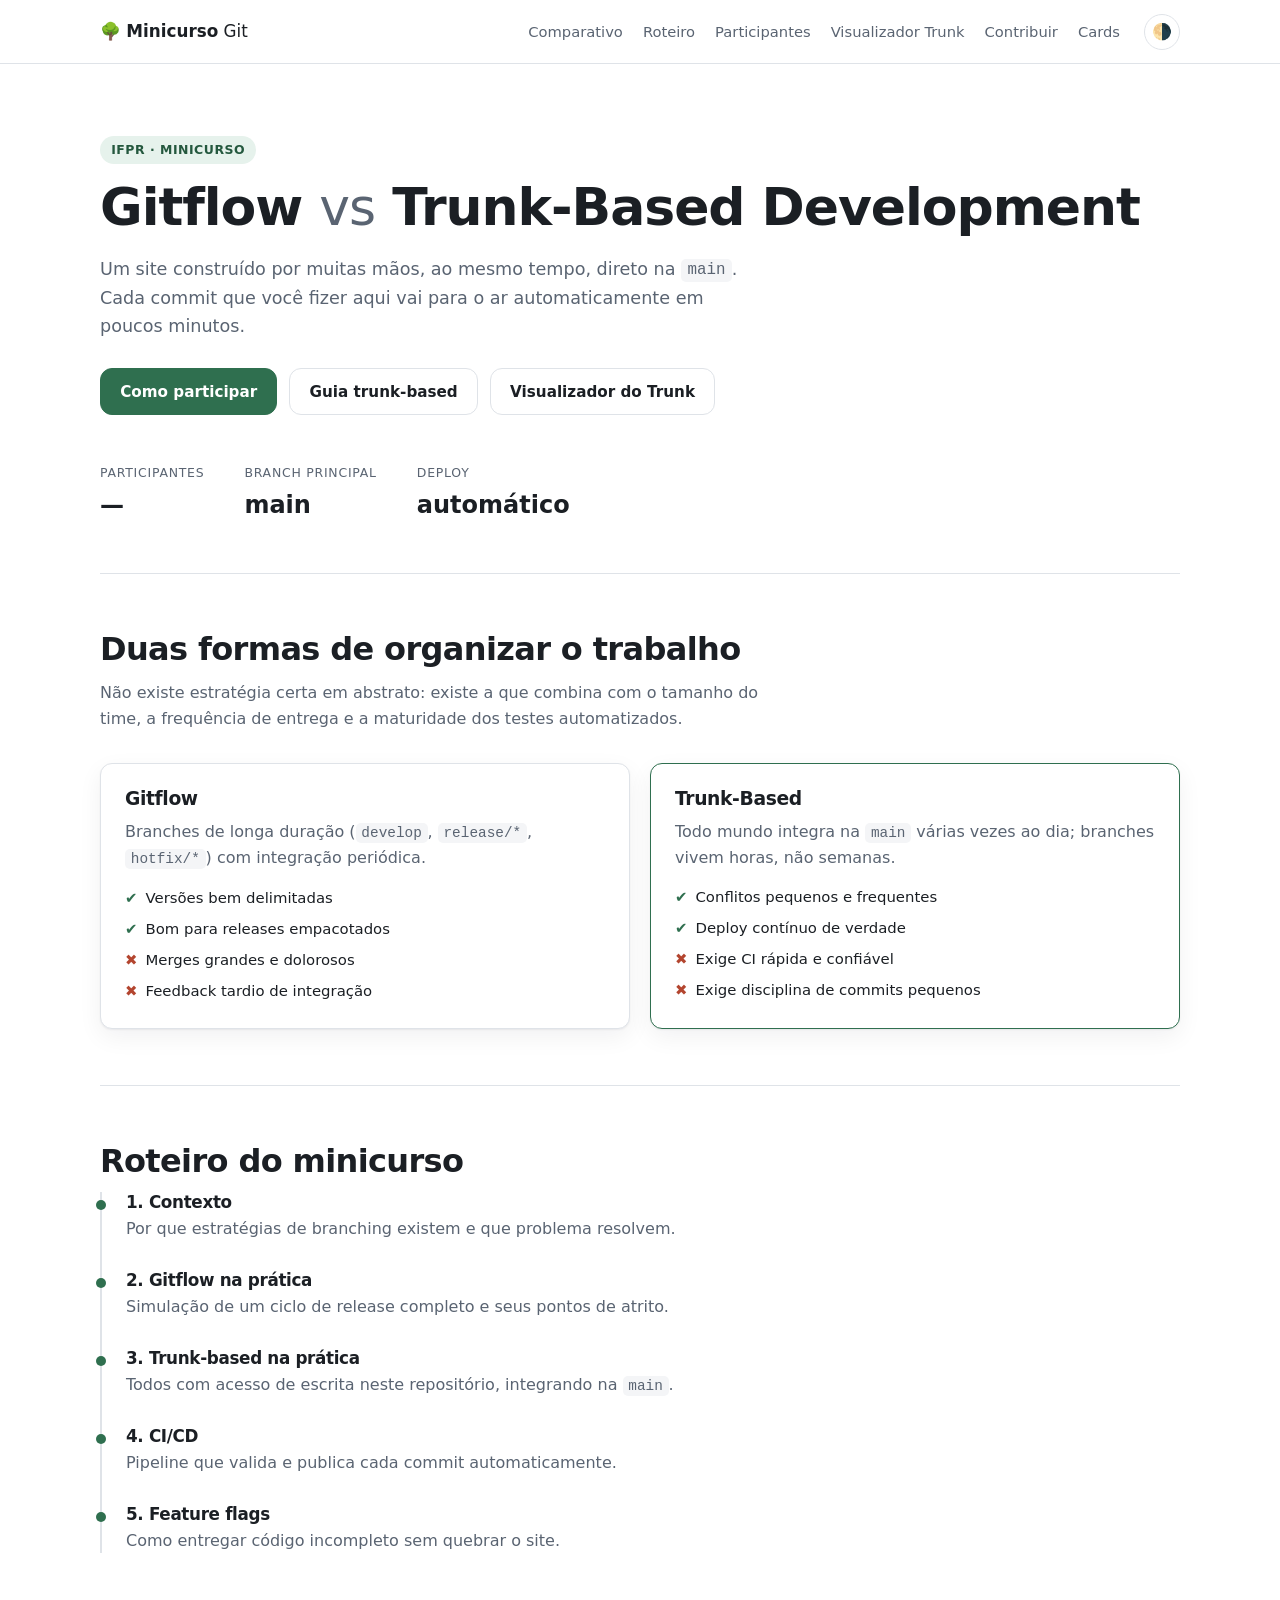
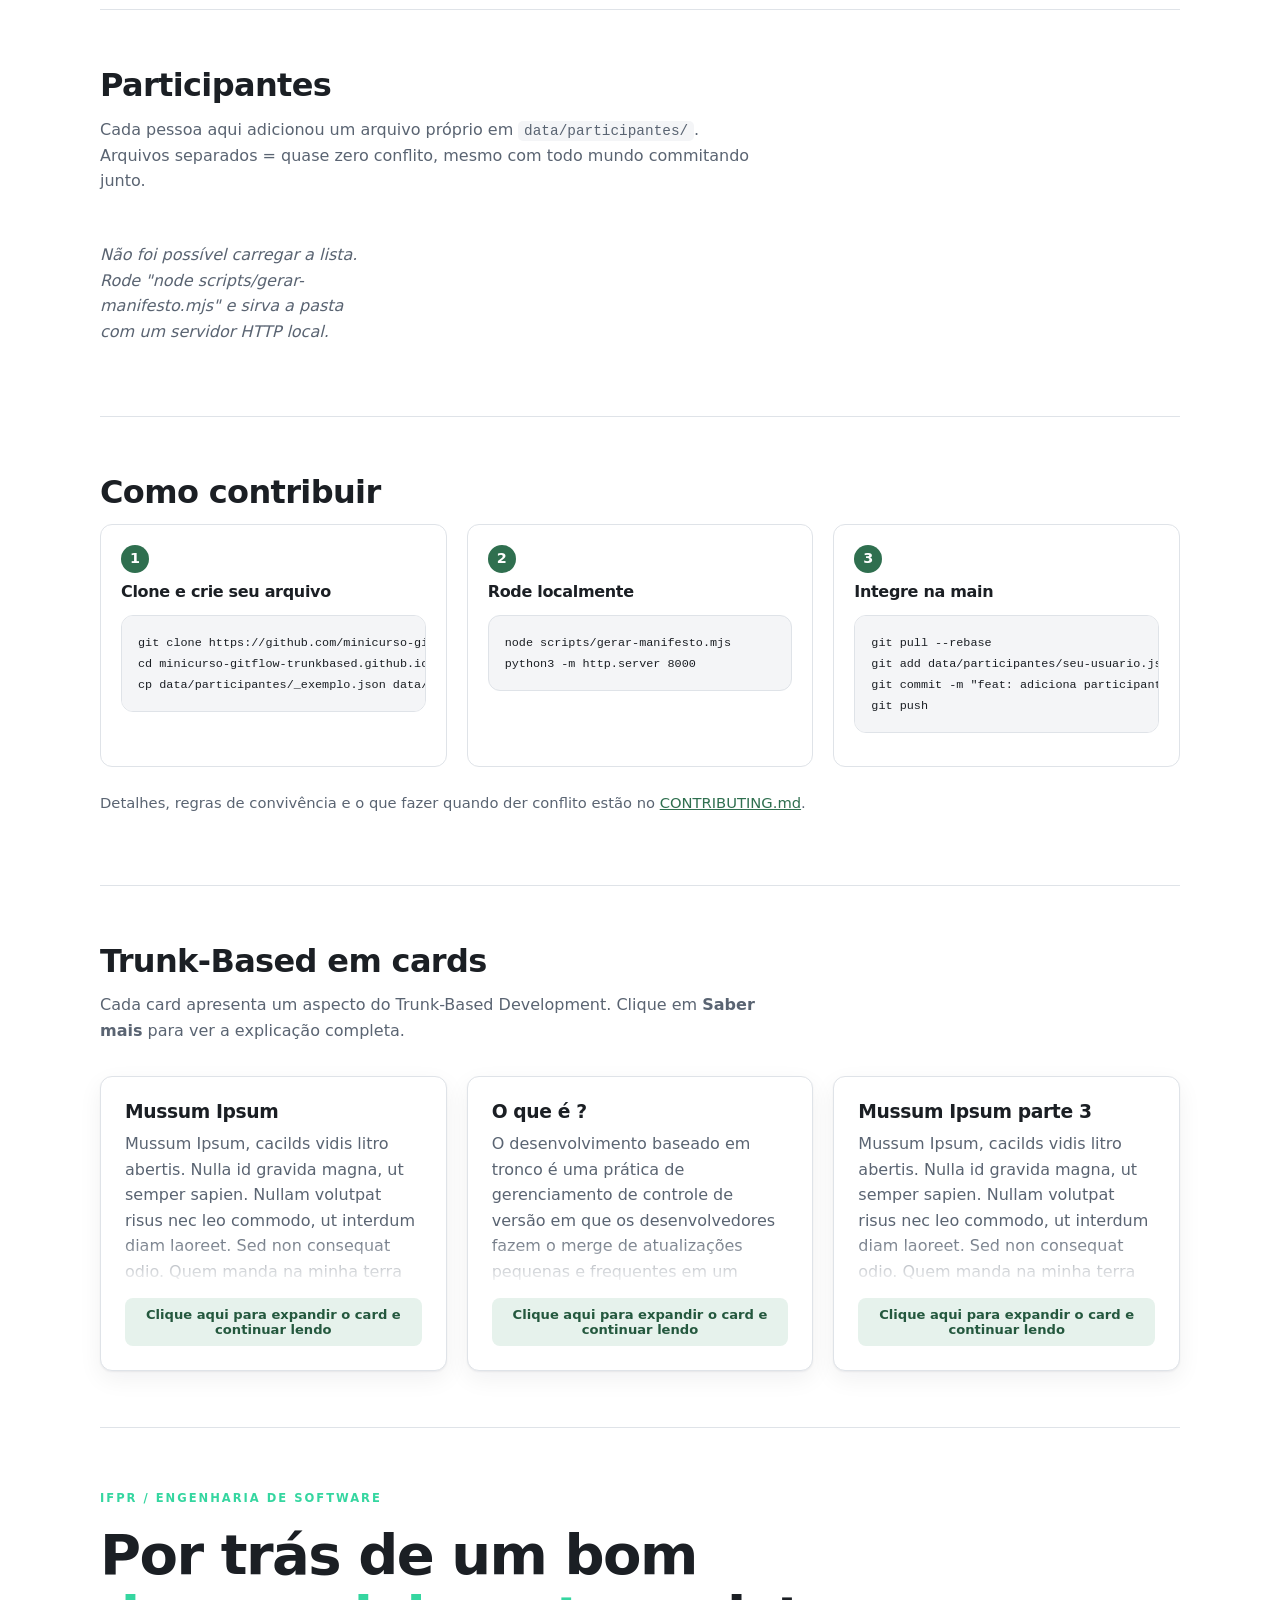
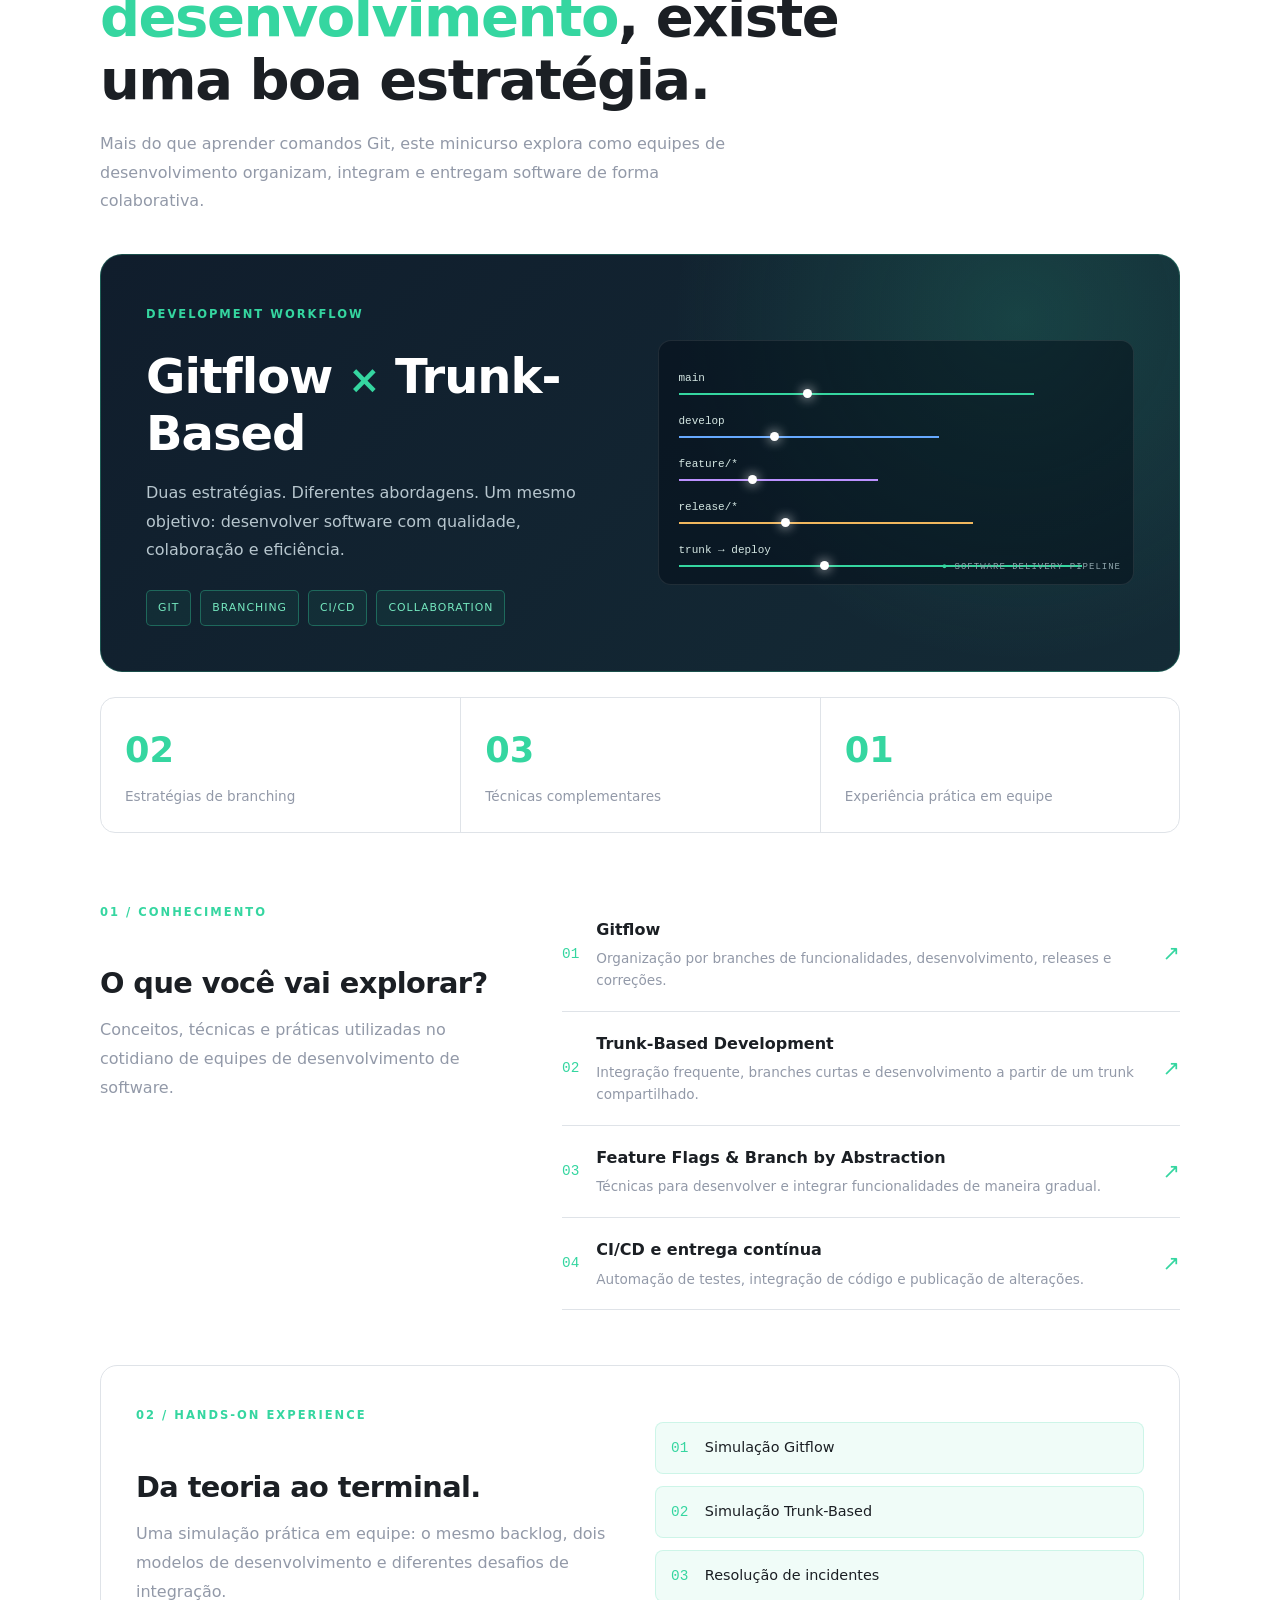
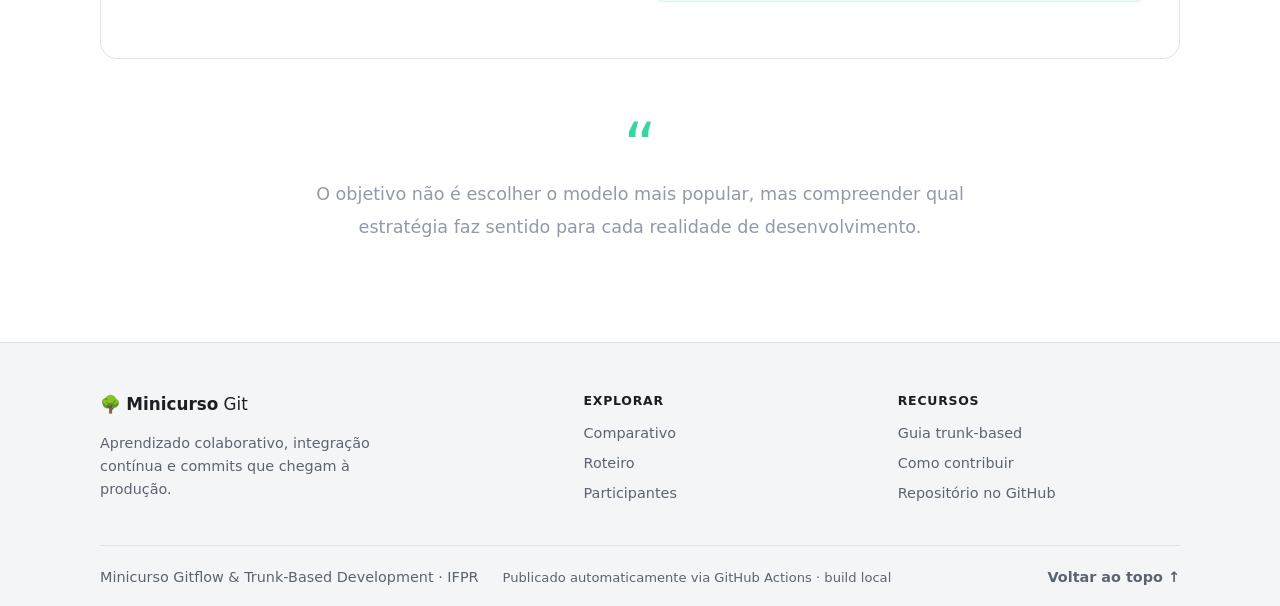
==== commit 52b9fb5e: "fix: alterando css e maior observação" ====
--- a/index.html
+++ b/index.html
@@ -20,6 +20,7 @@
         <li><a href="#participantes">Participantes</a></li>
         <li><a href="visualizador.html">Visualizador Trunk</a></li>
         <li><a href="#contribuir">Contribuir</a></li>
+        <li><a href="#cards-lorem">Cards</a></li>
       </ul>
       <button id="alternar-tema" class="botao-tema" type="button" aria-label="Alternar tema claro/escuro">🌗</button>
     </nav>
@@ -129,83 +130,191 @@
     </section>
 
     <section id="cards-lorem" class="container secao">
-      <h2>Conteúdo Adicional</h2>
+      <h2>Trunk-Based em cards</h2>
+      <p class="secao-intro">
+        Cada card apresenta um aspecto do Trunk-Based Development. Clique em
+        <strong>Saber mais</strong> para ver a explicação completa.
+      </p>
       <div class="cartoes">
         <article class="cartao">
-          <h3>Origem</h3>
+          <h3>Mussum Ipsum</h3>
           <p>
-            O trunk-based development surgiu como uma evolução das práticas de integração contínua, com a proposta de substituir
-            branches de longa duração por integrações frequentes em um tronco principal. A abordagem busca reduzir conflitos,
-            acelerar o feedback e manter o código sempre pronto para ser entregue. Para ler mais informações sobre sua origem e
-            evolução, acesse: <a href="https://www.atlassian.com/br/continuous-delivery/continuous-integration/trunk-based-development" target="_blank" rel="noopener">Desenvolvimento baseado em troncos | Atlassian</a>.
+            Mussum Ipsum, cacilds vidis litro abertis. Nulla id gravida magna, ut semper sapien. Nullam volutpat risus nec leo
+            commodo, ut interdum diam laoreet. Sed non consequat odio. Quem manda na minha terra sou euzis! Eu nunca mais boto a
+            boca num copo de cachaça, agora eu só uso canudis!
           </p>
         </article>
+        <article class="cartao cartao-expansivel">
+          <h3>O que é ?</h3>
+          <div class="cartao-conteudo">
+            <p>
+              O desenvolvimento baseado em tronco é uma prática de gerenciamento de controle de versão em que os desenvolvedores
+              fazem o merge de atualizações pequenas e frequentes em um "tronco" ou ramificação principais. É uma prática comum
+              entre as equipes de DevOps e faz parte do ciclo de vida de DevOps porque simplifica as fases de merge e integração.
+              Na verdade, o desenvolvimento baseado em tronco é prática obrigatória de CI/CD. Os desenvolvedores podem criar
+              ramificações de curta duração com alguns pequenos commits se comparadas a outras estratégias de ramificação de
+              funções de longa duração. À medida em que crescem a complexidade da base de código e o tamanho da equipe, o
+              desenvolvimento baseado em tronco ajuda a manter o fluxo de versões de produção. Para ler mais informações sobre
+              esse assunto, acesse: <a href="https://www.atlassian.com/br/continuous-delivery/continuous-integration/trunk-based-development" target="_blank" rel="noopener">Desenvolvimento baseado em troncos | Atlassian</a>.
+            </p>
+          </div>
+          <button type="button" class="botao-expandir" aria-expanded="false">
+            Clique aqui para expandir o card e continuar lendo
+          </button>
+        </article>
         <article class="cartao">
-          <h3>O que é ?</h3>
+          <h3>Mussum Ipsum parte 3</h3>
           <p>
-            O desenvolvimento baseado em tronco é uma prática de gerenciamento de controle de versão em que os desenvolvedores
-            fazem o merge de atualizações pequenas e frequentes em um "tronco" ou ramificação principais. É uma prática comum
-            entre as equipes de DevOps e faz parte do ciclo de vida de DevOps porque simplifica as fases de merge e integração.
-            Na verdade, o desenvolvimento baseado em tronco é prática obrigatória de CI/CD. Os desenvolvedores podem criar
-            ramificações de curta duração com alguns pequenos commits se comparadas a outras estratégias de ramificação de
-            funções de longa duração. À medida em que crescem a complexidade da base de código e o tamanho da equipe, o
-            desenvolvimento baseado em tronco ajuda a manter o fluxo de versões de produção. Para ler mais informações sobre
-            esse assunto, acesse: <a href="https://www.atlassian.com/br/continuous-delivery/continuous-integration/trunk-based-development" target="_blank" rel="noopener">Desenvolvimento baseado em troncos | Atlassian</a>.
+            Mussum Ipsum, cacilds vidis litro abertis. Nulla id gravida magna, ut semper sapien. Nullam volutpat risus nec leo
+            commodo, ut interdum diam laoreet. Sed non consequat odio. Quem manda na minha terra sou euzis! Eu nunca mais boto a
+            boca num copo de cachaça, agora eu só uso canudis!
           </p>
         </article>
-        <article class="cartao">
-          <h3>Como usar</h3>
-          <p>
-            Para usar o trunk-based development, mantenha a <code>main</code> sempre estável, crie branches de curta duração e
-            faça commits pequenos e frequentes. Integre as mudanças por meio da CI, corrija rapidamente qualquer falha e use
-            feature flags quando uma funcionalidade ainda não estiver pronta para o público. Para ler mais informações sobre
-            como aplicar essa prática, acesse: <a href="https://www.atlassian.com/br/continuous-delivery/continuous-integration/trunk-based-development" target="_blank" rel="noopener">Desenvolvimento baseado em troncos | Atlassian</a>.
-          </p>
-        </article>
       </div>
     </section>
     
-<section id="sobre-curso" class="container secao">
-  <h2>Sobre o Minicurso</h2>
-
-  <p class="secao-intro">
-    O minicurso Gitflow vs Trunk-Based Development faz parte
-    do módulo de Controle de Versão do curso de Engenharia de
-    Software e apresenta duas estratégias utilizadas para
-    organizar o desenvolvimento colaborativo de software.
-  </p>
-
-  <div class="cartoes">
-    <article class="cartao">
-      <h3>🎯 Objetivo do minicurso</h3>
+
+<section id="sobre-curso" class="container secao sobre-curso">
+  <div class="curso-cabecalho">
+    <span class="curso-tag">IFPR / ENGENHARIA DE SOFTWARE</span>
+    <h2>Por trás de um bom <span>desenvolvimento</span>, existe uma boa estratégia.</h2>
+    <p>
+      Mais do que aprender comandos Git, este minicurso explora
+      como equipes de desenvolvimento organizam, integram e
+      entregam software de forma colaborativa.
+    </p>
+  </div>
+
+  <div class="curso-banner">
+    <div class="curso-banner-info">
+      <span class="curso-label">DEVELOPMENT WORKFLOW</span>
+      <h3>Gitflow <span>×</span> Trunk-Based</h3>
       <p>
-        Compreender como diferentes estratégias de ramificação
-        influenciam a organização das equipes, a integração do
-        código, a identificação de conflitos e a frequência
-        de entrega de software.
-      </p>
-    </article>
-
-    <article class="cartao">
-      <h3>📚 Conteúdos abordados</h3>
-      <ul>
-        <li>Conceitos e funcionamento do Gitflow;</li>
-        <li>Conceitos e funcionamento do Trunk-Based Development;</li>
-        <li>Feature Flags e Branch by Abstraction;</li>
-        <li>Integração e entrega contínua (CI/CD);</li>
-        <li>Comparação entre os modelos de desenvolvimento.</li>
-      </ul>
-    </article>
-
-    <article class="cartao">
-      <h3>💻 Atividade prática</h3>
+        Duas estratégias. Diferentes abordagens.
+        Um mesmo objetivo: desenvolver software com qualidade,
+        colaboração e eficiência.
+      </p>
+      <div class="curso-tags">
+        <span>GIT</span>
+        <span>BRANCHING</span>
+        <span>CI/CD</span>
+        <span>COLLABORATION</span>
+      </div>
+    </div>
+
+    <div class="curso-grafico" aria-hidden="true">
+      <div class="fluxo-linha fluxo-main">
+        <span class="fluxo-ponto"></span>
+        <span class="fluxo-texto">main</span>
+      </div>
+      <div class="fluxo-linha fluxo-develop">
+        <span class="fluxo-ponto"></span>
+        <span class="fluxo-texto">develop</span>
+      </div>
+      <div class="fluxo-linha fluxo-feature">
+        <span class="fluxo-ponto"></span>
+        <span class="fluxo-texto">feature/*</span>
+      </div>
+      <div class="fluxo-linha fluxo-release">
+        <span class="fluxo-ponto"></span>
+        <span class="fluxo-texto">release/*</span>
+      </div>
+      <div class="fluxo-linha fluxo-trunk">
+        <span class="fluxo-ponto"></span>
+        <span class="fluxo-texto">trunk → deploy</span>
+      </div>
+      <div class="grafico-legenda">
+        <span>●</span> SOFTWARE DELIVERY PIPELINE
+      </div>
+    </div>
+  </div>
+
+  <div class="curso-indicadores">
+    <div class="indicador">
+      <span class="indicador-numero">02</span>
+      <span class="indicador-titulo">Estratégias de branching</span>
+    </div>
+    <div class="indicador">
+      <span class="indicador-numero">03</span>
+      <span class="indicador-titulo">Técnicas complementares</span>
+    </div>
+    <div class="indicador">
+      <span class="indicador-numero">01</span>
+      <span class="indicador-titulo">Experiência prática em equipe</span>
+    </div>
+  </div>
+
+  <div class="curso-conteudo">
+    <div class="curso-conteudo-titulo">
+      <span class="curso-label">01 / CONHECIMENTO</span>
+      <h3>O que você vai explorar?</h3>
       <p>
-        Simulação de um ambiente de desenvolvimento em equipe,
-        utilizando os dois modelos de ramificação para comparar
-        conflitos de merge, tempo de integração, deploy e
-        resolução de problemas.
-      </p>
-    </article>
+        Conceitos, técnicas e práticas utilizadas no cotidiano
+        de equipes de desenvolvimento de software.
+      </p>
+    </div>
+
+    <div class="curso-topicos">
+      <article class="topico">
+        <span class="topico-numero">01</span>
+        <div>
+          <h4>Gitflow</h4>
+          <p>Organização por branches de funcionalidades, desenvolvimento, releases e correções.</p>
+        </div>
+        <span class="topico-simbolo">↗</span>
+      </article>
+
+      <article class="topico">
+        <span class="topico-numero">02</span>
+        <div>
+          <h4>Trunk-Based Development</h4>
+          <p>Integração frequente, branches curtas e desenvolvimento a partir de um trunk compartilhado.</p>
+        </div>
+        <span class="topico-simbolo">↗</span>
+      </article>
+
+      <article class="topico">
+        <span class="topico-numero">03</span>
+        <div>
+          <h4>Feature Flags & Branch by Abstraction</h4>
+          <p>Técnicas para desenvolver e integrar funcionalidades de maneira gradual.</p>
+        </div>
+        <span class="topico-simbolo">↗</span>
+      </article>
+
+      <article class="topico">
+        <span class="topico-numero">04</span>
+        <div>
+          <h4>CI/CD e entrega contínua</h4>
+          <p>Automação de testes, integração de código e publicação de alterações.</p>
+        </div>
+        <span class="topico-simbolo">↗</span>
+      </article>
+    </div>
+  </div>
+
+  <div class="curso-pratica">
+    <div>
+      <span class="curso-label">02 / HANDS-ON EXPERIENCE</span>
+      <h3>Da teoria ao terminal.</h3>
+      <p>
+        Uma simulação prática em equipe: o mesmo backlog,
+        dois modelos de desenvolvimento e diferentes desafios
+        de integração.
+      </p>
+    </div>
+    <div class="pratica-etapas">
+      <div><span>01</span> Simulação Gitflow</div>
+      <div><span>02</span> Simulação Trunk-Based</div>
+      <div><span>03</span> Resolução de incidentes</div>
+    </div>
+  </div>
+
+  <div class="curso-frase">
+    <span>“</span>
+    O objetivo não é escolher o modelo mais popular,
+    mas compreender qual estratégia faz sentido para
+    cada realidade de desenvolvimento.
   </div>
 </section>
 
--- a/assets/css/style.css
+++ b/assets/css/style.css
@@ -903,3 +903,342 @@
 .cartao-detalhe p:last-child { margin-bottom: 0; }
 @keyframes aparecer { from { opacity: 0; transform: translateY(-4px); } to { opacity: 1; transform: none; } }
 @media (prefers-reduced-motion: reduce) { .cartao-detalhe { animation: none; } }
+
+
+
+
+/* ===== SOBRE O MINICURSO ===== */
+
+.sobre-curso {
+  position: relative;
+  overflow: hidden;
+}
+
+.curso-cabecalho {
+  max-width: 760px;
+  margin-bottom: 38px;
+}
+
+.curso-tag,
+.curso-label {
+  display: inline-block;
+  color: #35d6a0;
+  font-size: 0.72rem;
+  font-weight: 800;
+  letter-spacing: 2px;
+  margin-bottom: 16px;
+}
+
+.curso-cabecalho h2 {
+  font-size: clamp(2rem, 5vw, 3.5rem);
+  line-height: 1.12;
+  letter-spacing: -1.5px;
+  margin-bottom: 18px;
+}
+
+.curso-cabecalho h2 span {
+  color: #35d6a0;
+}
+
+.curso-cabecalho > p {
+  color: var(--texto-secundario, #9299a8);
+  line-height: 1.8;
+  max-width: 650px;
+}
+
+.curso-banner {
+  display: grid;
+  grid-template-columns: 1fr 1fr;
+  gap: 35px;
+  align-items: center;
+  padding: 45px;
+  border-radius: 22px;
+  background:
+    radial-gradient(circle at 85% 15%, rgba(53,214,160,.16), transparent 35%),
+    linear-gradient(135deg, #101d2c, #142b36);
+  border: 1px solid rgba(53,214,160,.25);
+  color: #fff;
+  position: relative;
+  overflow: hidden;
+}
+
+.curso-banner-info h3 {
+  font-size: clamp(2rem, 4vw, 3rem);
+  margin: 8px 0 16px;
+  letter-spacing: -1px;
+}
+
+.curso-banner-info h3 span {
+  color: #35d6a0;
+  font-size: .8em;
+}
+
+.curso-banner-info p {
+  color: #b7c6ce;
+  line-height: 1.8;
+  max-width: 440px;
+}
+
+.curso-tags {
+  display: flex;
+  flex-wrap: wrap;
+  gap: 9px;
+  margin-top: 25px;
+}
+
+.curso-tags span {
+  font-size: .68rem;
+  letter-spacing: 1px;
+  padding: 8px 11px;
+  border: 1px solid rgba(53,214,160,.35);
+  border-radius: 5px;
+  color: #75e8bf;
+  background: rgba(53,214,160,.07);
+}
+
+/* Visualização de branches */
+
+.curso-grafico {
+  position: relative;
+  min-height: 245px;
+  padding: 15px;
+  border-radius: 13px;
+  background: rgba(3,12,21,.48);
+  border: 1px solid rgba(255,255,255,.09);
+  font-family: monospace;
+}
+
+.fluxo-linha {
+  position: absolute;
+  left: 20px;
+  height: 2px;
+  width: 75%;
+  background: #35d6a0;
+}
+
+.fluxo-main { top: 52px; }
+.fluxo-develop {
+  top: 95px;
+  width: 55%;
+  background: #66a9ff;
+}
+.fluxo-feature {
+  top: 138px;
+  width: 42%;
+  background: #bb91ff;
+}
+.fluxo-release {
+  top: 181px;
+  width: 62%;
+  background: #f0b75e;
+}
+.fluxo-trunk {
+  top: 224px;
+  width: 85%;
+  background: #35d6a0;
+}
+
+.fluxo-ponto {
+  display: block;
+  position: absolute;
+  width: 9px;
+  height: 9px;
+  top: -4px;
+  left: 35%;
+  border-radius: 50%;
+  background: #fff;
+  box-shadow: 0 0 12px currentColor;
+}
+
+.fluxo-texto {
+  position: absolute;
+  top: -23px;
+  left: 0;
+  color: #d5e7e3;
+  font-size: 11px;
+}
+
+.grafico-legenda {
+  position: absolute;
+  bottom: 10px;
+  right: 12px;
+  font-size: 9px;
+  letter-spacing: 1px;
+  color: #8fa5ac;
+}
+
+.grafico-legenda span {
+  color: #35d6a0;
+}
+
+/* Indicadores */
+
+.curso-indicadores {
+  display: grid;
+  grid-template-columns: repeat(3, 1fr);
+  margin: 25px 0 65px;
+  border: 1px solid var(--borda, #303a46);
+  border-radius: 15px;
+  overflow: hidden;
+}
+
+.indicador {
+  padding: 24px;
+  display: flex;
+  flex-direction: column;
+  gap: 8px;
+}
+
+.indicador + .indicador {
+  border-left: 1px solid var(--borda, #303a46);
+}
+
+.indicador-numero {
+  font-size: 2.2rem;
+  font-weight: 800;
+  color: #35d6a0;
+}
+
+.indicador-titulo {
+  font-size: .85rem;
+  color: var(--texto-secundario, #9299a8);
+}
+
+/* Conteúdo */
+
+.curso-conteudo {
+  display: grid;
+  grid-template-columns: .8fr 1.2fr;
+  gap: 50px;
+  margin-bottom: 55px;
+}
+
+.curso-conteudo-titulo h3,
+.curso-pratica h3 {
+  font-size: 1.8rem;
+  margin-bottom: 12px;
+}
+
+.curso-conteudo-titulo p,
+.curso-pratica p {
+  color: var(--texto-secundario, #9299a8);
+  line-height: 1.8;
+}
+
+.curso-topicos {
+  display: flex;
+  flex-direction: column;
+}
+
+.topico {
+  display: flex;
+  align-items: center;
+  gap: 17px;
+  padding: 19px 0;
+  border-bottom: 1px solid var(--borda, #303a46);
+}
+
+.topico-numero {
+  font-family: monospace;
+  color: #35d6a0;
+  font-size: .9rem;
+}
+
+.topico h4 {
+  margin: 0 0 6px;
+}
+
+.topico p {
+  margin: 0;
+  font-size: .85rem;
+  line-height: 1.6;
+  color: var(--texto-secundario, #9299a8);
+}
+
+.topico-simbolo {
+  margin-left: auto;
+  color: #35d6a0;
+  font-size: 1.3rem;
+}
+
+/* Atividade prática */
+
+.curso-pratica {
+  display: grid;
+  grid-template-columns: 1fr 1fr;
+  gap: 30px;
+  padding: 35px;
+  border-radius: 17px;
+  background: var(--superficie, #17212d);
+  border: 1px solid var(--borda, #303a46);
+}
+
+.pratica-etapas {
+  display: flex;
+  flex-direction: column;
+  justify-content: center;
+  gap: 12px;
+}
+
+.pratica-etapas div {
+  padding: 13px 15px;
+  background: rgba(53,214,160,.07);
+  border: 1px solid rgba(53,214,160,.18);
+  border-radius: 8px;
+  font-size: .9rem;
+}
+
+.pratica-etapas span {
+  color: #35d6a0;
+  font-family: monospace;
+  margin-right: 12px;
+}
+
+/* Frase final */
+
+.curso-frase {
+  text-align: center;
+  max-width: 720px;
+  margin: 55px auto 10px;
+  font-size: 1.1rem;
+  line-height: 1.9;
+  color: var(--texto-secundario, #9299a8);
+}
+
+.curso-frase > span {
+  display: block;
+  font-size: 4rem;
+  color: #35d6a0;
+  line-height: 1;
+}
+
+/* Responsividade */
+
+@media (max-width: 750px) {
+  .curso-banner,
+  .curso-conteudo,
+  .curso-pratica {
+    grid-template-columns: 1fr;
+  }
+
+  .curso-banner {
+    padding: 25px;
+  }
+
+  .curso-indicadores {
+    grid-template-columns: 1fr;
+  }
+
+  .indicador + .indicador {
+    border-left: none;
+    border-top: 1px solid var(--borda, #303a46);
+  }
+
+  .curso-grafico {
+    min-height: 255px;
+  }
+
+  .curso-conteudo {
+    gap: 25px;
+  }
+}
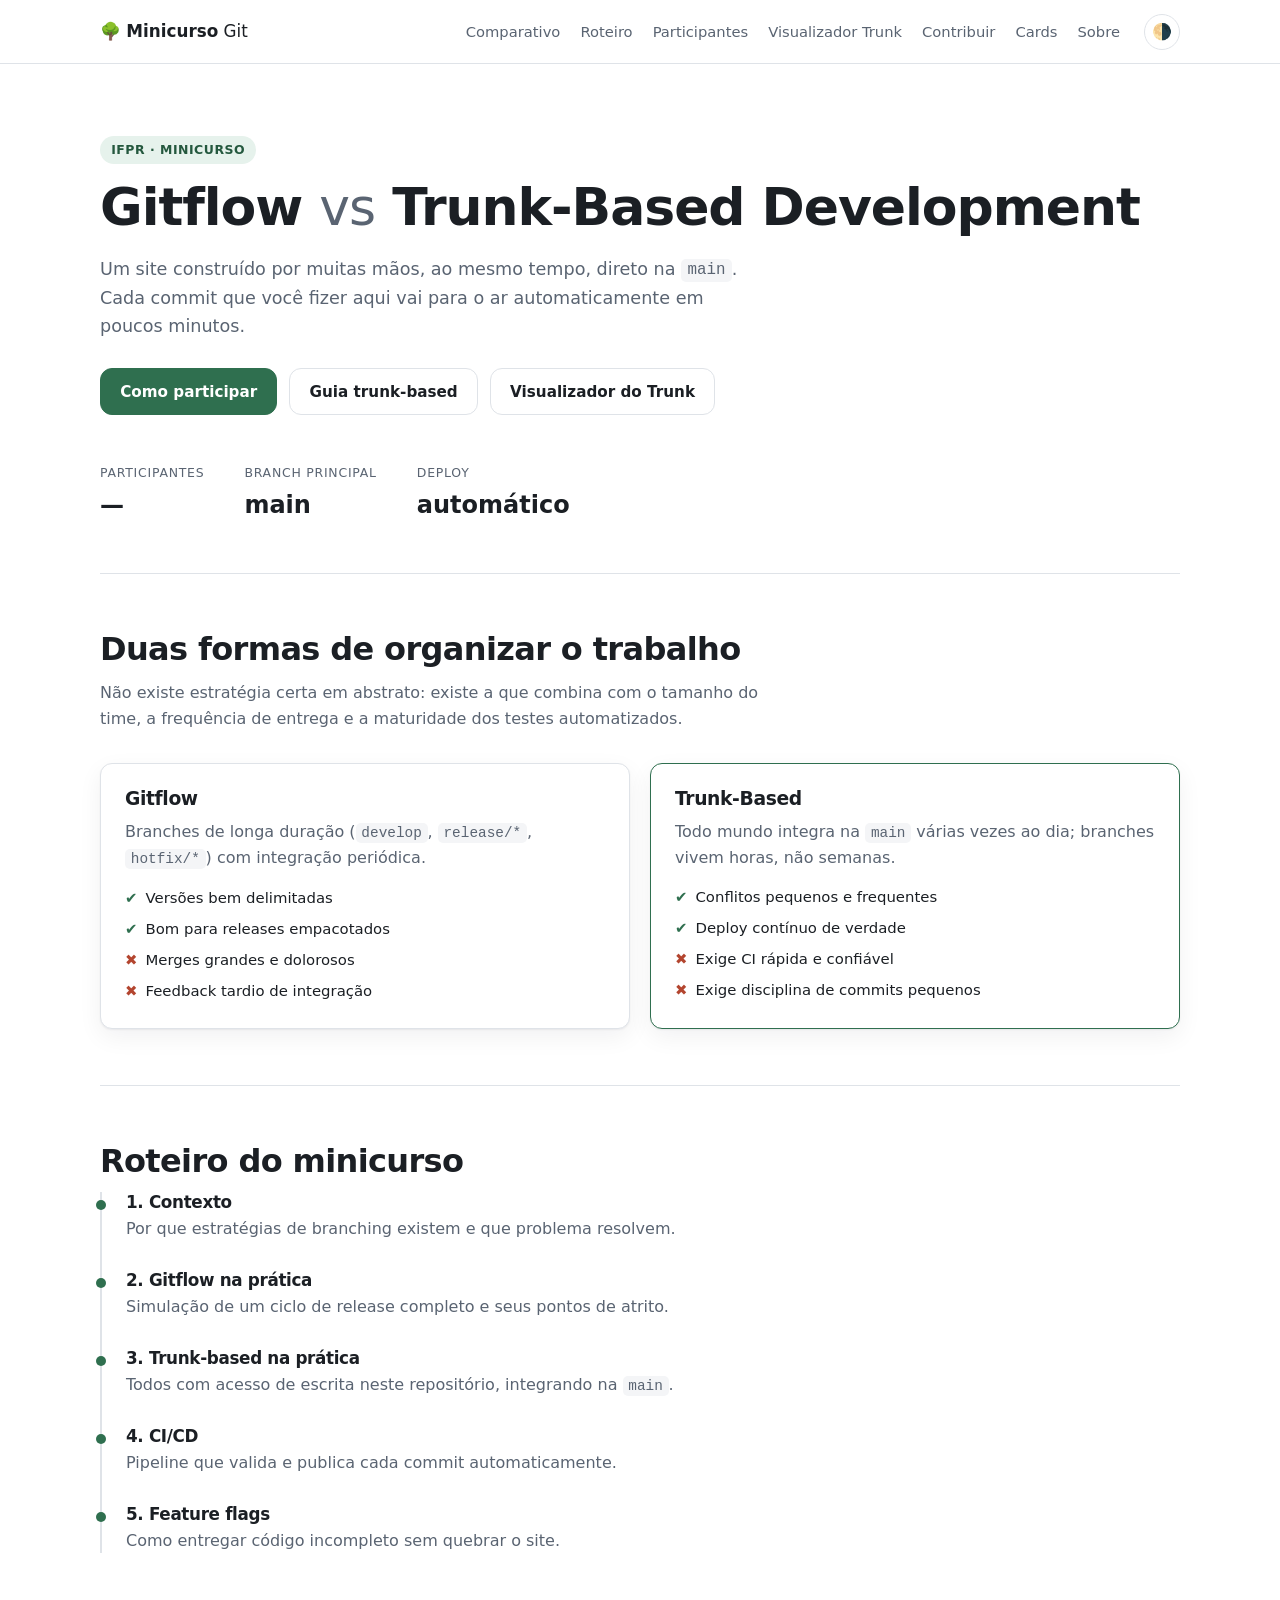
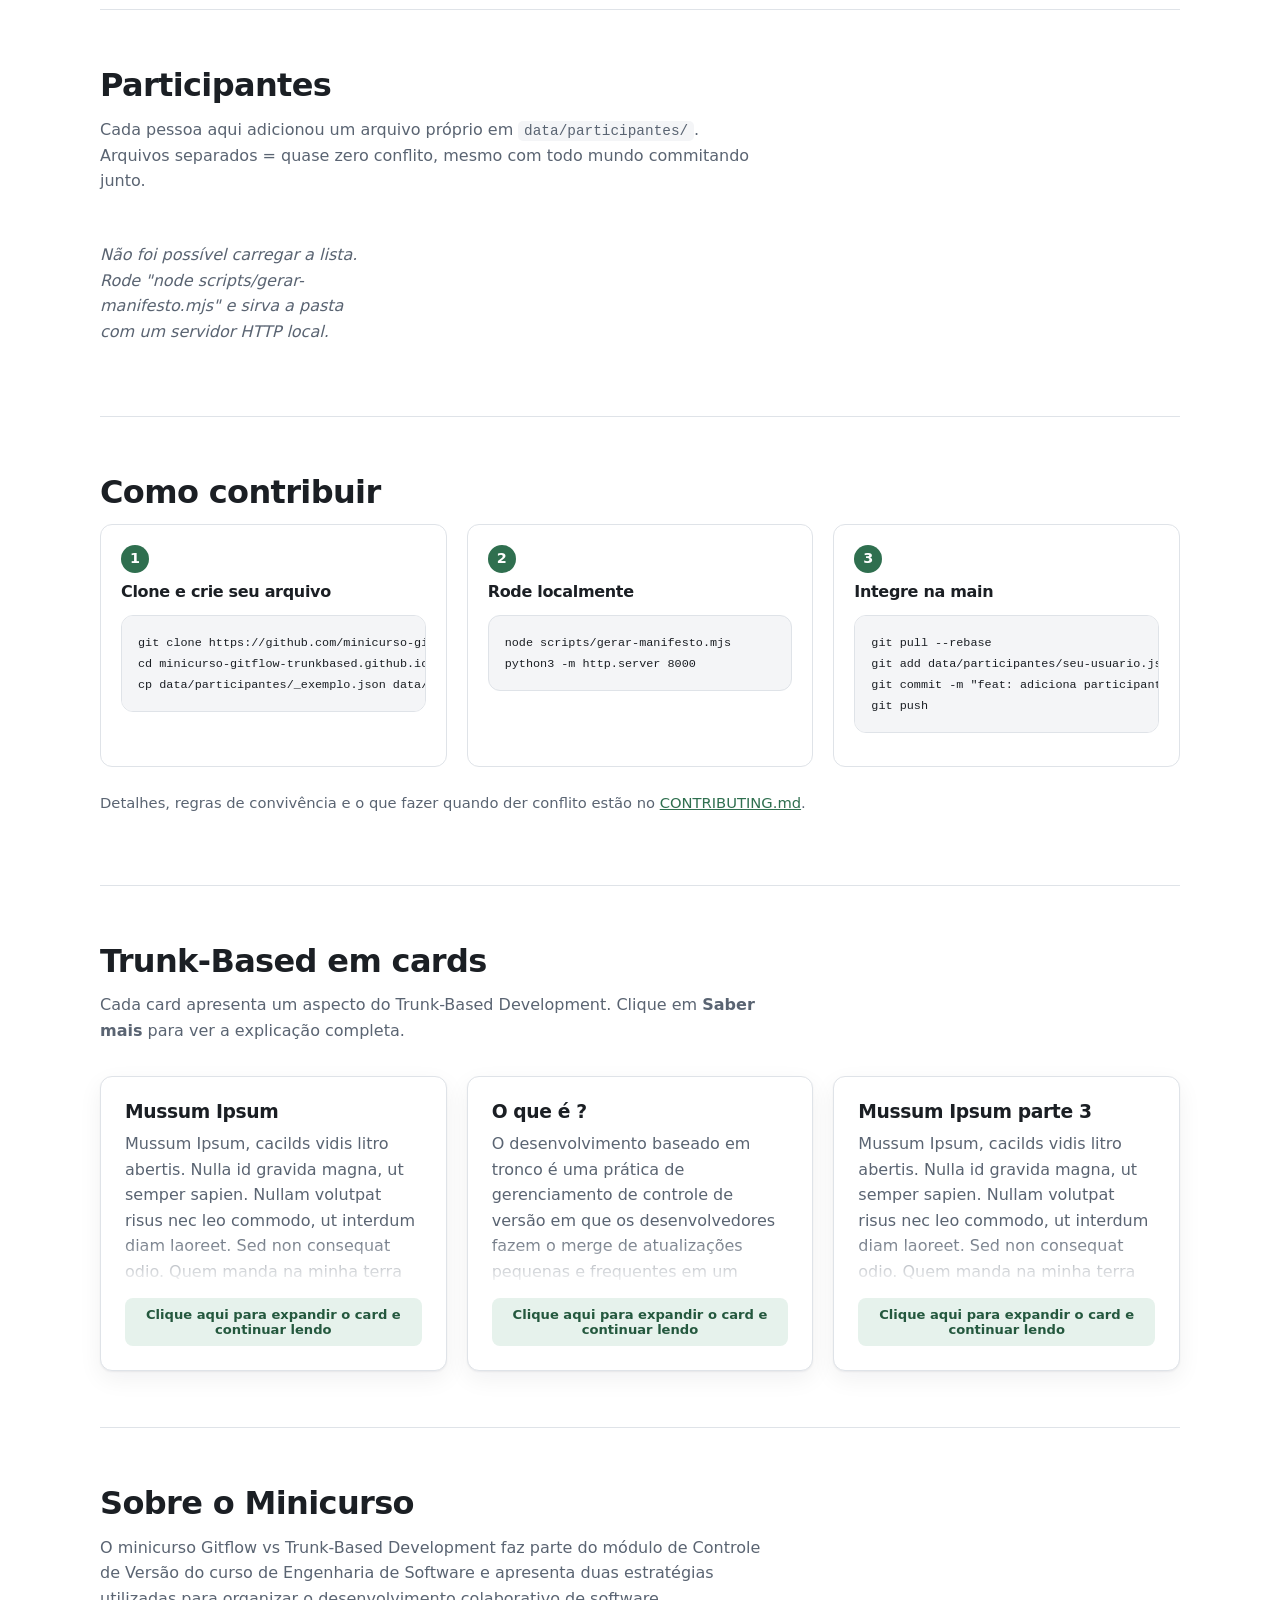
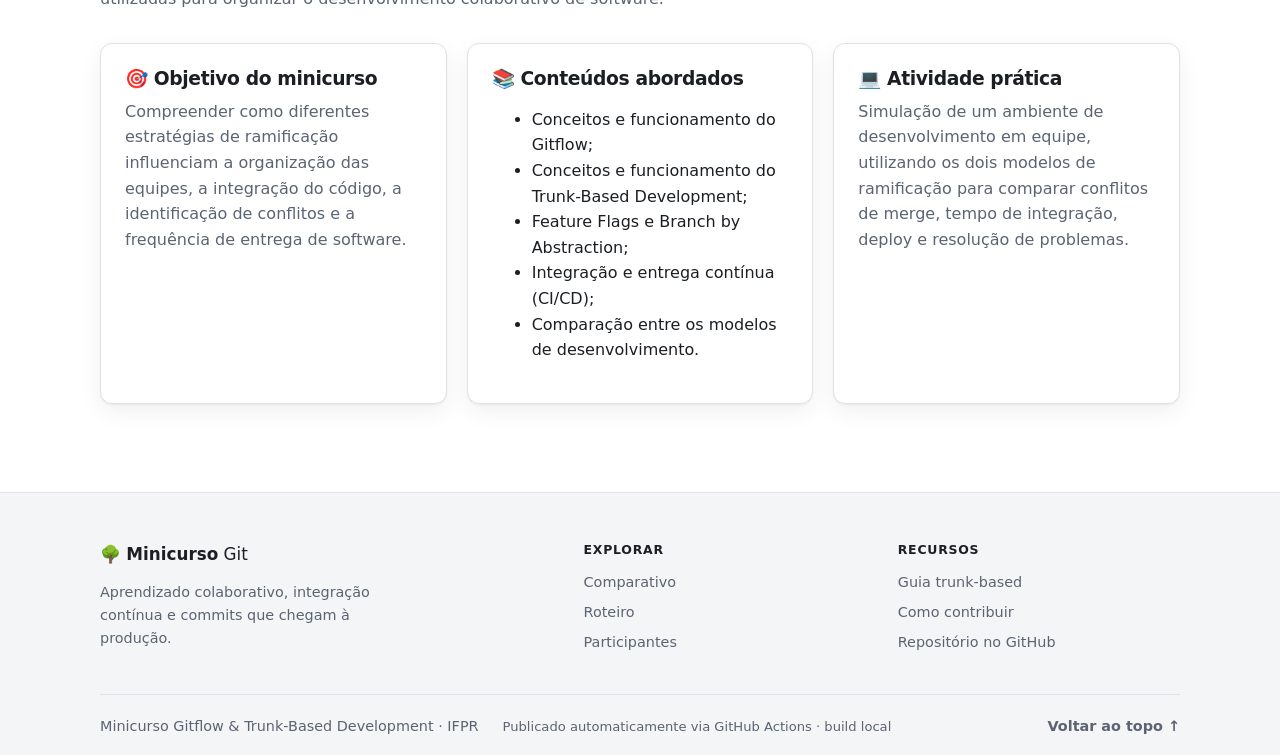
==== commit b8816a25: "feat: botão "voltar ao topo" e "sobre o curso"" ====
--- a/index.html
+++ b/index.html
@@ -21,6 +21,7 @@
         <li><a href="visualizador.html">Visualizador Trunk</a></li>
         <li><a href="#contribuir">Contribuir</a></li>
         <li><a href="#cards-lorem">Cards</a></li>
+        <li><a href="#sobre-curso">Sobre</a></li>
       </ul>
       <button id="alternar-tema" class="botao-tema" type="button" aria-label="Alternar tema claro/escuro">🌗</button>
     </nav>
@@ -173,148 +174,47 @@
       </div>
     </section>
     
-
-<section id="sobre-curso" class="container secao sobre-curso">
-  <div class="curso-cabecalho">
-    <span class="curso-tag">IFPR / ENGENHARIA DE SOFTWARE</span>
-    <h2>Por trás de um bom <span>desenvolvimento</span>, existe uma boa estratégia.</h2>
-    <p>
-      Mais do que aprender comandos Git, este minicurso explora
-      como equipes de desenvolvimento organizam, integram e
-      entregam software de forma colaborativa.
-    </p>
-  </div>
-
-  <div class="curso-banner">
-    <div class="curso-banner-info">
-      <span class="curso-label">DEVELOPMENT WORKFLOW</span>
-      <h3>Gitflow <span>×</span> Trunk-Based</h3>
+<section id="sobre-curso" class="container secao">
+  <h2>Sobre o Minicurso</h2>
+
+  <p class="secao-intro">
+    O minicurso Gitflow vs Trunk-Based Development faz parte
+    do módulo de Controle de Versão do curso de Engenharia de
+    Software e apresenta duas estratégias utilizadas para
+    organizar o desenvolvimento colaborativo de software.
+  </p>
+
+  <div class="cartoes">
+    <article class="cartao">
+      <h3>🎯 Objetivo do minicurso</h3>
       <p>
-        Duas estratégias. Diferentes abordagens.
-        Um mesmo objetivo: desenvolver software com qualidade,
-        colaboração e eficiência.
-      </p>
-      <div class="curso-tags">
-        <span>GIT</span>
-        <span>BRANCHING</span>
-        <span>CI/CD</span>
-        <span>COLLABORATION</span>
-      </div>
-    </div>
-
-    <div class="curso-grafico" aria-hidden="true">
-      <div class="fluxo-linha fluxo-main">
-        <span class="fluxo-ponto"></span>
-        <span class="fluxo-texto">main</span>
-      </div>
-      <div class="fluxo-linha fluxo-develop">
-        <span class="fluxo-ponto"></span>
-        <span class="fluxo-texto">develop</span>
-      </div>
-      <div class="fluxo-linha fluxo-feature">
-        <span class="fluxo-ponto"></span>
-        <span class="fluxo-texto">feature/*</span>
-      </div>
-      <div class="fluxo-linha fluxo-release">
-        <span class="fluxo-ponto"></span>
-        <span class="fluxo-texto">release/*</span>
-      </div>
-      <div class="fluxo-linha fluxo-trunk">
-        <span class="fluxo-ponto"></span>
-        <span class="fluxo-texto">trunk → deploy</span>
-      </div>
-      <div class="grafico-legenda">
-        <span>●</span> SOFTWARE DELIVERY PIPELINE
-      </div>
-    </div>
-  </div>
-
-  <div class="curso-indicadores">
-    <div class="indicador">
-      <span class="indicador-numero">02</span>
-      <span class="indicador-titulo">Estratégias de branching</span>
-    </div>
-    <div class="indicador">
-      <span class="indicador-numero">03</span>
-      <span class="indicador-titulo">Técnicas complementares</span>
-    </div>
-    <div class="indicador">
-      <span class="indicador-numero">01</span>
-      <span class="indicador-titulo">Experiência prática em equipe</span>
-    </div>
-  </div>
-
-  <div class="curso-conteudo">
-    <div class="curso-conteudo-titulo">
-      <span class="curso-label">01 / CONHECIMENTO</span>
-      <h3>O que você vai explorar?</h3>
+        Compreender como diferentes estratégias de ramificação
+        influenciam a organização das equipes, a integração do
+        código, a identificação de conflitos e a frequência
+        de entrega de software.
+      </p>
+    </article>
+
+    <article class="cartao">
+      <h3>📚 Conteúdos abordados</h3>
+      <ul>
+        <li>Conceitos e funcionamento do Gitflow;</li>
+        <li>Conceitos e funcionamento do Trunk-Based Development;</li>
+        <li>Feature Flags e Branch by Abstraction;</li>
+        <li>Integração e entrega contínua (CI/CD);</li>
+        <li>Comparação entre os modelos de desenvolvimento.</li>
+      </ul>
+    </article>
+
+    <article class="cartao">
+      <h3>💻 Atividade prática</h3>
       <p>
-        Conceitos, técnicas e práticas utilizadas no cotidiano
-        de equipes de desenvolvimento de software.
-      </p>
-    </div>
-
-    <div class="curso-topicos">
-      <article class="topico">
-        <span class="topico-numero">01</span>
-        <div>
-          <h4>Gitflow</h4>
-          <p>Organização por branches de funcionalidades, desenvolvimento, releases e correções.</p>
-        </div>
-        <span class="topico-simbolo">↗</span>
-      </article>
-
-      <article class="topico">
-        <span class="topico-numero">02</span>
-        <div>
-          <h4>Trunk-Based Development</h4>
-          <p>Integração frequente, branches curtas e desenvolvimento a partir de um trunk compartilhado.</p>
-        </div>
-        <span class="topico-simbolo">↗</span>
-      </article>
-
-      <article class="topico">
-        <span class="topico-numero">03</span>
-        <div>
-          <h4>Feature Flags & Branch by Abstraction</h4>
-          <p>Técnicas para desenvolver e integrar funcionalidades de maneira gradual.</p>
-        </div>
-        <span class="topico-simbolo">↗</span>
-      </article>
-
-      <article class="topico">
-        <span class="topico-numero">04</span>
-        <div>
-          <h4>CI/CD e entrega contínua</h4>
-          <p>Automação de testes, integração de código e publicação de alterações.</p>
-        </div>
-        <span class="topico-simbolo">↗</span>
-      </article>
-    </div>
-  </div>
-
-  <div class="curso-pratica">
-    <div>
-      <span class="curso-label">02 / HANDS-ON EXPERIENCE</span>
-      <h3>Da teoria ao terminal.</h3>
-      <p>
-        Uma simulação prática em equipe: o mesmo backlog,
-        dois modelos de desenvolvimento e diferentes desafios
-        de integração.
-      </p>
-    </div>
-    <div class="pratica-etapas">
-      <div><span>01</span> Simulação Gitflow</div>
-      <div><span>02</span> Simulação Trunk-Based</div>
-      <div><span>03</span> Resolução de incidentes</div>
-    </div>
-  </div>
-
-  <div class="curso-frase">
-    <span>“</span>
-    O objetivo não é escolher o modelo mais popular,
-    mas compreender qual estratégia faz sentido para
-    cada realidade de desenvolvimento.
+        Simulação de um ambiente de desenvolvimento em equipe,
+        utilizando os dois modelos de ramificação para comparar
+        conflitos de merge, tempo de integração, deploy e
+        resolução de problemas.
+      </p>
+    </article>
   </div>
 </section>
 
@@ -348,6 +248,8 @@
     </div>
   </footer>
 
+  <button id="botao-topo" class="botao-topo" type="button" aria-label="Voltar ao topo" hidden>↑</button>
+
   <script src="assets/js/main.js"></script>
 </body>
 </html>
--- a/assets/css/style.css
+++ b/assets/css/style.css
@@ -446,7 +446,6 @@
   border-color: var(--acento);
   outline: 2px solid var(--acento-suave);
   background: color-mix(in srgb, var(--acento-suave) 30%, var(--superficie));
-  box-shadow: inset 4px 0 var(--acento), var(--sombra);
 }
 
 .timeline-item:focus-visible {
@@ -904,341 +903,13 @@
 @keyframes aparecer { from { opacity: 0; transform: translateY(-4px); } to { opacity: 1; transform: none; } }
 @media (prefers-reduced-motion: reduce) { .cartao-detalhe { animation: none; } }
 
-
-
-
-/* ===== SOBRE O MINICURSO ===== */
-
-.sobre-curso {
-  position: relative;
-  overflow: hidden;
-}
-
-.curso-cabecalho {
-  max-width: 760px;
-  margin-bottom: 38px;
-}
-
-.curso-tag,
-.curso-label {
-  display: inline-block;
-  color: #35d6a0;
-  font-size: 0.72rem;
-  font-weight: 800;
-  letter-spacing: 2px;
-  margin-bottom: 16px;
-}
-
-.curso-cabecalho h2 {
-  font-size: clamp(2rem, 5vw, 3.5rem);
-  line-height: 1.12;
-  letter-spacing: -1.5px;
-  margin-bottom: 18px;
-}
-
-.curso-cabecalho h2 span {
-  color: #35d6a0;
-}
-
-.curso-cabecalho > p {
-  color: var(--texto-secundario, #9299a8);
-  line-height: 1.8;
-  max-width: 650px;
-}
-
-.curso-banner {
-  display: grid;
-  grid-template-columns: 1fr 1fr;
-  gap: 35px;
-  align-items: center;
-  padding: 45px;
-  border-radius: 22px;
-  background:
-    radial-gradient(circle at 85% 15%, rgba(53,214,160,.16), transparent 35%),
-    linear-gradient(135deg, #101d2c, #142b36);
-  border: 1px solid rgba(53,214,160,.25);
-  color: #fff;
-  position: relative;
-  overflow: hidden;
-}
-
-.curso-banner-info h3 {
-  font-size: clamp(2rem, 4vw, 3rem);
-  margin: 8px 0 16px;
-  letter-spacing: -1px;
-}
-
-.curso-banner-info h3 span {
-  color: #35d6a0;
-  font-size: .8em;
-}
-
-.curso-banner-info p {
-  color: #b7c6ce;
-  line-height: 1.8;
-  max-width: 440px;
-}
-
-.curso-tags {
-  display: flex;
-  flex-wrap: wrap;
-  gap: 9px;
-  margin-top: 25px;
-}
-
-.curso-tags span {
-  font-size: .68rem;
-  letter-spacing: 1px;
-  padding: 8px 11px;
-  border: 1px solid rgba(53,214,160,.35);
-  border-radius: 5px;
-  color: #75e8bf;
-  background: rgba(53,214,160,.07);
-}
-
-/* Visualização de branches */
-
-.curso-grafico {
-  position: relative;
-  min-height: 245px;
-  padding: 15px;
-  border-radius: 13px;
-  background: rgba(3,12,21,.48);
-  border: 1px solid rgba(255,255,255,.09);
-  font-family: monospace;
-}
-
-.fluxo-linha {
-  position: absolute;
-  left: 20px;
-  height: 2px;
-  width: 75%;
-  background: #35d6a0;
-}
-
-.fluxo-main { top: 52px; }
-.fluxo-develop {
-  top: 95px;
-  width: 55%;
-  background: #66a9ff;
-}
-.fluxo-feature {
-  top: 138px;
-  width: 42%;
-  background: #bb91ff;
-}
-.fluxo-release {
-  top: 181px;
-  width: 62%;
-  background: #f0b75e;
-}
-.fluxo-trunk {
-  top: 224px;
-  width: 85%;
-  background: #35d6a0;
-}
-
-.fluxo-ponto {
-  display: block;
-  position: absolute;
-  width: 9px;
-  height: 9px;
-  top: -4px;
-  left: 35%;
-  border-radius: 50%;
-  background: #fff;
-  box-shadow: 0 0 12px currentColor;
-}
-
-.fluxo-texto {
-  position: absolute;
-  top: -23px;
-  left: 0;
-  color: #d5e7e3;
-  font-size: 11px;
-}
-
-.grafico-legenda {
-  position: absolute;
-  bottom: 10px;
-  right: 12px;
-  font-size: 9px;
-  letter-spacing: 1px;
-  color: #8fa5ac;
-}
-
-.grafico-legenda span {
-  color: #35d6a0;
-}
-
-/* Indicadores */
-
-.curso-indicadores {
-  display: grid;
-  grid-template-columns: repeat(3, 1fr);
-  margin: 25px 0 65px;
-  border: 1px solid var(--borda, #303a46);
-  border-radius: 15px;
-  overflow: hidden;
-}
-
-.indicador {
-  padding: 24px;
-  display: flex;
-  flex-direction: column;
-  gap: 8px;
-}
-
-.indicador + .indicador {
-  border-left: 1px solid var(--borda, #303a46);
-}
-
-.indicador-numero {
-  font-size: 2.2rem;
-  font-weight: 800;
-  color: #35d6a0;
-}
-
-.indicador-titulo {
-  font-size: .85rem;
-  color: var(--texto-secundario, #9299a8);
-}
-
-/* Conteúdo */
-
-.curso-conteudo {
-  display: grid;
-  grid-template-columns: .8fr 1.2fr;
-  gap: 50px;
-  margin-bottom: 55px;
-}
-
-.curso-conteudo-titulo h3,
-.curso-pratica h3 {
-  font-size: 1.8rem;
-  margin-bottom: 12px;
-}
-
-.curso-conteudo-titulo p,
-.curso-pratica p {
-  color: var(--texto-secundario, #9299a8);
-  line-height: 1.8;
-}
-
-.curso-topicos {
-  display: flex;
-  flex-direction: column;
-}
-
-.topico {
-  display: flex;
-  align-items: center;
-  gap: 17px;
-  padding: 19px 0;
-  border-bottom: 1px solid var(--borda, #303a46);
-}
-
-.topico-numero {
-  font-family: monospace;
-  color: #35d6a0;
-  font-size: .9rem;
-}
-
-.topico h4 {
-  margin: 0 0 6px;
-}
-
-.topico p {
-  margin: 0;
-  font-size: .85rem;
-  line-height: 1.6;
-  color: var(--texto-secundario, #9299a8);
-}
-
-.topico-simbolo {
-  margin-left: auto;
-  color: #35d6a0;
-  font-size: 1.3rem;
-}
-
-/* Atividade prática */
-
-.curso-pratica {
-  display: grid;
-  grid-template-columns: 1fr 1fr;
-  gap: 30px;
-  padding: 35px;
-  border-radius: 17px;
-  background: var(--superficie, #17212d);
-  border: 1px solid var(--borda, #303a46);
-}
-
-.pratica-etapas {
-  display: flex;
-  flex-direction: column;
-  justify-content: center;
-  gap: 12px;
-}
-
-.pratica-etapas div {
-  padding: 13px 15px;
-  background: rgba(53,214,160,.07);
-  border: 1px solid rgba(53,214,160,.18);
-  border-radius: 8px;
-  font-size: .9rem;
-}
-
-.pratica-etapas span {
-  color: #35d6a0;
-  font-family: monospace;
-  margin-right: 12px;
-}
-
-/* Frase final */
-
-.curso-frase {
-  text-align: center;
-  max-width: 720px;
-  margin: 55px auto 10px;
-  font-size: 1.1rem;
-  line-height: 1.9;
-  color: var(--texto-secundario, #9299a8);
-}
-
-.curso-frase > span {
-  display: block;
-  font-size: 4rem;
-  color: #35d6a0;
-  line-height: 1;
-}
-
-/* Responsividade */
-
-@media (max-width: 750px) {
-  .curso-banner,
-  .curso-conteudo,
-  .curso-pratica {
-    grid-template-columns: 1fr;
-  }
-
-  .curso-banner {
-    padding: 25px;
-  }
-
-  .curso-indicadores {
-    grid-template-columns: 1fr;
-  }
-
-  .indicador + .indicador {
-    border-left: none;
-    border-top: 1px solid var(--borda, #303a46);
-  }
-
-  .curso-grafico {
-    min-height: 255px;
-  }
-
-  .curso-conteudo {
-    gap: 25px;
-  }
-}
+/* ---------- botão flutuante "voltar ao topo" ---------- */
+.botao-topo {
+  position: fixed; right: 1.25rem; bottom: 1.25rem; z-index: 50;
+  width: 44px; height: 44px; border-radius: 50%;
+  border: 1px solid var(--borda); background: var(--superficie); color: var(--texto);
+  font-size: 1.25rem; font-family: inherit; cursor: pointer;
+  box-shadow: 0 2px 8px rgba(0, 0, 0, .15);
+}
+.botao-topo:hover { border-color: var(--acento); color: var(--acento); }
+.botao-topo[hidden] { display: none; }
